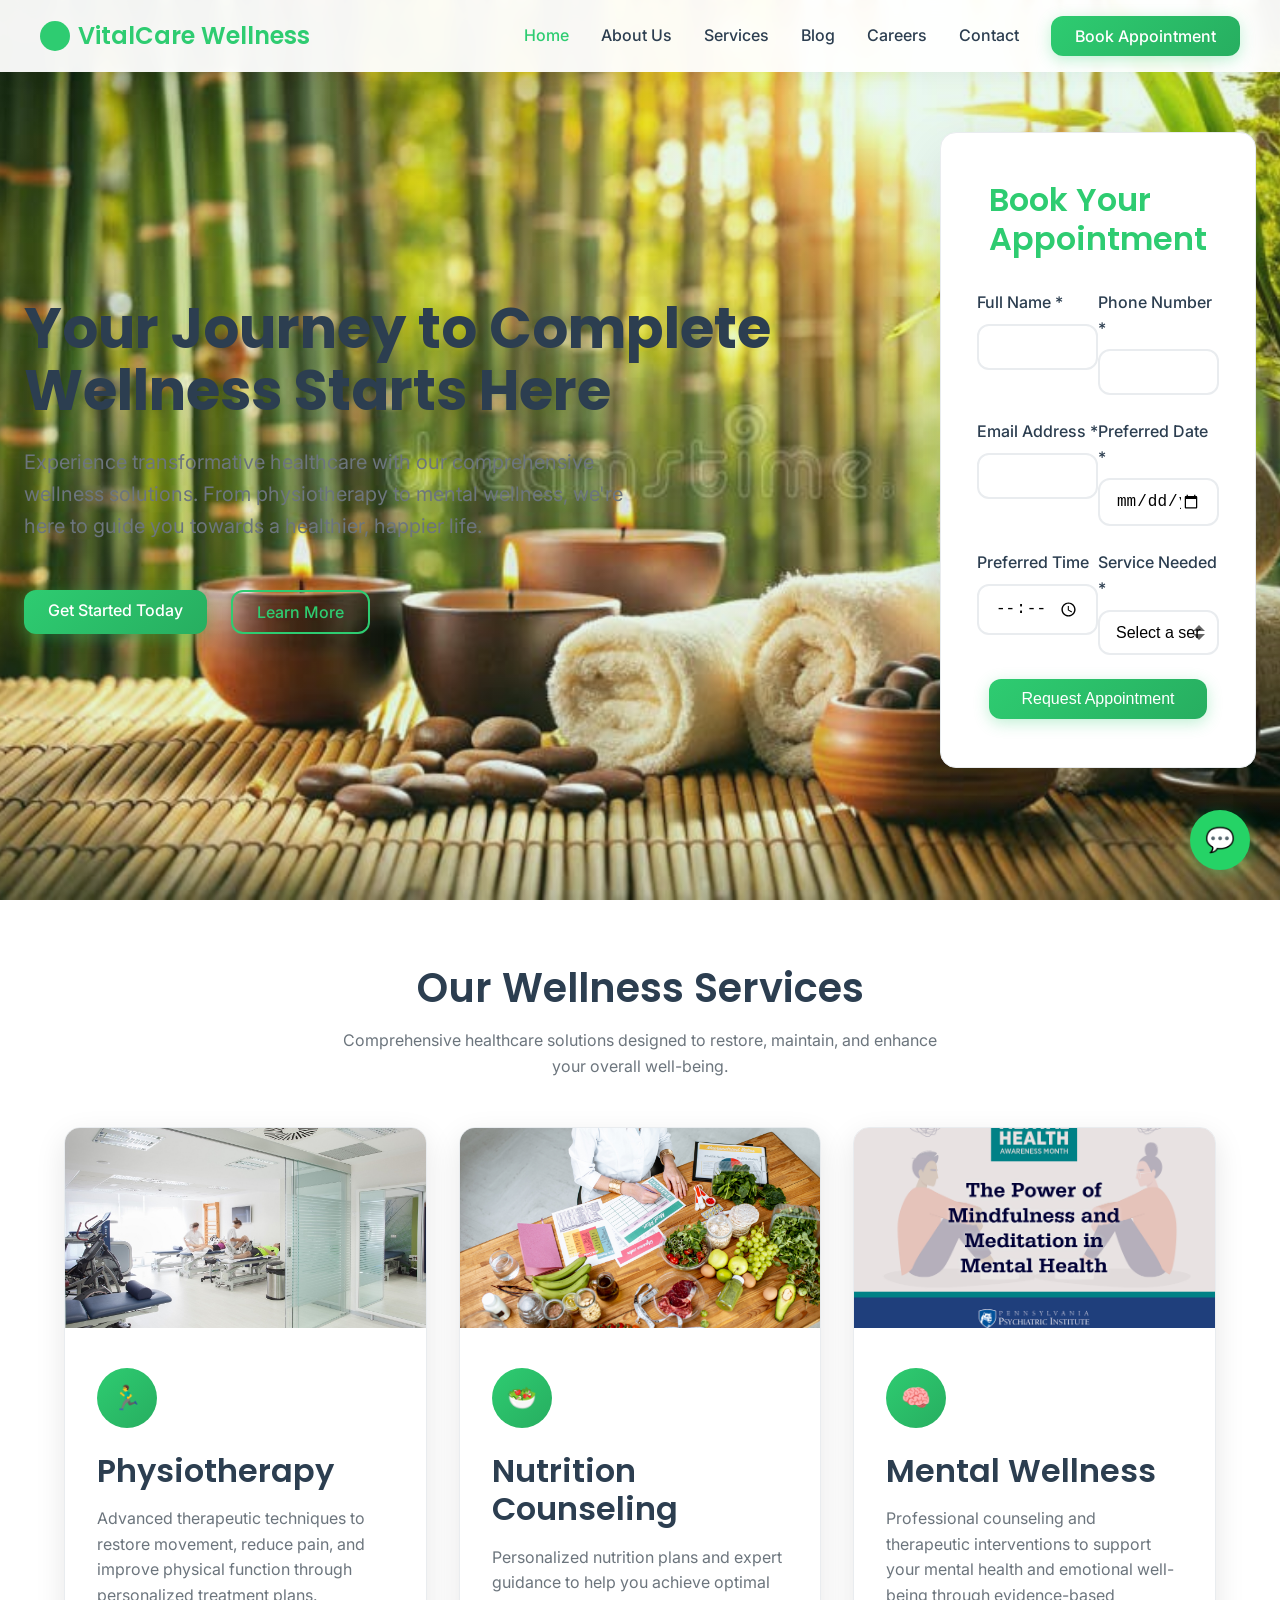
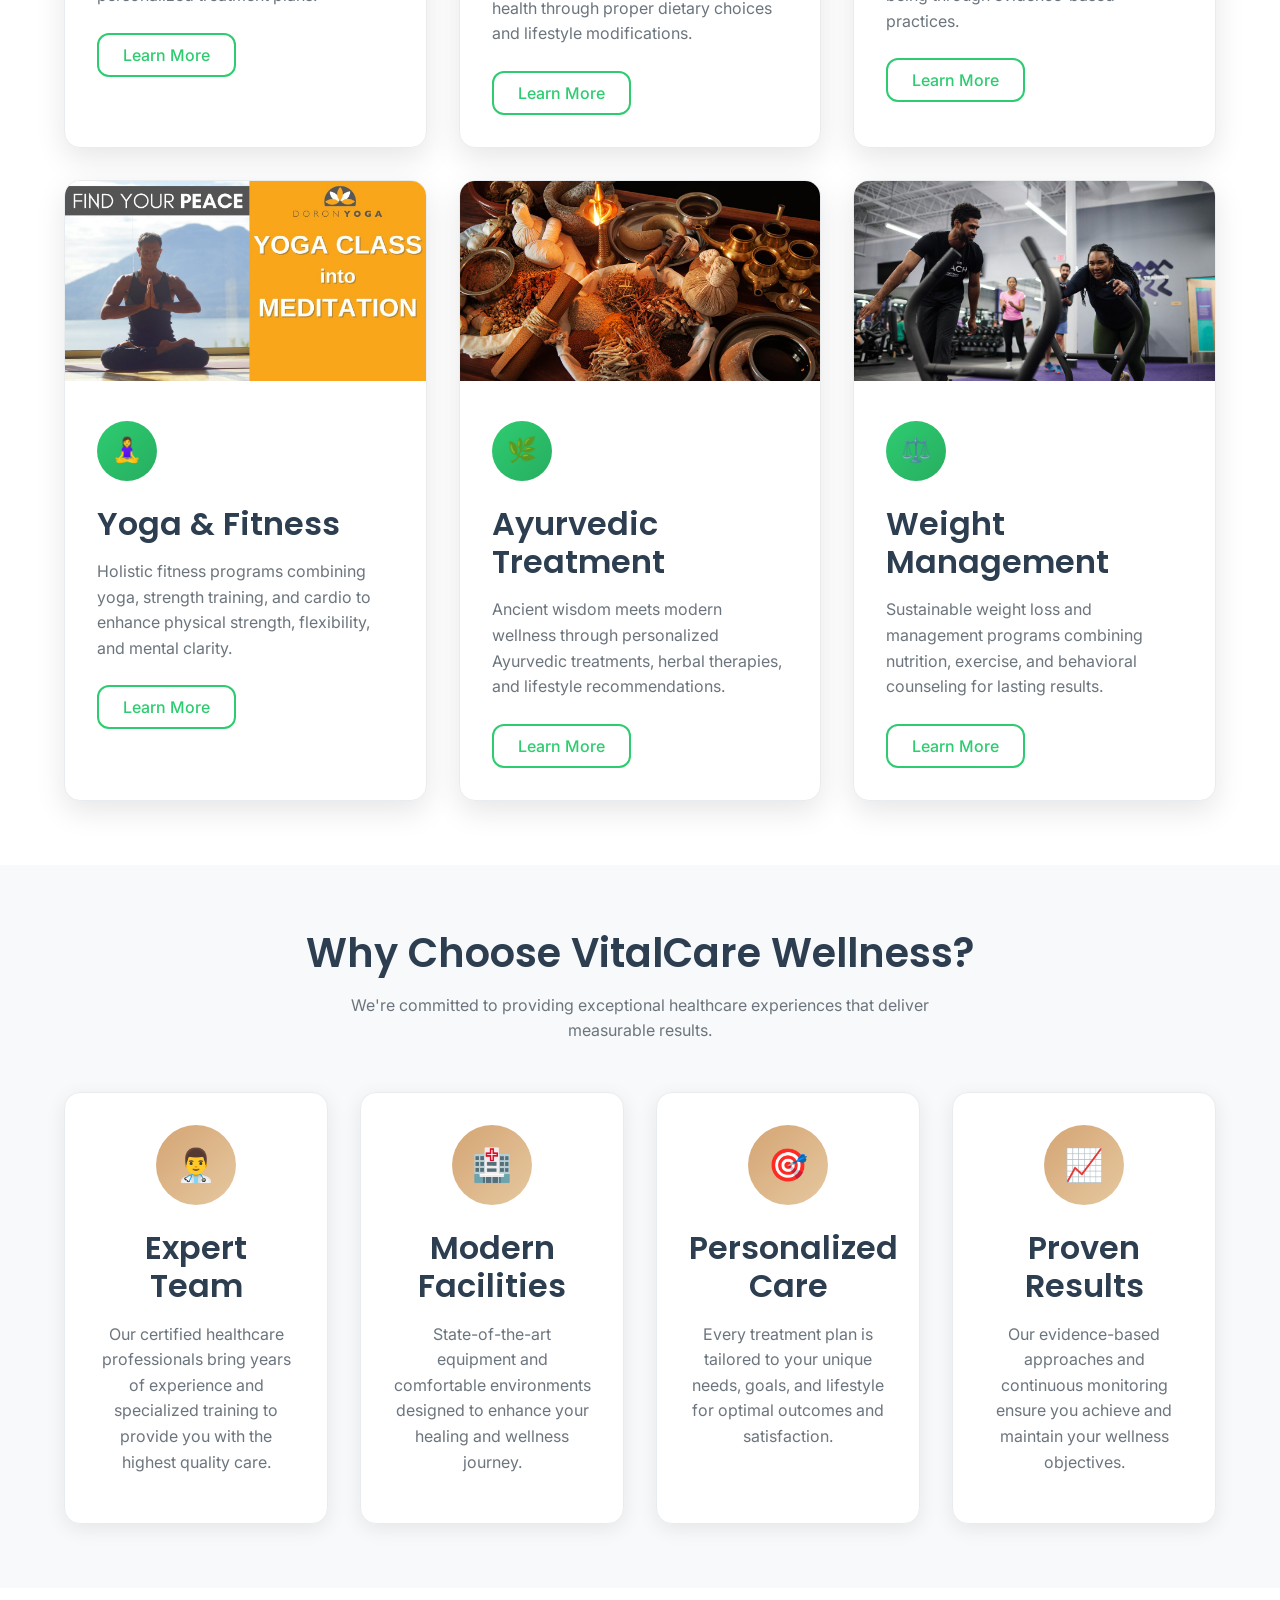
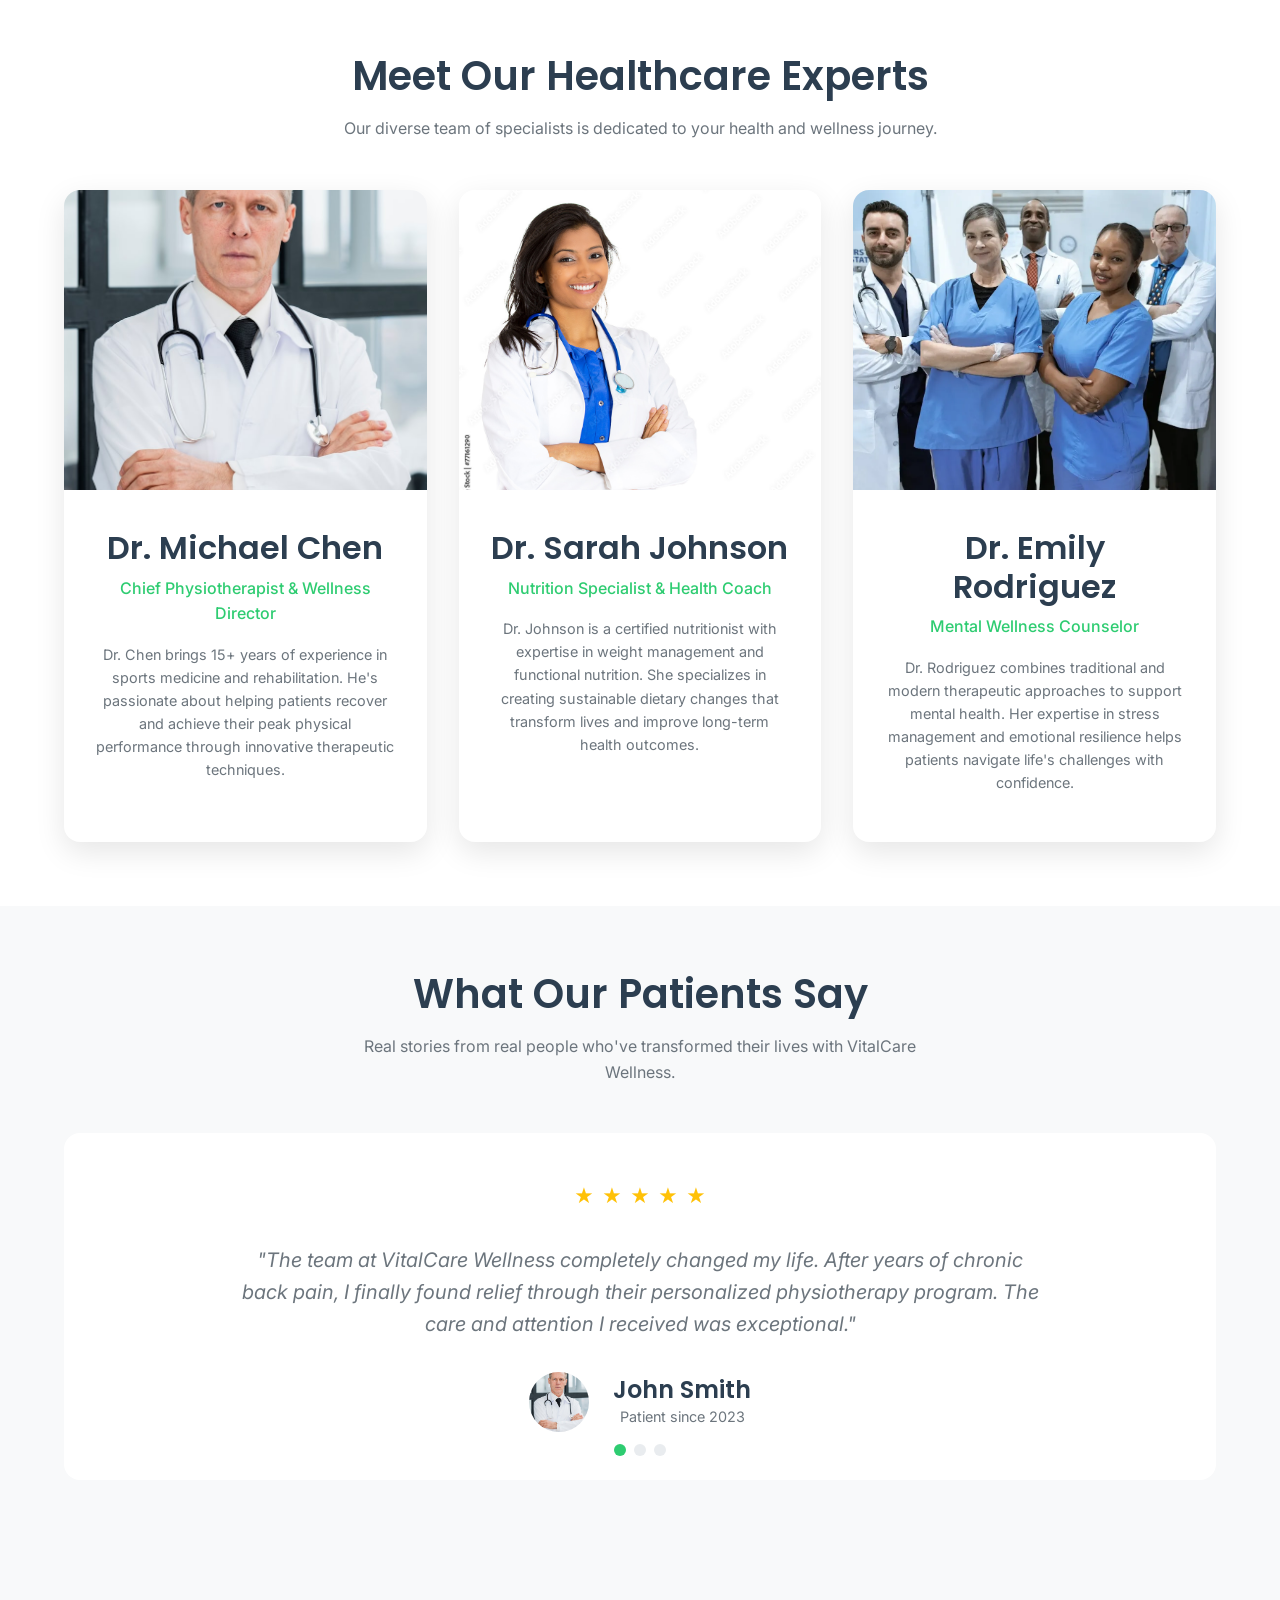
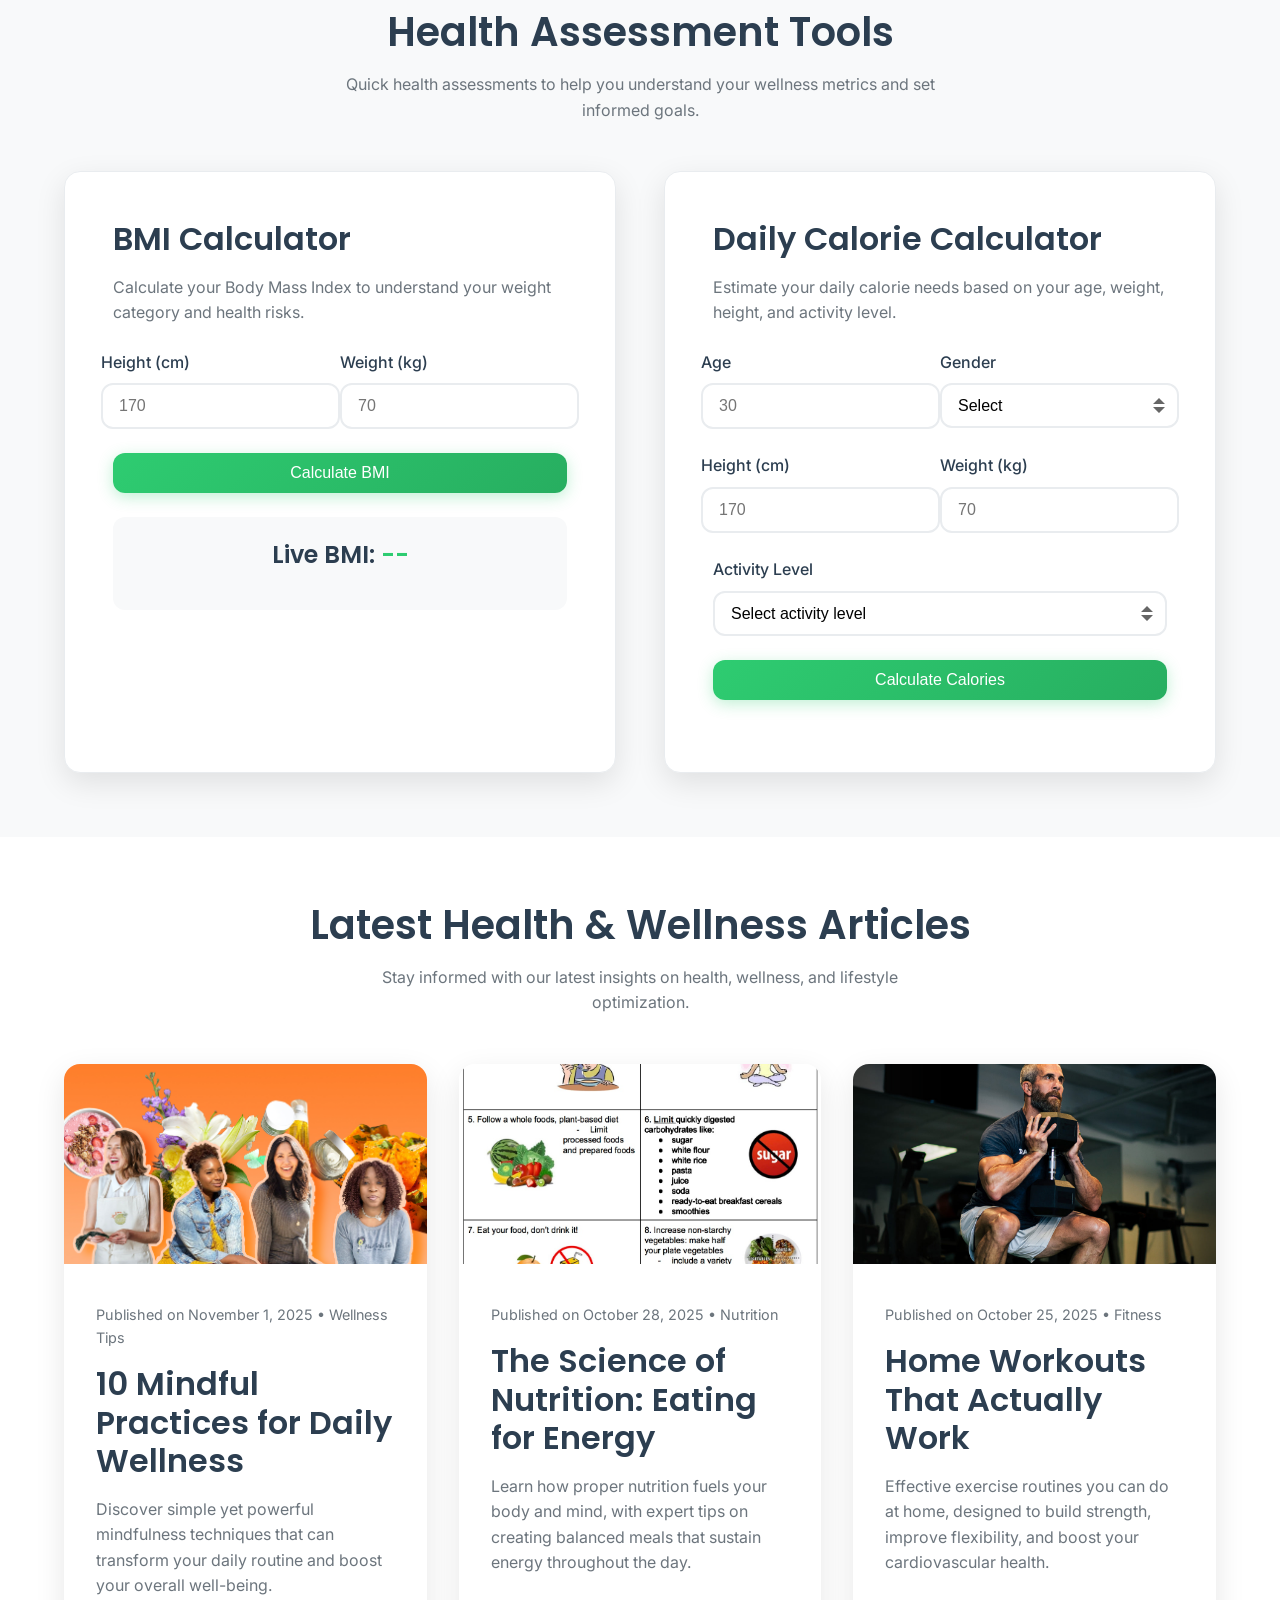
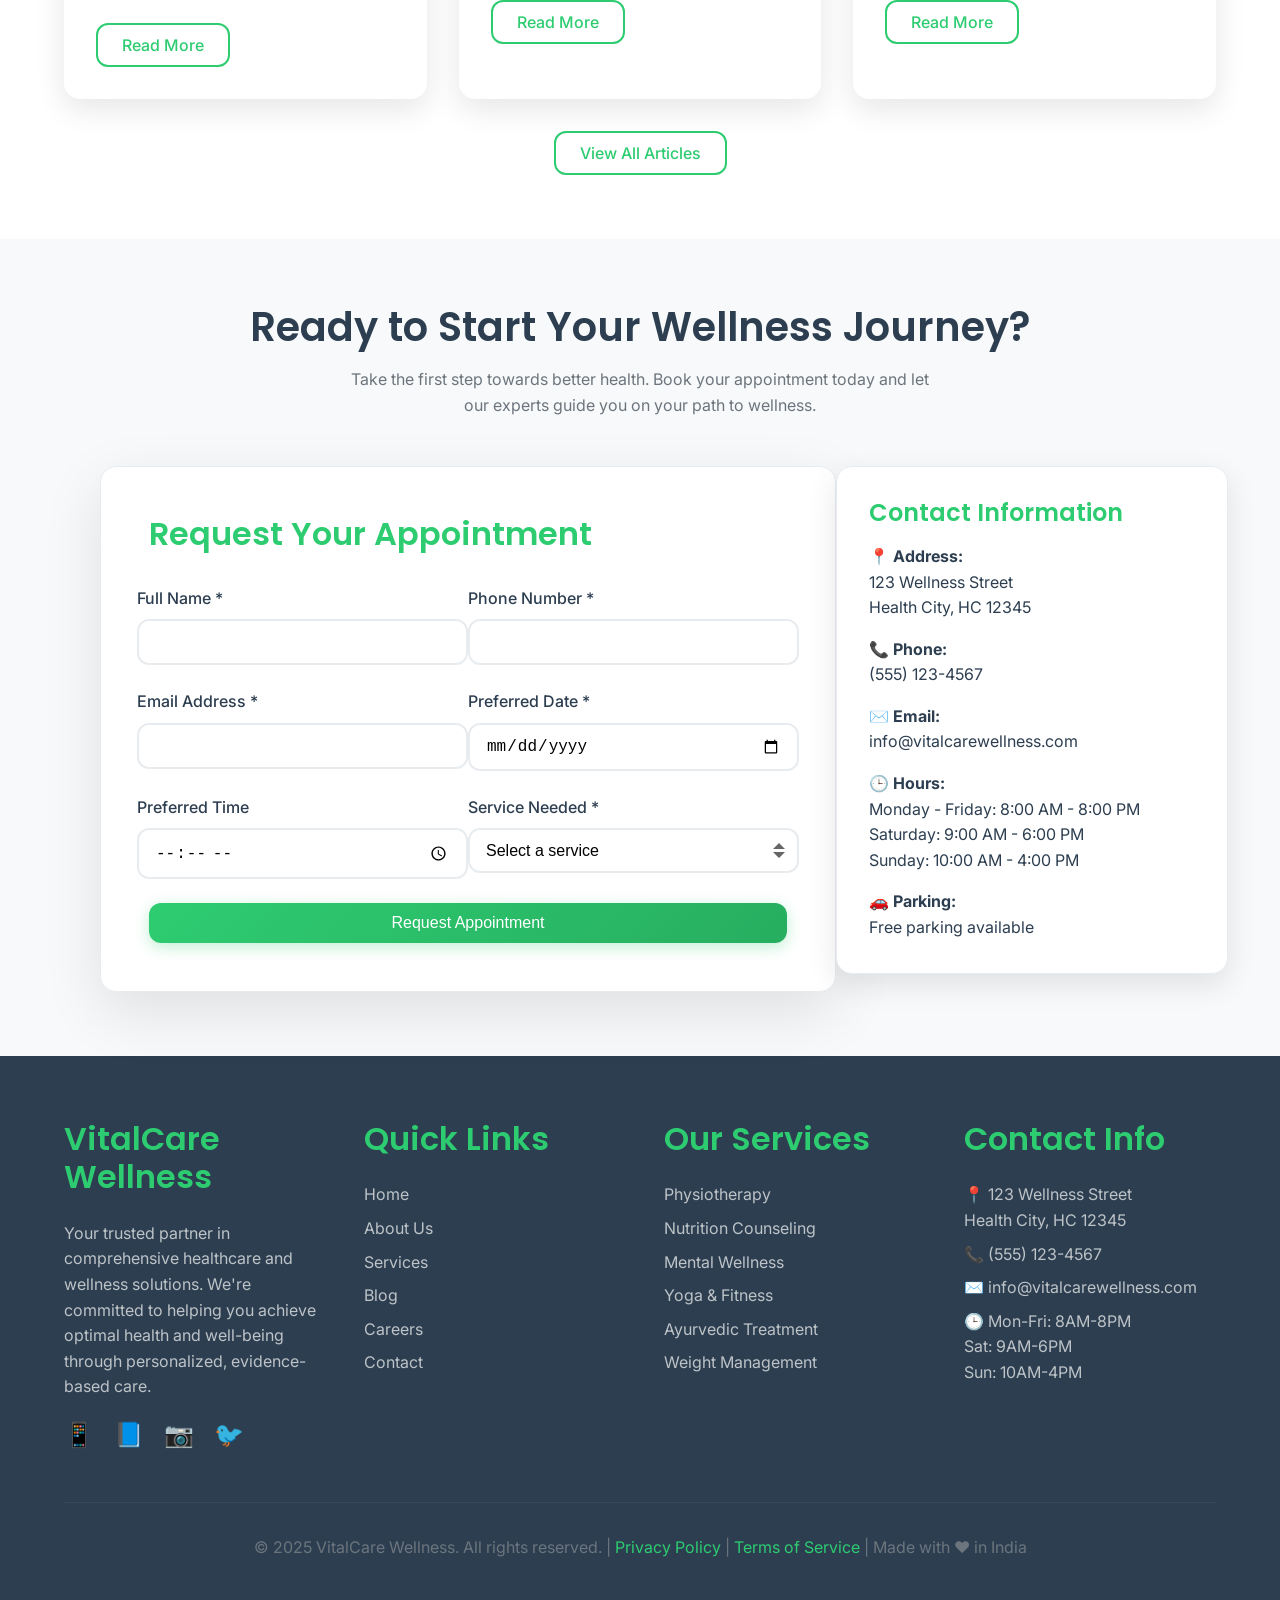
==== index.html @ dd7f4ce3 "Website" ====
<!DOCTYPE html>
<html lang="en">
<head>
    <meta charset="UTF-8">
    <meta name="viewport" content="width=device-width, initial-scale=1.0">
    <meta name="description" content="VitalCare Wellness - Your premier destination for complete healthcare and wellness solutions. Expert physiotherapy, nutrition counseling, mental wellness, and more.">
    <meta name="keywords" content="wellness clinic, physiotherapy, nutrition counseling, mental health, yoga, ayurveda, weight management, healthcare">
    <meta name="author" content="VitalCare Wellness">
    
    <!-- Open Graph Tags -->
    <meta property="og:title" content="VitalCare Wellness - Complete Healthcare Solutions">
    <meta property="og:description" content="Transform your health with our comprehensive wellness services. Expert care, modern facilities, personalized treatment.">
    <meta property="og:type" content="website">
    <meta property="og:url" content="https://vitalcarewellness.com">
    <meta property="og:image" content="./images/hero-wellness.jpg">
    
    <!-- Favicon -->
    <link rel="icon" type="image/x-icon" href="data:image/svg+xml,<svg xmlns='http://www.w3.org/2000/svg' viewBox='0 0 100 100'><text y='.9em' font-size='90'>🏥</text></svg>">
    
    <title>VitalCare Wellness - Your Journey to Complete Wellness Starts Here</title>
    
    <!-- Stylesheets -->
    <link rel="stylesheet" href="./css/styles.css">
    
    <!-- Preload critical resources -->
    <link rel="preload" href="./images/hero-wellness.jpg" as="image">
    <link rel="preconnect" href="https://fonts.googleapis.com">
    <link rel="preconnect" href="https://fonts.gstatic.com" crossorigin>
</head>
<body>
    <!-- Header and Navigation -->
    <header class="header" id="header">
        <nav class="navbar container">
            <div class="logo">
                VitalCare Wellness
            </div>
            
            <ul class="nav-menu">
                <li class="nav-item">
                    <a href="#home" class="nav-link active">Home</a>
                </li>
                <li class="nav-item">
                    <a href="about.html" class="nav-link">About Us</a>
                </li>
                <li class="nav-item dropdown">
                    <a href="#services" class="nav-link">Services</a>
                    <ul class="dropdown-menu">
                        <li><a href="services/physiotherapy.html" class="dropdown-item">Physiotherapy</a></li>
                        <li><a href="services/nutrition.html" class="dropdown-item">Nutrition Counseling</a></li>
                        <li><a href="services/mental-wellness.html" class="dropdown-item">Mental Wellness</a></li>
                        <li><a href="services/yoga-fitness.html" class="dropdown-item">Yoga & Fitness</a></li>
                        <li><a href="services/ayurveda.html" class="dropdown-item">Ayurvedic Treatment</a></li>
                        <li><a href="services/weight-management.html" class="dropdown-item">Weight Management</a></li>
                    </ul>
                </li>
                <li class="nav-item">
                    <a href="blog.html" class="nav-link">Blog</a>
                </li>
                <li class="nav-item">
                    <a href="career.html" class="nav-link">Careers</a>
                </li>
                <li class="nav-item">
                    <a href="contact.html" class="nav-link">Contact</a>
                </li>
                <li class="nav-item">
                    <a href="#appointment" class="btn btn-primary">Book Appointment</a>
                </li>
            </ul>
            
            <button class="mobile-menu-toggle">☰</button>
        </nav>
        
        <!-- Mobile Menu -->
        <div class="mobile-menu">
            <ul class="mobile-nav-menu">
                <li><a href="#home" class="mobile-nav-link">Home</a></li>
                <li><a href="about.html" class="mobile-nav-link">About Us</a></li>
                <li><a href="#services" class="mobile-nav-link">Services</a></li>
                <li><a href="services/physiotherapy.html" class="mobile-nav-link">Physiotherapy</a></li>
                <li><a href="services/nutrition.html" class="mobile-nav-link">Nutrition Counseling</a></li>
                <li><a href="services/mental-wellness.html" class="mobile-nav-link">Mental Wellness</a></li>
                <li><a href="services/yoga-fitness.html" class="mobile-nav-link">Yoga & Fitness</a></li>
                <li><a href="services/ayurveda.html" class="mobile-nav-link">Ayurvedic Treatment</a></li>
                <li><a href="services/weight-management.html" class="mobile-nav-link">Weight Management</a></li>
                <li><a href="blog.html" class="mobile-nav-link">Blog</a></li>
                <li><a href="career.html" class="mobile-nav-link">Careers</a></li>
                <li><a href="contact.html" class="mobile-nav-link">Contact</a></li>
                <li><a href="#appointment" class="btn btn-primary">Book Appointment</a></li>
            </ul>
        </div>
    </header>

    <!-- Hero Section -->
    <section id="home" class="hero">
        <div class="container">
            <div class="hero-content">
                <h1 class="hero-title">Your Journey to Complete Wellness Starts Here</h1>
                <p class="hero-subtitle">Experience transformative healthcare with our comprehensive wellness solutions. From physiotherapy to mental wellness, we're here to guide you towards a healthier, happier life.</p>
                
                <div class="hero-buttons">
                    <a href="#appointment" class="btn btn-primary">Get Started Today</a>
                    <a href="about.html" class="btn btn-outline">Learn More</a>
                </div>
            </div>
        </div>
        
        <!-- Appointment Card -->
        <div class="container">
            <div class="appointment-card">
                <h3>Book Your Appointment</h3>
                <form id="appointmentForm">
                    <div class="row">
                        <div class="col-6">
                            <div class="form-group">
                                <label class="form-label">Full Name *</label>
                                <input type="text" name="name" class="form-control" required>
                            </div>
                        </div>
                        <div class="col-6">
                            <div class="form-group">
                                <label class="form-label">Phone Number *</label>
                                <input type="tel" name="phone" class="form-control" required>
                            </div>
                        </div>
                    </div>
                    
                    <div class="row">
                        <div class="col-6">
                            <div class="form-group">
                                <label class="form-label">Email Address *</label>
                                <input type="email" name="email" class="form-control" required>
                            </div>
                        </div>
                        <div class="col-6">
                            <div class="form-group">
                                <label class="form-label">Preferred Date *</label>
                                <input type="date" name="date" class="form-control" required>
                            </div>
                        </div>
                    </div>
                    
                    <div class="row">
                        <div class="col-6">
                            <div class="form-group">
                                <label class="form-label">Preferred Time</label>
                                <input type="time" name="time" class="form-control">
                            </div>
                        </div>
                        <div class="col-6">
                            <div class="form-group">
                                <label class="form-label">Service Needed *</label>
                                <select name="service" class="form-control form-select" required>
                                    <option value="">Select a service</option>
                                    <option value="Physiotherapy">Physiotherapy</option>
                                    <option value="Nutrition Counseling">Nutrition Counseling</option>
                                    <option value="Mental Wellness">Mental Wellness</option>
                                    <option value="Yoga & Fitness">Yoga & Fitness</option>
                                    <option value="Ayurvedic Treatment">Ayurvedic Treatment</option>
                                    <option value="Weight Management">Weight Management</option>
                                    <option value="General Consultation">General Consultation</option>
                                </select>
                            </div>
                        </div>
                    </div>
                    
                    <button type="submit" class="btn btn-primary w-100">Request Appointment</button>
                </form>
                <div id="formMessage"></div>
            </div>
        </div>
    </section>

    <!-- Services Section -->
    <section id="services" class="section">
        <div class="container">
            <div class="section-title">
                <h2>Our Wellness Services</h2>
                <p class="section-subtitle">Comprehensive healthcare solutions designed to restore, maintain, and enhance your overall well-being.</p>
            </div>
            
            <div class="services-grid">
                <div class="service-card">
                    <img src="./images/service-physiotherapy.jpg" alt="Physiotherapy Treatment" class="service-image">
                    <div class="service-content">
                        <div class="service-icon">🏃‍♂️</div>
                        <h3 class="service-title">Physiotherapy</h3>
                        <p class="service-description">Advanced therapeutic techniques to restore movement, reduce pain, and improve physical function through personalized treatment plans.</p>
                        <a href="services/physiotherapy.html" class="btn btn-outline">Learn More</a>
                    </div>
                </div>
                
                <div class="service-card">
                    <img src="./images/service-nutrition.jpg" alt="Nutrition Counseling" class="service-image">
                    <div class="service-content">
                        <div class="service-icon">🥗</div>
                        <h3 class="service-title">Nutrition Counseling</h3>
                        <p class="service-description">Personalized nutrition plans and expert guidance to help you achieve optimal health through proper dietary choices and lifestyle modifications.</p>
                        <a href="services/nutrition.html" class="btn btn-outline">Learn More</a>
                    </div>
                </div>
                
                <div class="service-card">
                    <img src="./images/service-mental-wellness.jpg" alt="Mental Wellness Therapy" class="service-image">
                    <div class="service-content">
                        <div class="service-icon">🧠</div>
                        <h3 class="service-title">Mental Wellness</h3>
                        <p class="service-description">Professional counseling and therapeutic interventions to support your mental health and emotional well-being through evidence-based practices.</p>
                        <a href="services/mental-wellness.html" class="btn btn-outline">Learn More</a>
                    </div>
                </div>
                
                <div class="service-card">
                    <img src="./images/service-yoga-fitness.jpg" alt="Yoga and Fitness Classes" class="service-image">
                    <div class="service-content">
                        <div class="service-icon">🧘‍♀️</div>
                        <h3 class="service-title">Yoga & Fitness</h3>
                        <p class="service-description">Holistic fitness programs combining yoga, strength training, and cardio to enhance physical strength, flexibility, and mental clarity.</p>
                        <a href="services/yoga-fitness.html" class="btn btn-outline">Learn More</a>
                    </div>
                </div>
                
                <div class="service-card">
                    <img src="./images/service-ayurveda.jpg" alt="Ayurvedic Treatment" class="service-image">
                    <div class="service-content">
                        <div class="service-icon">🌿</div>
                        <h3 class="service-title">Ayurvedic Treatment</h3>
                        <p class="service-description">Ancient wisdom meets modern wellness through personalized Ayurvedic treatments, herbal therapies, and lifestyle recommendations.</p>
                        <a href="services/ayurveda.html" class="btn btn-outline">Learn More</a>
                    </div>
                </div>
                
                <div class="service-card">
                    <img src="./images/service-weight-management.jpg" alt="Weight Management Program" class="service-image">
                    <div class="service-content">
                        <div class="service-icon">⚖️</div>
                        <h3 class="service-title">Weight Management</h3>
                        <p class="service-description">Sustainable weight loss and management programs combining nutrition, exercise, and behavioral counseling for lasting results.</p>
                        <a href="services/weight-management.html" class="btn btn-outline">Learn More</a>
                    </div>
                </div>
            </div>
        </div>
    </section>

    <!-- Why Choose Us Section -->
    <section id="features" class="section bg-light">
        <div class="container">
            <div class="section-title">
                <h2>Why Choose VitalCare Wellness?</h2>
                <p class="section-subtitle">We're committed to providing exceptional healthcare experiences that deliver measurable results.</p>
            </div>
            
            <div class="features-grid">
                <div class="feature-card">
                    <div class="feature-icon">👨‍⚕️</div>
                    <h3>Expert Team</h3>
                    <p>Our certified healthcare professionals bring years of experience and specialized training to provide you with the highest quality care.</p>
                </div>
                
                <div class="feature-card">
                    <div class="feature-icon">🏥</div>
                    <h3>Modern Facilities</h3>
                    <p>State-of-the-art equipment and comfortable environments designed to enhance your healing and wellness journey.</p>
                </div>
                
                <div class="feature-card">
                    <div class="feature-icon">🎯</div>
                    <h3>Personalized Care</h3>
                    <p>Every treatment plan is tailored to your unique needs, goals, and lifestyle for optimal outcomes and satisfaction.</p>
                </div>
                
                <div class="feature-card">
                    <div class="feature-icon">📈</div>
                    <h3>Proven Results</h3>
                    <p>Our evidence-based approaches and continuous monitoring ensure you achieve and maintain your wellness objectives.</p>
                </div>
            </div>
        </div>
    </section>

    <!-- Team Section -->
    <section id="team" class="section">
        <div class="container">
            <div class="section-title">
                <h2>Meet Our Healthcare Experts</h2>
                <p class="section-subtitle">Our diverse team of specialists is dedicated to your health and wellness journey.</p>
            </div>
            
            <div class="team-grid">
                <div class="team-card">
                    <img src="./images/doctor-male.jpg" alt="Dr. Michael Chen" class="team-image">
                    <div class="team-content">
                        <h3 class="team-name">Dr. Michael Chen</h3>
                        <p class="team-specialization">Chief Physiotherapist & Wellness Director</p>
                        <p class="team-bio">Dr. Chen brings 15+ years of experience in sports medicine and rehabilitation. He's passionate about helping patients recover and achieve their peak physical performance through innovative therapeutic techniques.</p>
                    </div>
                </div>
                
                <div class="team-card">
                    <img src="./images/doctor-female.jpg" alt="Dr. Sarah Johnson" class="team-image">
                    <div class="team-content">
                        <h3 class="team-name">Dr. Sarah Johnson</h3>
                        <p class="team-specialization">Nutrition Specialist & Health Coach</p>
                        <p class="team-bio">Dr. Johnson is a certified nutritionist with expertise in weight management and functional nutrition. She specializes in creating sustainable dietary changes that transform lives and improve long-term health outcomes.</p>
                    </div>
                </div>
                
                <div class="team-card">
                    <img src="./images/team-member.jpg" alt="Dr. Emily Rodriguez" class="team-image">
                    <div class="team-content">
                        <h3 class="team-name">Dr. Emily Rodriguez</h3>
                        <p class="team-specialization">Mental Wellness Counselor</p>
                        <p class="team-bio">Dr. Rodriguez combines traditional and modern therapeutic approaches to support mental health. Her expertise in stress management and emotional resilience helps patients navigate life's challenges with confidence.</p>
                    </div>
                </div>
            </div>
        </div>
    </section>

    <!-- Testimonials Section -->
    <section id="testimonials" class="section testimonials">
        <div class="container">
            <div class="section-title">
                <h2>What Our Patients Say</h2>
                <p class="section-subtitle">Real stories from real people who've transformed their lives with VitalCare Wellness.</p>
            </div>
            
            <div class="testimonial-carousel">
                <div class="testimonial-track">
                    <div class="testimonial-slide">
                        <div class="testimonial-content">
                            <div class="rating">
                                <span class="star">★</span>
                                <span class="star">★</span>
                                <span class="star">★</span>
                                <span class="star">★</span>
                                <span class="star">★</span>
                            </div>
                            <p class="testimonial-text">"The team at VitalCare Wellness completely changed my life. After years of chronic back pain, I finally found relief through their personalized physiotherapy program. The care and attention I received was exceptional."</p>
                            <div class="testimonial-author">
                                <img src="./images/doctor-male.jpg" alt="John Smith" class="author-image">
                                <div class="author-info">
                                    <h4>John Smith</h4>
                                    <p>Patient since 2023</p>
                                </div>
                            </div>
                        </div>
                    </div>
                    
                    <div class="testimonial-slide">
                        <div class="testimonial-content">
                            <div class="rating">
                                <span class="star">★</span>
                                <span class="star">★</span>
                                <span class="star">★</span>
                                <span class="star">★</span>
                                <span class="star">★</span>
                            </div>
                            <p class="testimonial-text">"Dr. Johnson's nutrition counseling helped me lose 30 pounds and keep it off for over a year. The meal plans were practical and delicious, making healthy eating sustainable and enjoyable."</p>
                            <div class="testimonial-author">
                                <img src="./images/doctor-female.jpg" alt="Maria Garcia" class="author-image">
                                <div class="author-info">
                                    <h4>Maria Garcia</h4>
                                    <p>Weight Management Client</p>
                                </div>
                            </div>
                        </div>
                    </div>
                    
                    <div class="testimonial-slide">
                        <div class="testimonial-content">
                            <div class="rating">
                                <span class="star">★</span>
                                <span class="star">★</span>
                                <span class="star">★</span>
                                <span class="star">★</span>
                                <span class="star">★</span>
                            </div>
                            <p class="testimonial-text">"The mental wellness program helped me manage my anxiety and stress better than any treatment I'd tried before. Dr. Rodriguez's approach was compassionate and effective."</p>
                            <div class="testimonial-author">
                                <img src="./images/team-member.jpg" alt="David Park" class="author-image">
                                <div class="author-info">
                                    <h4>David Park</h4>
                                    <p>Mental Wellness Patient</p>
                                </div>
                            </div>
                        </div>
                    </div>
                </div>
                
                <div class="carousel-controls">
                    <span class="carousel-dot active"></span>
                    <span class="carousel-dot"></span>
                    <span class="carousel-dot"></span>
                </div>
            </div>
        </div>
    </section>

    <!-- Health Calculators Section -->
    <section id="calculators" class="section bg-light">
        <div class="container">
            <div class="section-title">
                <h2>Health Assessment Tools</h2>
                <p class="section-subtitle">Quick health assessments to help you understand your wellness metrics and set informed goals.</p>
            </div>
            
            <div class="calculators-grid">
                <!-- BMI Calculator -->
                <div class="calculator-card">
                    <h3>BMI Calculator</h3>
                    <p style="color: #6c757d; margin-bottom: 1.5rem;">Calculate your Body Mass Index to understand your weight category and health risks.</p>
                    
                    <form id="bmiForm">
                        <div class="row">
                            <div class="col-6">
                                <div class="form-group">
                                    <label class="form-label">Height (cm)</label>
                                    <input type="number" id="bmiHeight" class="form-control" placeholder="170" min="50" max="300" required>
                                </div>
                            </div>
                            <div class="col-6">
                                <div class="form-group">
                                    <label class="form-label">Weight (kg)</label>
                                    <input type="number" id="bmiWeight" class="form-control" placeholder="70" min="20" max="500" required>
                                </div>
                            </div>
                        </div>
                        
                        <button type="submit" class="btn btn-primary w-100">Calculate BMI</button>
                        
                        <div class="calculator-result">
                            <h4>Live BMI: <span id="bmiValue" style="color: #2ecc71;">--</span></h4>
                        </div>
                    </form>
                    
                    <div id="bmiResult" class="mt-3"></div>
                </div>
                
                <!-- Calorie Calculator -->
                <div class="calculator-card">
                    <h3>Daily Calorie Calculator</h3>
                    <p style="color: #6c757d; margin-bottom: 1.5rem;">Estimate your daily calorie needs based on your age, weight, height, and activity level.</p>
                    
                    <form id="calorieForm">
                        <div class="row">
                            <div class="col-6">
                                <div class="form-group">
                                    <label class="form-label">Age</label>
                                    <input type="number" id="calorieAge" class="form-control" placeholder="30" min="10" max="120" required>
                                </div>
                            </div>
                            <div class="col-6">
                                <div class="form-group">
                                    <label class="form-label">Gender</label>
                                    <select id="calorieGender" class="form-control form-select" required>
                                        <option value="">Select</option>
                                        <option value="male">Male</option>
                                        <option value="female">Female</option>
                                    </select>
                                </div>
                            </div>
                        </div>
                        
                        <div class="row">
                            <div class="col-6">
                                <div class="form-group">
                                    <label class="form-label">Height (cm)</label>
                                    <input type="number" id="calorieHeight" class="form-control" placeholder="170" min="100" max="250" required>
                                </div>
                            </div>
                            <div class="col-6">
                                <div class="form-group">
                                    <label class="form-label">Weight (kg)</label>
                                    <input type="number" id="calorieWeight" class="form-control" placeholder="70" min="30" max="200" required>
                                </div>
                            </div>
                        </div>
                        
                        <div class="form-group">
                            <label class="form-label">Activity Level</label>
                            <select id="calorieActivity" class="form-control form-select" required>
                                <option value="">Select activity level</option>
                                <option value="sedentary">Sedentary (little/no exercise)</option>
                                <option value="light">Light (light exercise 1-3 days/week)</option>
                                <option value="moderate">Moderate (moderate exercise 3-5 days/week)</option>
                                <option value="active">Active (hard exercise 6-7 days/week)</option>
                                <option value="very_active">Very Active (very hard exercise, physical job)</option>
                            </select>
                        </div>
                        
                        <button type="submit" class="btn btn-primary w-100">Calculate Calories</button>
                    </form>
                    
                    <div id="calorieResult" class="mt-3"></div>
                </div>
            </div>
        </div>
    </section>

    <!-- Blog Section -->
    <section id="blog" class="section">
        <div class="container">
            <div class="section-title">
                <h2>Latest Health & Wellness Articles</h2>
                <p class="section-subtitle">Stay informed with our latest insights on health, wellness, and lifestyle optimization.</p>
            </div>
            
            <div class="blog-grid">
                <div class="blog-card">
                    <img src="./images/blog-wellness.jpg" alt="Mindful Wellness Practices" class="blog-image">
                    <div class="blog-content">
                        <div class="blog-meta">Published on November 1, 2025 • Wellness Tips</div>
                        <h3 class="blog-title">10 Mindful Practices for Daily Wellness</h3>
                        <p class="blog-excerpt">Discover simple yet powerful mindfulness techniques that can transform your daily routine and boost your overall well-being.</p>
                        <a href="blog.html" class="btn btn-outline">Read More</a>
                    </div>
                </div>
                
                <div class="blog-card">
                    <img src="./images/blog-nutrition.png" alt="Nutrition for Optimal Health" class="blog-image">
                    <div class="blog-content">
                        <div class="blog-meta">Published on October 28, 2025 • Nutrition</div>
                        <h3 class="blog-title">The Science of Nutrition: Eating for Energy</h3>
                        <p class="blog-excerpt">Learn how proper nutrition fuels your body and mind, with expert tips on creating balanced meals that sustain energy throughout the day.</p>
                        <a href="blog.html" class="btn btn-outline">Read More</a>
                    </div>
                </div>
                
                <div class="blog-card">
                    <img src="./images/blog-fitness.jpg" alt="Fitness and Exercise Tips" class="blog-image">
                    <div class="blog-content">
                        <div class="blog-meta">Published on October 25, 2025 • Fitness</div>
                        <h3 class="blog-title">Home Workouts That Actually Work</h3>
                        <p class="blog-excerpt">Effective exercise routines you can do at home, designed to build strength, improve flexibility, and boost your cardiovascular health.</p>
                        <a href="blog.html" class="btn btn-outline">Read More</a>
                    </div>
                </div>
            </div>
            
            <div class="text-center mt-4">
                <a href="blog.html" class="btn btn-outline">View All Articles</a>
            </div>
        </div>
    </section>

    <!-- Appointment Section (Duplicate for mobile users) -->
    <section id="appointment" class="section bg-light">
        <div class="container">
            <div class="section-title">
                <h2>Ready to Start Your Wellness Journey?</h2>
                <p class="section-subtitle">Take the first step towards better health. Book your appointment today and let our experts guide you on your path to wellness.</p>
            </div>
            
            <div class="row">
                <div class="col-8">
                    <div class="appointment-card">
                        <h3>Request Your Appointment</h3>
                        <form id="appointmentForm2">
                            <div class="row">
                                <div class="col-6">
                                    <div class="form-group">
                                        <label class="form-label">Full Name *</label>
                                        <input type="text" name="name" class="form-control" required>
                                    </div>
                                </div>
                                <div class="col-6">
                                    <div class="form-group">
                                        <label class="form-label">Phone Number *</label>
                                        <input type="tel" name="phone" class="form-control" required>
                                    </div>
                                </div>
                            </div>
                            
                            <div class="row">
                                <div class="col-6">
                                    <div class="form-group">
                                        <label class="form-label">Email Address *</label>
                                        <input type="email" name="email" class="form-control" required>
                                    </div>
                                </div>
                                <div class="col-6">
                                    <div class="form-group">
                                        <label class="form-label">Preferred Date *</label>
                                        <input type="date" name="date" class="form-control" required>
                                    </div>
                                </div>
                            </div>
                            
                            <div class="row">
                                <div class="col-6">
                                    <div class="form-group">
                                        <label class="form-label">Preferred Time</label>
                                        <input type="time" name="time" class="form-control">
                                    </div>
                                </div>
                                <div class="col-6">
                                    <div class="form-group">
                                        <label class="form-label">Service Needed *</label>
                                        <select name="service" class="form-control form-select" required>
                                            <option value="">Select a service</option>
                                            <option value="Physiotherapy">Physiotherapy</option>
                                            <option value="Nutrition Counseling">Nutrition Counseling</option>
                                            <option value="Mental Wellness">Mental Wellness</option>
                                            <option value="Yoga & Fitness">Yoga & Fitness</option>
                                            <option value="Ayurvedic Treatment">Ayurvedic Treatment</option>
                                            <option value="Weight Management">Weight Management</option>
                                            <option value="General Consultation">General Consultation</option>
                                        </select>
                                    </div>
                                </div>
                            </div>
                            
                            <button type="submit" class="btn btn-primary w-100">Request Appointment</button>
                        </form>
                        <div id="formMessage2"></div>
                    </div>
                </div>
                
                <div class="col-4">
                    <div style="background: var(--white); padding: 2rem; border-radius: var(--border-radius-lg); box-shadow: 0 10px 30px rgba(0, 0, 0, 0.1); border: 1px solid var(--border-light);">
                        <h4 style="color: var(--primary-green); margin-bottom: 1rem;">Contact Information</h4>
                        
                        <div style="margin-bottom: 1rem;">
                            <strong>📍 Address:</strong><br>
                            123 Wellness Street<br>
                            Health City, HC 12345
                        </div>
                        
                        <div style="margin-bottom: 1rem;">
                            <strong>📞 Phone:</strong><br>
                            (555) 123-4567
                        </div>
                        
                        <div style="margin-bottom: 1rem;">
                            <strong>✉️ Email:</strong><br>
                            info@vitalcarewellness.com
                        </div>
                        
                        <div style="margin-bottom: 1rem;">
                            <strong>🕒 Hours:</strong><br>
                            Monday - Friday: 8:00 AM - 8:00 PM<br>
                            Saturday: 9:00 AM - 6:00 PM<br>
                            Sunday: 10:00 AM - 4:00 PM
                        </div>
                        
                        <div>
                            <strong>🚗 Parking:</strong><br>
                            Free parking available
                        </div>
                    </div>
                </div>
            </div>
        </div>
    </section>

    <!-- Footer -->
    <footer class="footer">
        <div class="container">
            <div class="footer-content">
                <div class="footer-section">
                    <h3>VitalCare Wellness</h3>
                    <p>Your trusted partner in comprehensive healthcare and wellness solutions. We're committed to helping you achieve optimal health and well-being through personalized, evidence-based care.</p>
                    <div style="margin-top: 1rem;">
                        <a href="#" style="margin-right: 1rem; color: #25d366; font-size: 1.5rem;">📱</a>
                        <a href="#" style="margin-right: 1rem; color: #1877f2; font-size: 1.5rem;">📘</a>
                        <a href="#" style="margin-right: 1rem; color: #e4405f; font-size: 1.5rem;">📷</a>
                        <a href="#" style="color: #1da1f2; font-size: 1.5rem;">🐦</a>
                    </div>
                </div>
                
                <div class="footer-section">
                    <h3>Quick Links</h3>
                    <ul class="footer-links">
                        <li><a href="#home">Home</a></li>
                        <li><a href="about.html">About Us</a></li>
                        <li><a href="#services">Services</a></li>
                        <li><a href="blog.html">Blog</a></li>
                        <li><a href="career.html">Careers</a></li>
                        <li><a href="contact.html">Contact</a></li>
                    </ul>
                </div>
                
                <div class="footer-section">
                    <h3>Our Services</h3>
                    <ul class="footer-links">
                        <li><a href="services/physiotherapy.html">Physiotherapy</a></li>
                        <li><a href="services/nutrition.html">Nutrition Counseling</a></li>
                        <li><a href="services/mental-wellness.html">Mental Wellness</a></li>
                        <li><a href="services/yoga-fitness.html">Yoga & Fitness</a></li>
                        <li><a href="services/ayurveda.html">Ayurvedic Treatment</a></li>
                        <li><a href="services/weight-management.html">Weight Management</a></li>
                    </ul>
                </div>
                
                <div class="footer-section">
                    <h3>Contact Info</h3>
                    <p>📍 123 Wellness Street<br>Health City, HC 12345</p>
                    <p>📞 (555) 123-4567</p>
                    <p>✉️ info@vitalcarewellness.com</p>
                    <p>🕒 Mon-Fri: 8AM-8PM<br>Sat: 9AM-6PM<br>Sun: 10AM-4PM</p>
                </div>
            </div>
            
            <div class="footer-bottom">
                <p>&copy; 2025 VitalCare Wellness. All rights reserved. | <a href="privacy.html">Privacy Policy</a> | <a href="terms.html">Terms of Service</a> | Made with ❤️ in India</p>
            </div>
        </div>
    </footer>

    <!-- WhatsApp Button -->
    <a href="#" class="whatsapp-btn" title="Chat with us on WhatsApp">💬</a>

    <!-- JavaScript -->
    <script src="./js/main.js"></script>
</body>
</html>
---- css/styles.css ----
/* Import Fonts */
@import url('https://fonts.googleapis.com/css2?family=Poppins:wght@600&family=Inter:wght@400;500;600&display=swap');

/* CSS Variables - Design System */
:root {
  /* Colors */
  --primary-green: #2ecc71;
  --secondary-green: #27ae60;
  --accent-orange: #d4a574;
  --background-light: #f8f9fa;
  --white: #ffffff;
  --text-dark: #2c3e50;
  --text-light: #6c757d;
  --border-light: #e9ecef;
  --shadow-green: rgba(46, 204, 113, 0.1);
  
  /* Typography */
  --font-heading: 'Poppins', sans-serif;
  --font-body: 'Inter', sans-serif;
  
  /* Spacing */
  --spacing-xs: 0.5rem;
  --spacing-sm: 1rem;
  --spacing-md: 1.5rem;
  --spacing-lg: 2rem;
  --spacing-xl: 3rem;
  --spacing-xxl: 4rem;
  
  /* Border Radius */
  --border-radius: 0.75rem;
  --border-radius-lg: 1rem;
  
  /* Transitions */
  --transition: all 0.3s cubic-bezier(0.4, 0, 0.2, 1);
  --transition-fast: all 0.2s ease;
}

/* Reset and Base Styles */
* {
  margin: 0;
  padding: 0;
  box-sizing: border-box;
}

html {
  scroll-behavior: smooth;
  font-size: 16px;
}

body {
  font-family: var(--font-body);
  color: var(--text-dark);
  line-height: 1.6;
  background-color: var(--white);
}

/* Typography */
h1, h2, h3, h4, h5, h6 {
  font-family: var(--font-heading);
  font-weight: 600;
  line-height: 1.2;
  margin-bottom: var(--spacing-sm);
}

h1 { font-size: 3rem; }
h2 { font-size: 2.5rem; }
h3 { font-size: 2rem; }
h4 { font-size: 1.5rem; }
h5 { font-size: 1.25rem; }
h6 { font-size: 1rem; }

p {
  margin-bottom: var(--spacing-sm);
  color: var(--text-light);
}

a {
  color: var(--primary-green);
  text-decoration: none;
  transition: var(--transition-fast);
}

a:hover {
  color: var(--secondary-green);
}

/* Container and Layout */
.container {
  max-width: 1200px;
  margin: 0 auto;
  padding: 0 var(--spacing-md);
}

.container-fluid {
  width: 100%;
  padding: 0 var(--spacing-md);
}

/* Grid System */
.row {
  display: flex;
  flex-wrap: wrap;
  margin: 0 calc(var(--spacing-md) * -0.5);
}

.col {
  flex: 1;
  padding: 0 calc(var(--spacing-md) * 0.5);
}

.col-1 { flex: 0 0 8.333333%; max-width: 8.333333%; }
.col-2 { flex: 0 0 16.666667%; max-width: 16.666667%; }
.col-3 { flex: 0 0 25%; max-width: 25%; }
.col-4 { flex: 0 0 33.333333%; max-width: 33.333333%; }
.col-6 { flex: 0 0 50%; max-width: 50%; }
.col-8 { flex: 0 0 66.666667%; max-width: 66.666667%; }
.col-9 { flex: 0 0 75%; max-width: 75%; }
.col-12 { flex: 0 0 100%; max-width: 100%; }

/* Header and Navigation */
.header {
  position: fixed;
  top: 0;
  left: 0;
  right: 0;
  z-index: 1000;
  background: rgba(255, 255, 255, 0.95);
  backdrop-filter: blur(10px);
  transition: var(--transition);
  box-shadow: 0 2px 20px rgba(0, 0, 0, 0.05);
}

.header.scrolled {
  background: rgba(255, 255, 255, 0.98);
  box-shadow: 0 2px 30px rgba(0, 0, 0, 0.1);
}

.navbar {
  display: flex;
  align-items: center;
  justify-content: space-between;
  padding: var(--spacing-sm) 0;
}

.logo {
  display: flex;
  align-items: center;
  font-family: var(--font-heading);
  font-size: 1.5rem;
  font-weight: 600;
  color: var(--primary-green);
}

.logo::before {
  content: '';
  display: inline-block;
  width: 30px;
  height: 30px;
  background: var(--primary-green);
  border-radius: 50%;
  margin-right: var(--spacing-xs);
  position: relative;
}

.nav-menu {
  display: flex;
  list-style: none;
  align-items: center;
  gap: var(--spacing-lg);
}

.nav-item {
  position: relative;
}

.nav-link {
  color: var(--text-dark);
  font-weight: 500;
  padding: var(--spacing-xs) 0;
  transition: var(--transition-fast);
}

.nav-link:hover,
.nav-link.active {
  color: var(--primary-green);
}

.dropdown {
  position: relative;
}

.dropdown-menu {
  position: absolute;
  top: 100%;
  left: 0;
  background: var(--white);
  box-shadow: 0 10px 40px rgba(0, 0, 0, 0.1);
  border-radius: var(--border-radius);
  padding: var(--spacing-sm);
  min-width: 200px;
  opacity: 0;
  visibility: hidden;
  transform: translateY(-10px);
  transition: var(--transition);
}

.dropdown:hover .dropdown-menu {
  opacity: 1;
  visibility: visible;
  transform: translateY(0);
}

.dropdown-item {
  display: block;
  padding: var(--spacing-xs) var(--spacing-sm);
  color: var(--text-dark);
  border-radius: calc(var(--border-radius) * 0.5);
  transition: var(--transition-fast);
}

.dropdown-item:hover {
  background: var(--background-light);
  color: var(--primary-green);
}

/* Mobile Menu */
.mobile-menu-toggle {
  display: none;
  background: none;
  border: none;
  font-size: 1.5rem;
  color: var(--text-dark);
  cursor: pointer;
}

.mobile-menu {
  position: fixed;
  top: 0;
  right: -100%;
  width: 300px;
  height: 100vh;
  background: var(--white);
  box-shadow: -5px 0 20px rgba(0, 0, 0, 0.1);
  transition: var(--transition);
  z-index: 1001;
  padding: var(--spacing-lg);
}

.mobile-menu.active {
  right: 0;
}

.mobile-nav-menu {
  list-style: none;
  margin-top: var(--spacing-xxl);
}

.mobile-nav-menu li {
  margin-bottom: var(--spacing-md);
}

.mobile-nav-link {
  display: block;
  color: var(--text-dark);
  font-weight: 500;
  padding: var(--spacing-sm) 0;
  border-bottom: 1px solid var(--border-light);
  transition: var(--transition-fast);
}

.mobile-nav-link:hover {
  color: var(--primary-green);
}

/* Buttons */
.btn {
  display: inline-block;
  padding: 12px 24px;
  border: none;
  border-radius: var(--border-radius);
  font-weight: 500;
  text-align: center;
  cursor: pointer;
  transition: var(--transition);
  text-decoration: none;
  font-size: 1rem;
  line-height: 1;
}

.btn-primary {
  background: linear-gradient(135deg, var(--primary-green), var(--secondary-green));
  color: var(--white);
  box-shadow: 0 4px 15px rgba(46, 204, 113, 0.3);
}

.btn-primary:hover {
  transform: translateY(-2px);
  box-shadow: 0 8px 25px rgba(46, 204, 113, 0.4);
  color: var(--white);
}

.btn-secondary {
  background: var(--accent-orange);
  color: var(--white);
}

.btn-secondary:hover {
  background: #c49565;
  transform: translateY(-2px);
  color: var(--white);
}

.btn-outline {
  background: transparent;
  color: var(--primary-green);
  border: 2px solid var(--primary-green);
}

.btn-outline:hover {
  background: var(--primary-green);
  color: var(--white);
}

/* Hero Section */
.hero {
  min-height: 100vh;
  background: linear-gradient(135deg, rgba(46, 204, 113, 0.1), rgba(39, 174, 96, 0.1)), url('../images/hero-wellness.jpg') center/cover;
  display: flex;
  align-items: center;
  position: relative;
  color: var(--text-dark);
}

.hero-content {
  padding-top: 80px;
}

.hero-title {
  font-size: 3.5rem;
  font-weight: 700;
  margin-bottom: var(--spacing-md);
  color: var(--text-dark);
  line-height: 1.1;
}

.hero-subtitle {
  font-size: 1.25rem;
  margin-bottom: var(--spacing-xl);
  color: var(--text-light);
  max-width: 600px;
}

.hero-buttons {
  display: flex;
  gap: var(--spacing-md);
  margin-bottom: var(--spacing-xl);
}

.appointment-card {
  background: var(--white);
  border-radius: var(--border-radius-lg);
  padding: var(--spacing-xl);
  box-shadow: 0 20px 60px rgba(0, 0, 0, 0.1);
  border: 1px solid var(--border-light);
  margin-left: var(--spacing-xl);
}

.appointment-card h3 {
  color: var(--primary-green);
  margin-bottom: var(--spacing-lg);
}

/* Forms */
.form-group {
  margin-bottom: var(--spacing-md);
}

.form-label {
  display: block;
  margin-bottom: var(--spacing-xs);
  font-weight: 500;
  color: var(--text-dark);
}

.form-control {
  width: 100%;
  padding: 12px 16px;
  border: 2px solid var(--border-light);
  border-radius: var(--border-radius);
  font-size: 1rem;
  transition: var(--transition-fast);
  background: var(--white);
}

.form-control:focus {
  outline: none;
  border-color: var(--primary-green);
  box-shadow: 0 0 0 3px var(--shadow-green);
}

.form-select {
  appearance: none;
  background-image: url("data:image/svg+xml;charset=US-ASCII,<svg xmlns='http://www.w3.org/2000/svg' viewBox='0 0 4 5'><path fill='%23666' d='M2 0L0 2h4zm0 5L0 3h4z'/></svg>");
  background-repeat: no-repeat;
  background-position: right 12px center;
  background-size: 12px;
}

/* Sections */
.section {
  padding: var(--spacing-xxl) 0;
}

.section-title {
  text-align: center;
  margin-bottom: var(--spacing-xl);
}

.section-subtitle {
  text-align: center;
  max-width: 600px;
  margin: 0 auto var(--spacing-xl);
  color: var(--text-light);
}

.bg-light {
  background: var(--background-light);
}

/* Service Cards */
.services-grid {
  display: grid;
  grid-template-columns: repeat(auto-fit, minmax(350px, 1fr));
  gap: var(--spacing-lg);
  margin-top: var(--spacing-xl);
}

.service-card {
  background: var(--white);
  border-radius: var(--border-radius-lg);
  overflow: hidden;
  box-shadow: 0 10px 30px rgba(0, 0, 0, 0.1);
  transition: var(--transition);
  border: 1px solid var(--border-light);
}

.service-card:hover {
  transform: translateY(-8px);
  box-shadow: 0 20px 50px rgba(0, 0, 0, 0.15);
}

.service-image {
  width: 100%;
  height: 200px;
  object-fit: cover;
}

.service-content {
  padding: var(--spacing-lg);
}

.service-icon {
  width: 60px;
  height: 60px;
  background: linear-gradient(135deg, var(--primary-green), var(--secondary-green));
  border-radius: 50%;
  display: flex;
  align-items: center;
  justify-content: center;
  margin-bottom: var(--spacing-md);
  color: var(--white);
  font-size: 1.5rem;
}

.service-title {
  color: var(--text-dark);
  margin-bottom: var(--spacing-sm);
}

.service-description {
  color: var(--text-light);
  margin-bottom: var(--spacing-md);
}

/* Feature Cards */
.features-grid {
  display: grid;
  grid-template-columns: repeat(auto-fit, minmax(250px, 1fr));
  gap: var(--spacing-lg);
}

.feature-card {
  text-align: center;
  padding: var(--spacing-lg);
  background: var(--white);
  border-radius: var(--border-radius-lg);
  box-shadow: 0 5px 20px rgba(0, 0, 0, 0.08);
  transition: var(--transition);
  border: 1px solid var(--border-light);
}

.feature-card:hover {
  transform: translateY(-5px);
  box-shadow: 0 10px 30px rgba(0, 0, 0, 0.12);
}

.feature-icon {
  width: 80px;
  height: 80px;
  background: linear-gradient(135deg, var(--accent-orange), #e6c8a0);
  border-radius: 50%;
  display: flex;
  align-items: center;
  justify-content: center;
  margin: 0 auto var(--spacing-md);
  color: var(--white);
  font-size: 2rem;
}

/* Team Cards */
.team-grid {
  display: grid;
  grid-template-columns: repeat(auto-fit, minmax(300px, 1fr));
  gap: var(--spacing-lg);
}

.team-card {
  background: var(--white);
  border-radius: var(--border-radius-lg);
  overflow: hidden;
  box-shadow: 0 10px 30px rgba(0, 0, 0, 0.1);
  transition: var(--transition);
  text-align: center;
}

.team-card:hover {
  transform: translateY(-5px);
  box-shadow: 0 15px 40px rgba(0, 0, 0, 0.15);
}

.team-image {
  width: 100%;
  height: 300px;
  object-fit: cover;
}

.team-content {
  padding: var(--spacing-lg);
}

.team-name {
  color: var(--text-dark);
  margin-bottom: var(--spacing-xs);
}

.team-specialization {
  color: var(--primary-green);
  font-weight: 500;
  margin-bottom: var(--spacing-sm);
}

.team-bio {
  color: var(--text-light);
  font-size: 0.9rem;
}

/* Testimonials Carousel */
.testimonials {
  background: var(--background-light);
}

.testimonial-carousel {
  position: relative;
  overflow: hidden;
  border-radius: var(--border-radius-lg);
}

.testimonial-track {
  display: flex;
  transition: transform 0.5s ease;
}

.testimonial-slide {
  min-width: 100%;
  padding: var(--spacing-xl);
  background: var(--white);
}

.testimonial-content {
  max-width: 800px;
  margin: 0 auto;
  text-align: center;
}

.testimonial-text {
  font-size: 1.25rem;
  color: var(--text-light);
  margin-bottom: var(--spacing-lg);
  font-style: italic;
}

.testimonial-author {
  display: flex;
  align-items: center;
  justify-content: center;
  gap: var(--spacing-md);
}

.author-image {
  width: 60px;
  height: 60px;
  border-radius: 50%;
  object-fit: cover;
}

.author-info h4 {
  margin-bottom: 0;
  color: var(--text-dark);
}

.author-info p {
  margin: 0;
  color: var(--text-light);
  font-size: 0.9rem;
}

.rating {
  display: flex;
  justify-content: center;
  gap: var(--spacing-xs);
  margin-bottom: var(--spacing-lg);
}

.star {
  color: #ffc107;
  font-size: 1.2rem;
}

.carousel-controls {
  position: absolute;
  bottom: var(--spacing-md);
  left: 50%;
  transform: translateX(-50%);
  display: flex;
  gap: var(--spacing-xs);
}

.carousel-dot {
  width: 12px;
  height: 12px;
  border-radius: 50%;
  background: var(--border-light);
  cursor: pointer;
  transition: var(--transition-fast);
}

.carousel-dot.active {
  background: var(--primary-green);
}

/* Health Calculators */
.calculators-grid {
  display: grid;
  grid-template-columns: repeat(auto-fit, minmax(400px, 1fr));
  gap: var(--spacing-xl);
}

.calculator-card {
  background: var(--white);
  border-radius: var(--border-radius-lg);
  padding: var(--spacing-xl);
  box-shadow: 0 10px 30px rgba(0, 0, 0, 0.1);
  border: 1px solid var(--border-light);
}

.calculator-result {
  background: var(--background-light);
  padding: var(--spacing-md);
  border-radius: var(--border-radius);
  margin-top: var(--spacing-md);
  text-align: center;
}

.result-value {
  font-size: 2rem;
  font-weight: 600;
  color: var(--primary-green);
}

/* Blog Cards */
.blog-grid {
  display: grid;
  grid-template-columns: repeat(auto-fit, minmax(350px, 1fr));
  gap: var(--spacing-lg);
}

.blog-card {
  background: var(--white);
  border-radius: var(--border-radius-lg);
  overflow: hidden;
  box-shadow: 0 10px 30px rgba(0, 0, 0, 0.1);
  transition: var(--transition);
}

.blog-card:hover {
  transform: translateY(-5px);
  box-shadow: 0 15px 40px rgba(0, 0, 0, 0.15);
}

.blog-image {
  width: 100%;
  height: 200px;
  object-fit: cover;
}

.blog-content {
  padding: var(--spacing-lg);
}

.blog-meta {
  color: var(--text-light);
  font-size: 0.9rem;
  margin-bottom: var(--spacing-sm);
}

.blog-title {
  color: var(--text-dark);
  margin-bottom: var(--spacing-sm);
}

.blog-excerpt {
  color: var(--text-light);
  margin-bottom: var(--spacing-md);
}

/* FAQ Accordion */
.faq-accordion {
  max-width: 800px;
  margin: 0 auto;
}

.faq-item {
  background: var(--white);
  border-radius: var(--border-radius);
  margin-bottom: var(--spacing-md);
  box-shadow: 0 2px 10px rgba(0, 0, 0, 0.05);
  border: 1px solid var(--border-light);
}

.faq-question {
  width: 100%;
  padding: var(--spacing-md) var(--spacing-lg);
  background: none;
  border: none;
  text-align: left;
  font-weight: 500;
  color: var(--text-dark);
  cursor: pointer;
  display: flex;
  justify-content: space-between;
  align-items: center;
  transition: var(--transition-fast);
}

.faq-question:hover {
  background: var(--background-light);
}

.faq-icon {
  transition: transform 0.3s ease;
}

.faq-item.active .faq-icon {
  transform: rotate(180deg);
}

.faq-answer {
  padding: 0 var(--spacing-lg) var(--spacing-md);
  color: var(--text-light);
  display: none;
}

.faq-item.active .faq-answer {
  display: block;
}

/* Footer */
.footer {
  background: var(--text-dark);
  color: var(--white);
  padding: var(--spacing-xxl) 0 var(--spacing-lg);
}

.footer-content {
  display: grid;
  grid-template-columns: repeat(auto-fit, minmax(250px, 1fr));
  gap: var(--spacing-xl);
  margin-bottom: var(--spacing-xl);
}

.footer-section h3 {
  color: var(--primary-green);
  margin-bottom: var(--spacing-md);
}

.footer-section p,
.footer-section a {
  color: #bdc3c7;
  margin-bottom: var(--spacing-xs);
}

.footer-section a:hover {
  color: var(--primary-green);
}

.footer-links {
  list-style: none;
}

.footer-links li {
  margin-bottom: var(--spacing-xs);
}

.footer-bottom {
  border-top: 1px solid #34495e;
  padding-top: var(--spacing-lg);
  text-align: center;
  color: #bdc3c7;
}

/* WhatsApp Button */
.whatsapp-btn {
  position: fixed;
  bottom: 30px;
  right: 30px;
  width: 60px;
  height: 60px;
  background: #25d366;
  border-radius: 50%;
  display: flex;
  align-items: center;
  justify-content: center;
  color: white;
  font-size: 1.5rem;
  text-decoration: none;
  box-shadow: 0 4px 20px rgba(37, 211, 102, 0.4);
  z-index: 1000;
  transition: var(--transition);
}

.whatsapp-btn:hover {
  transform: scale(1.1);
  box-shadow: 0 6px 25px rgba(37, 211, 102, 0.6);
  color: white;
}

/* Animations */
@keyframes fadeInUp {
  from {
    opacity: 0;
    transform: translateY(30px);
  }
  to {
    opacity: 1;
    transform: translateY(0);
  }
}

.fade-in-up {
  animation: fadeInUp 0.6s ease forwards;
}

/* Responsive Design */
@media (max-width: 1024px) {
  .hero-title {
    font-size: 3rem;
  }
  
  .col-lg-6 {
    flex: 0 0 50%;
    max-width: 50%;
  }
}

@media (max-width: 768px) {
  :root {
    --spacing-xxl: 3rem;
    --spacing-xl: 2rem;
  }
  
  .mobile-menu-toggle {
    display: block;
  }
  
  .nav-menu {
    display: none;
  }
  
  .hero {
    min-height: 80vh;
    text-align: center;
  }
  
  .hero-title {
    font-size: 2.5rem;
  }
  
  .hero-buttons {
    flex-direction: column;
    align-items: center;
  }
  
  .appointment-card {
    margin-left: 0;
    margin-top: var(--spacing-xl);
  }
  
  .hero-content {
    padding-top: 100px;
  }
  
  .col-sm-12 {
    flex: 0 0 100%;
    max-width: 100%;
  }
  
  .services-grid,
  .features-grid,
  .team-grid,
  .blog-grid {
    grid-template-columns: 1fr;
  }
  
  .calculators-grid {
    grid-template-columns: 1fr;
  }
  
  .footer-content {
    grid-template-columns: 1fr;
    text-align: center;
  }
}

@media (max-width: 480px) {
  .container {
    padding: 0 var(--spacing-sm);
  }
  
  .hero-title {
    font-size: 2rem;
  }
  
  .section {
    padding: var(--spacing-xl) 0;
  }
  
  .appointment-card {
    padding: var(--spacing-lg);
  }
}

/* Utility Classes */
.text-center { text-align: center; }
.text-left { text-align: left; }
.text-right { text-align: right; }

.mb-0 { margin-bottom: 0; }
.mb-1 { margin-bottom: var(--spacing-xs); }
.mb-2 { margin-bottom: var(--spacing-sm); }
.mb-3 { margin-bottom: var(--spacing-md); }
.mb-4 { margin-bottom: var(--spacing-lg); }

.mt-0 { margin-top: 0; }
.mt-1 { margin-top: var(--spacing-xs); }
.mt-2 { margin-top: var(--spacing-sm); }
.mt-3 { margin-top: var(--spacing-md); }
.mt-4 { margin-top: var(--spacing-lg); }

.d-none { display: none; }
.d-block { display: block; }
.d-flex { display: flex; }
.d-grid { display: grid; }

.w-100 { width: 100%; }
.h-100 { height: 100%; }
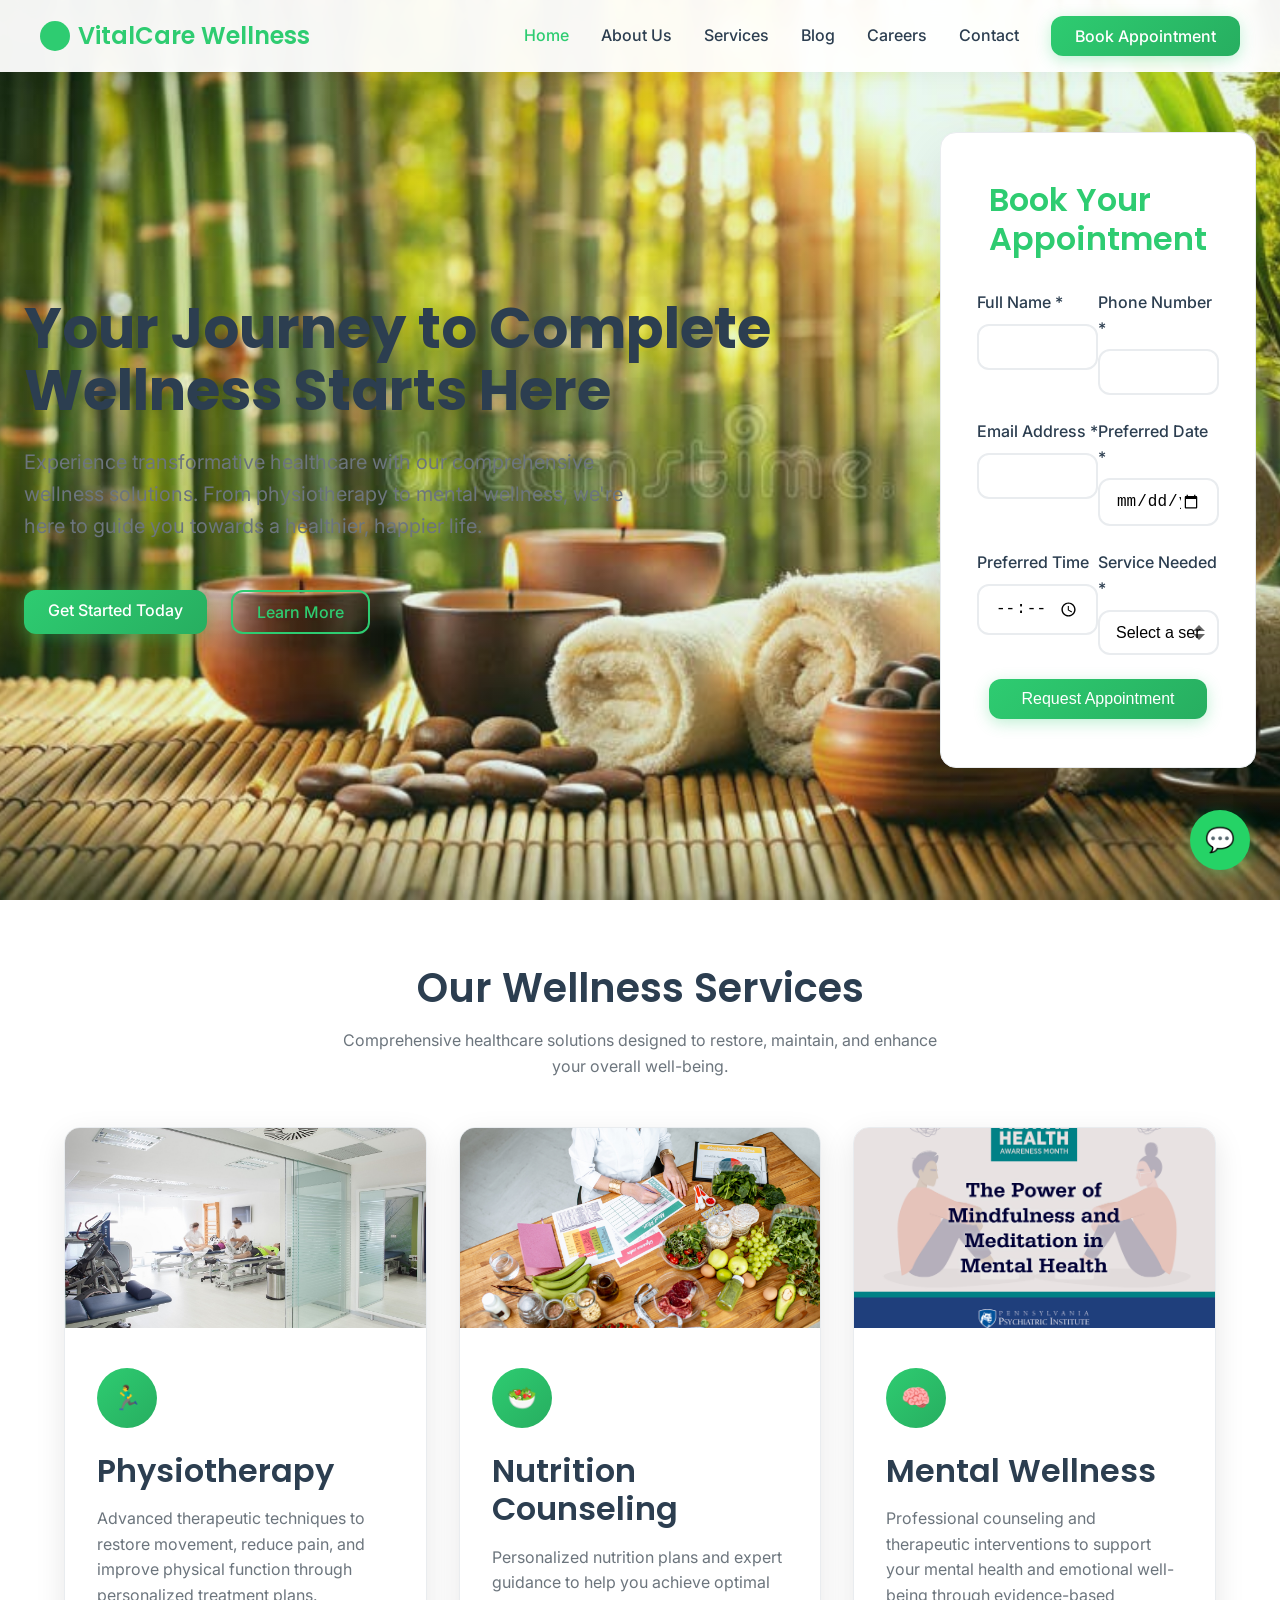
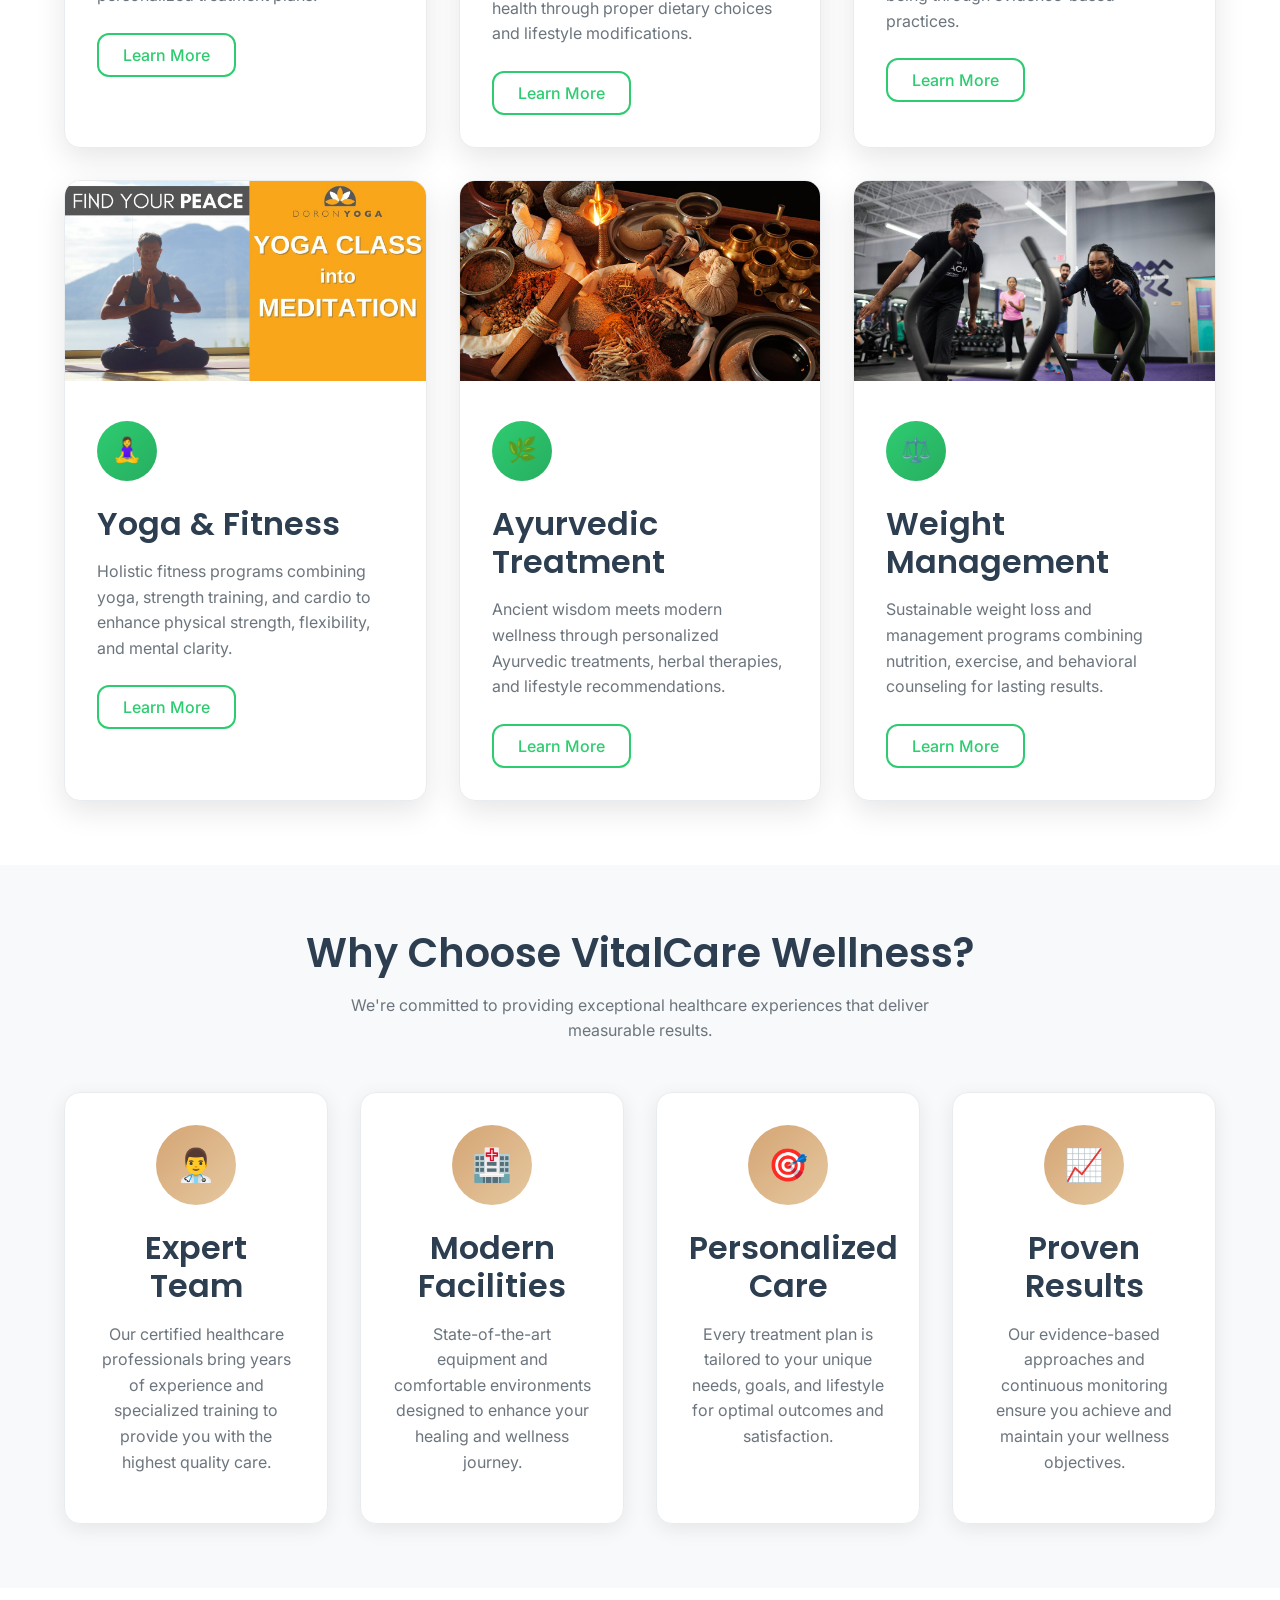
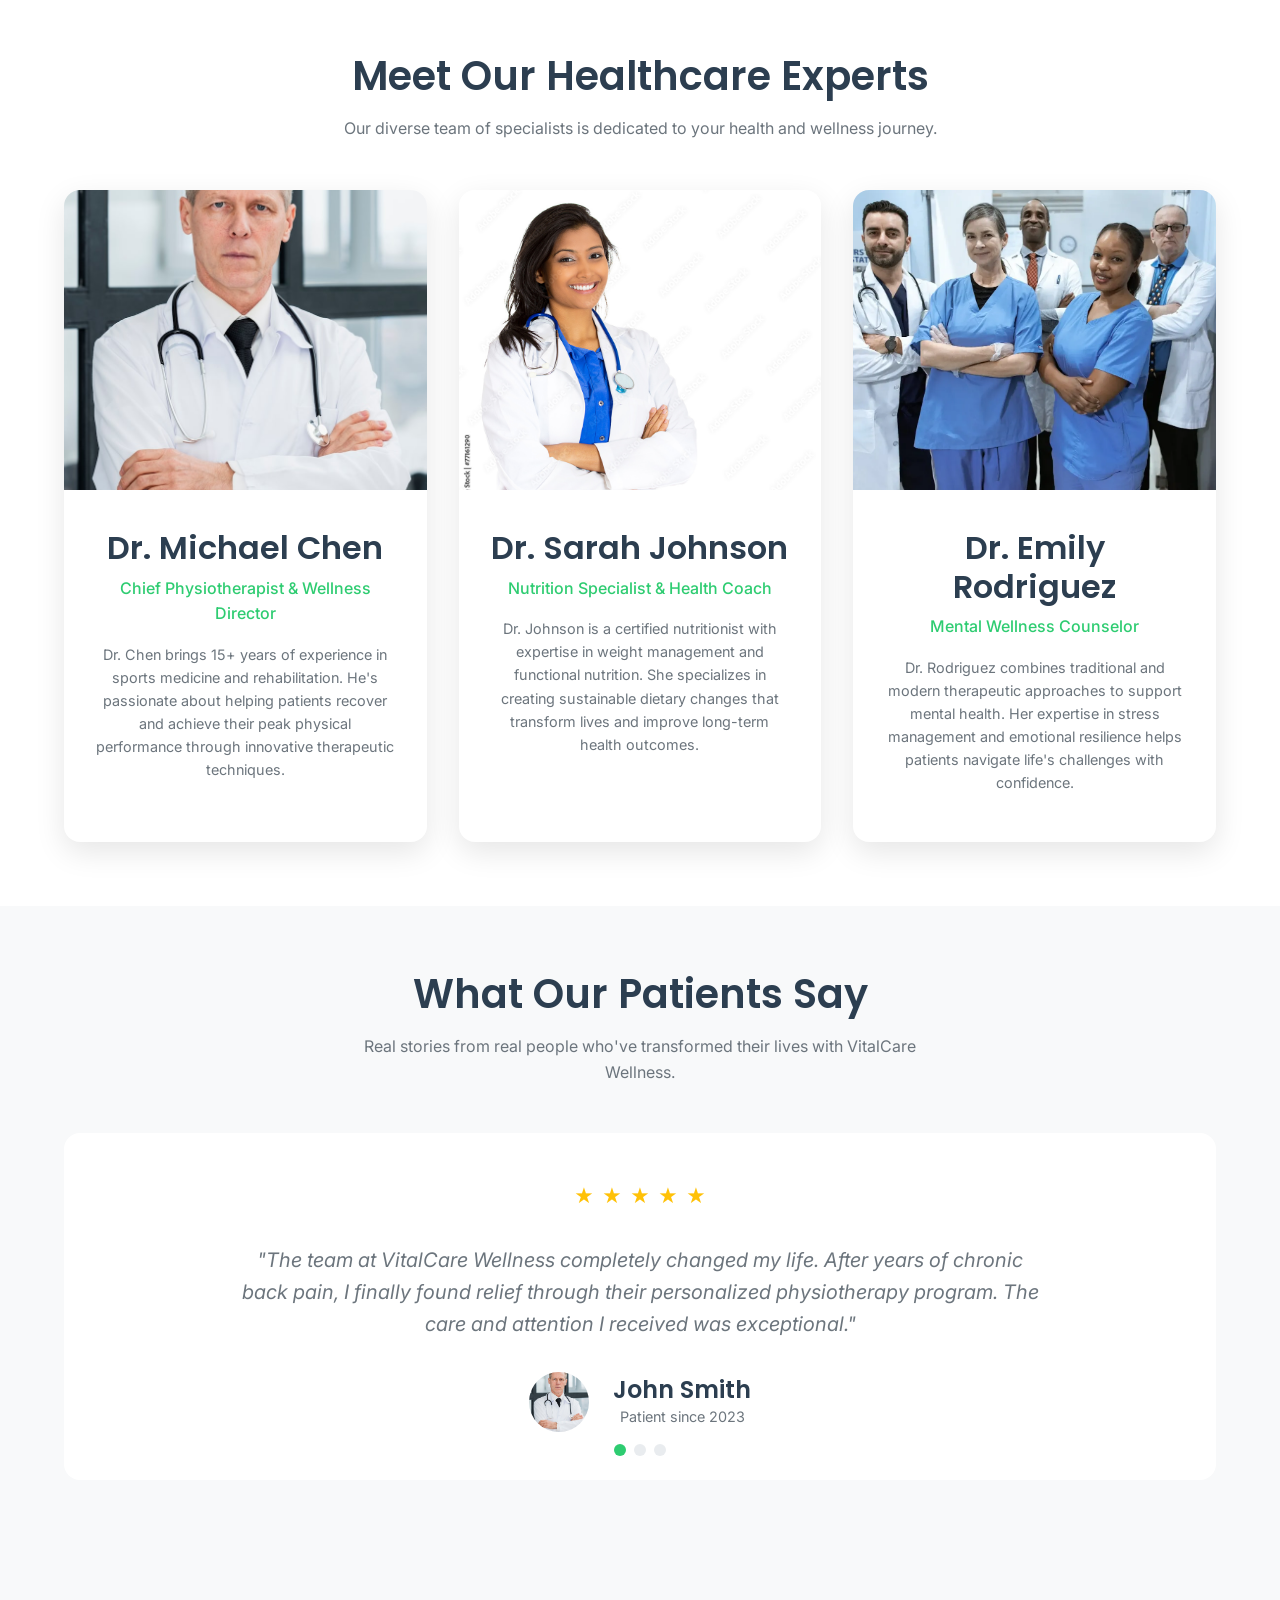
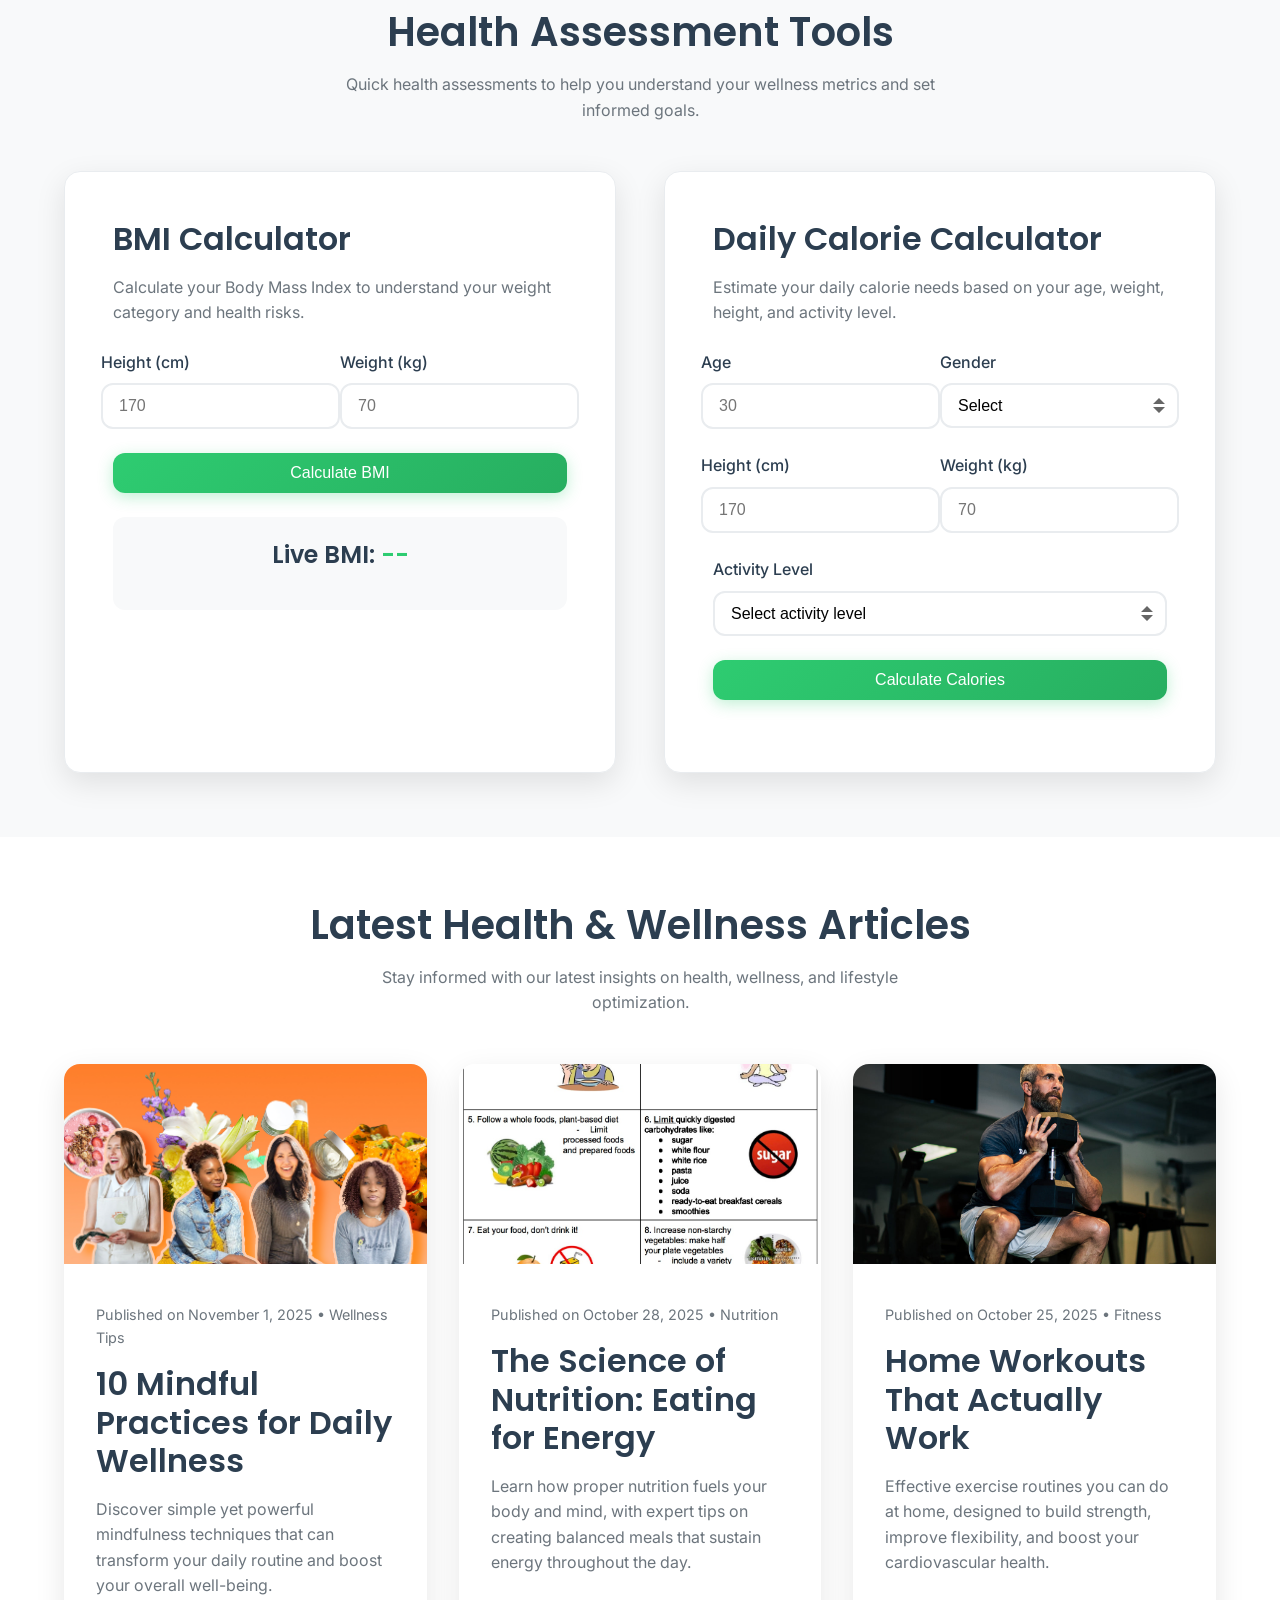
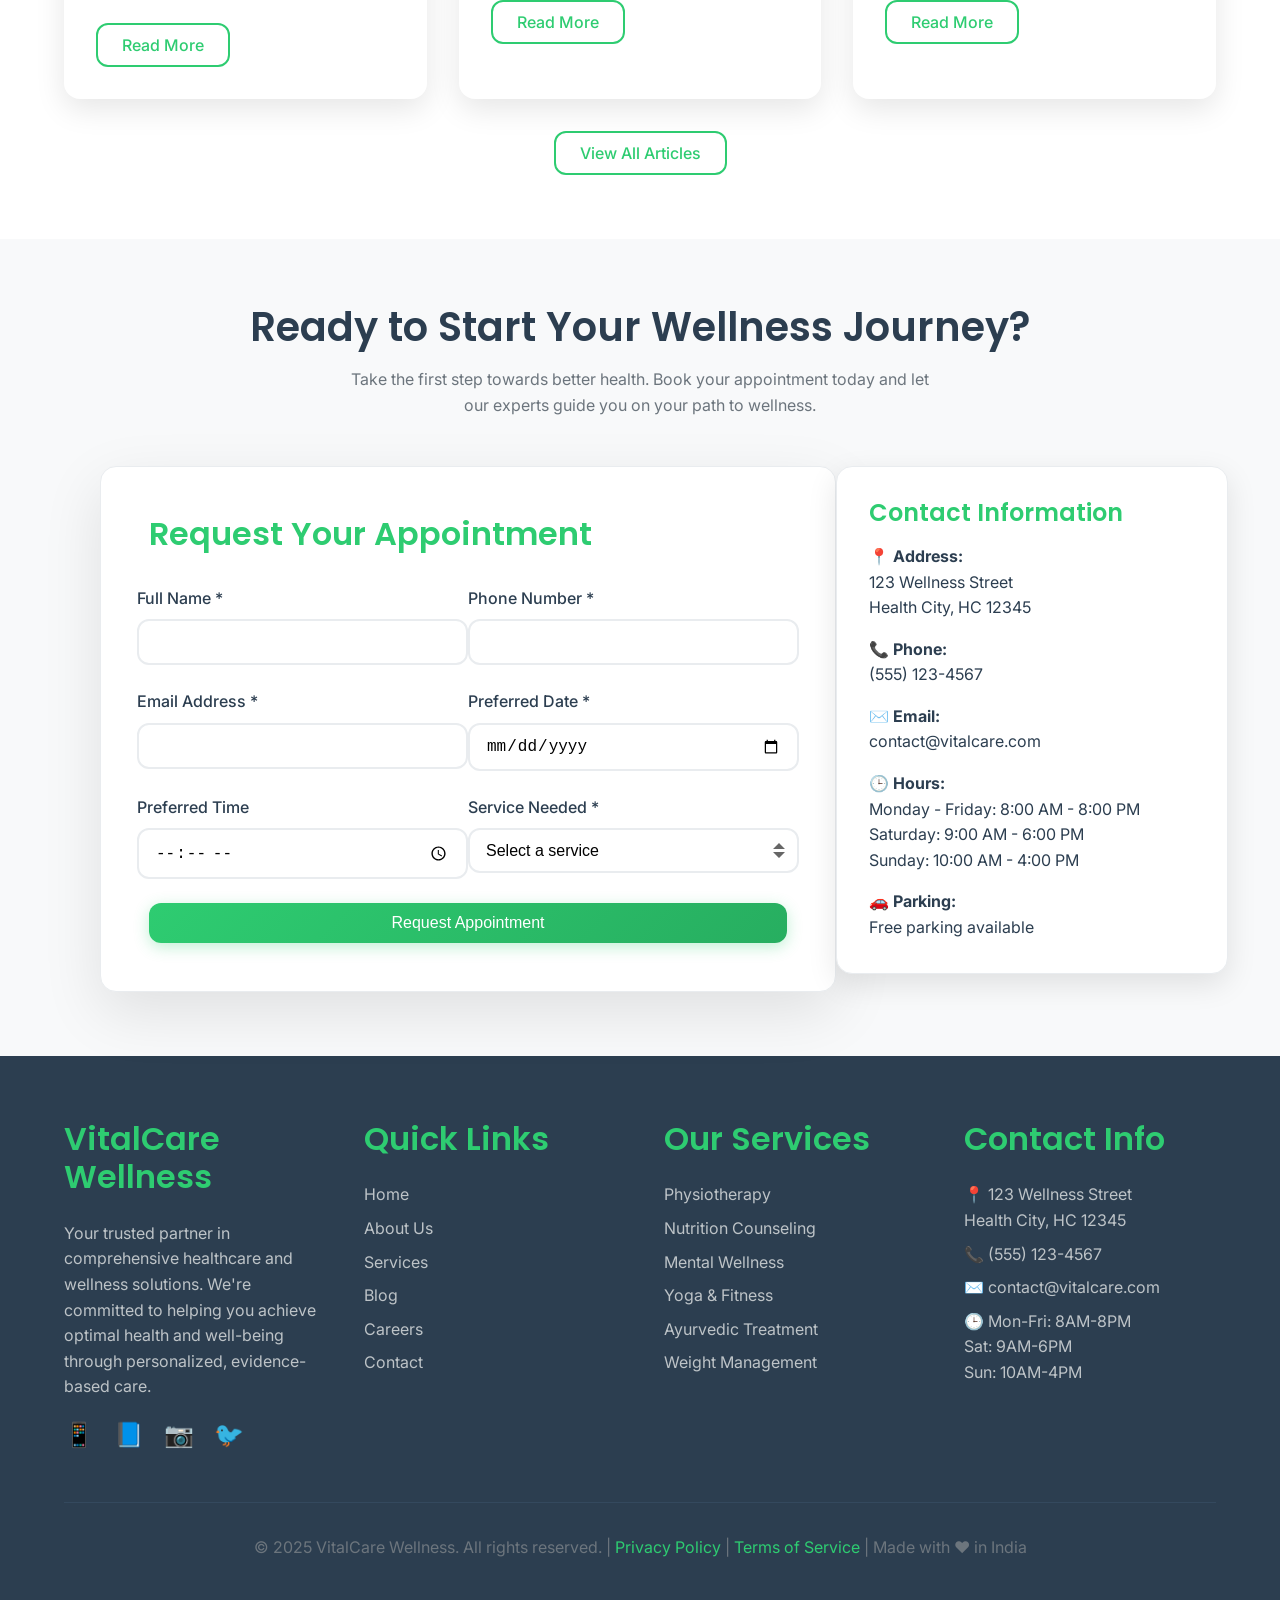
==== commit bfbceba5: "Fix website functionality and display issues ## Changes Made:  ### 1. Fixed Appointment Form Functio" ====
--- a/index.html
+++ b/index.html
@@ -634,7 +634,7 @@
                         
                         <div style="margin-bottom: 1rem;">
                             <strong>✉️ Email:</strong><br>
-                            info@vitalcarewellness.com
+                            contact@vitalcare.com
                         </div>
                         
                         <div style="margin-bottom: 1rem;">
@@ -697,7 +697,7 @@
                     <h3>Contact Info</h3>
                     <p>📍 123 Wellness Street<br>Health City, HC 12345</p>
                     <p>📞 (555) 123-4567</p>
-                    <p>✉️ info@vitalcarewellness.com</p>
+                    <p>✉️ contact@vitalcare.com</p>
                     <p>🕒 Mon-Fri: 8AM-8PM<br>Sat: 9AM-6PM<br>Sun: 10AM-4PM</p>
                 </div>
             </div>
--- a/css/styles.css
+++ b/css/styles.css
@@ -887,57 +887,68 @@
     --spacing-xxl: 3rem;
     --spacing-xl: 2rem;
   }
-  
+
   .mobile-menu-toggle {
     display: block;
   }
-  
+
   .nav-menu {
     display: none;
   }
-  
+
   .hero {
     min-height: 80vh;
     text-align: center;
   }
-  
+
   .hero-title {
     font-size: 2.5rem;
   }
-  
+
   .hero-buttons {
     flex-direction: column;
     align-items: center;
   }
-  
+
   .appointment-card {
     margin-left: 0;
     margin-top: var(--spacing-xl);
   }
-  
+
   .hero-content {
     padding-top: 100px;
   }
-  
-  .col-sm-12 {
+
+  .col-sm-12,
+  .col-3,
+  .col-4,
+  .col-6,
+  .col-8 {
     flex: 0 0 100%;
     max-width: 100%;
-  }
-  
+    margin-bottom: var(--spacing-md);
+  }
+
   .services-grid,
   .features-grid,
   .team-grid,
   .blog-grid {
     grid-template-columns: 1fr;
   }
-  
+
   .calculators-grid {
     grid-template-columns: 1fr;
   }
-  
+
   .footer-content {
     grid-template-columns: 1fr;
     text-align: center;
+  }
+
+  /* Better email and text wrapping on mobile */
+  p, a, span {
+    word-wrap: break-word;
+    overflow-wrap: break-word;
   }
 }
 
@@ -982,4 +993,47 @@
 .d-grid { display: grid; }
 
 .w-100 { width: 100%; }
-.h-100 { height: 100%; }+.h-100 { height: 100%; }
+/* Additional responsive improvements */
+@media (max-width: 480px) {
+  .btn {
+    padding: 10px 20px;
+    font-size: 0.9rem;
+  }
+
+  .form-control {
+    font-size: 16px;
+  }
+
+  .hero-buttons {
+    width: 100%;
+  }
+
+  .hero-buttons .btn {
+    width: 100%;
+    margin-bottom: var(--spacing-sm);
+  }
+}
+
+/* Better email display */
+.email-text, p[style*="Email"], a[href^="mailto"] {
+  word-break: break-all;
+  overflow-wrap: break-word;
+  hyphens: auto;
+}
+
+/* Ensure contact cards are responsive */
+@media (max-width: 992px) {
+  .col-3 {
+    flex: 0 0 50%;
+    max-width: 50%;
+    margin-bottom: var(--spacing-md);
+  }
+}
+
+@media (max-width: 576px) {
+  .col-3 {
+    flex: 0 0 100%;
+    max-width: 100%;
+  }
+}
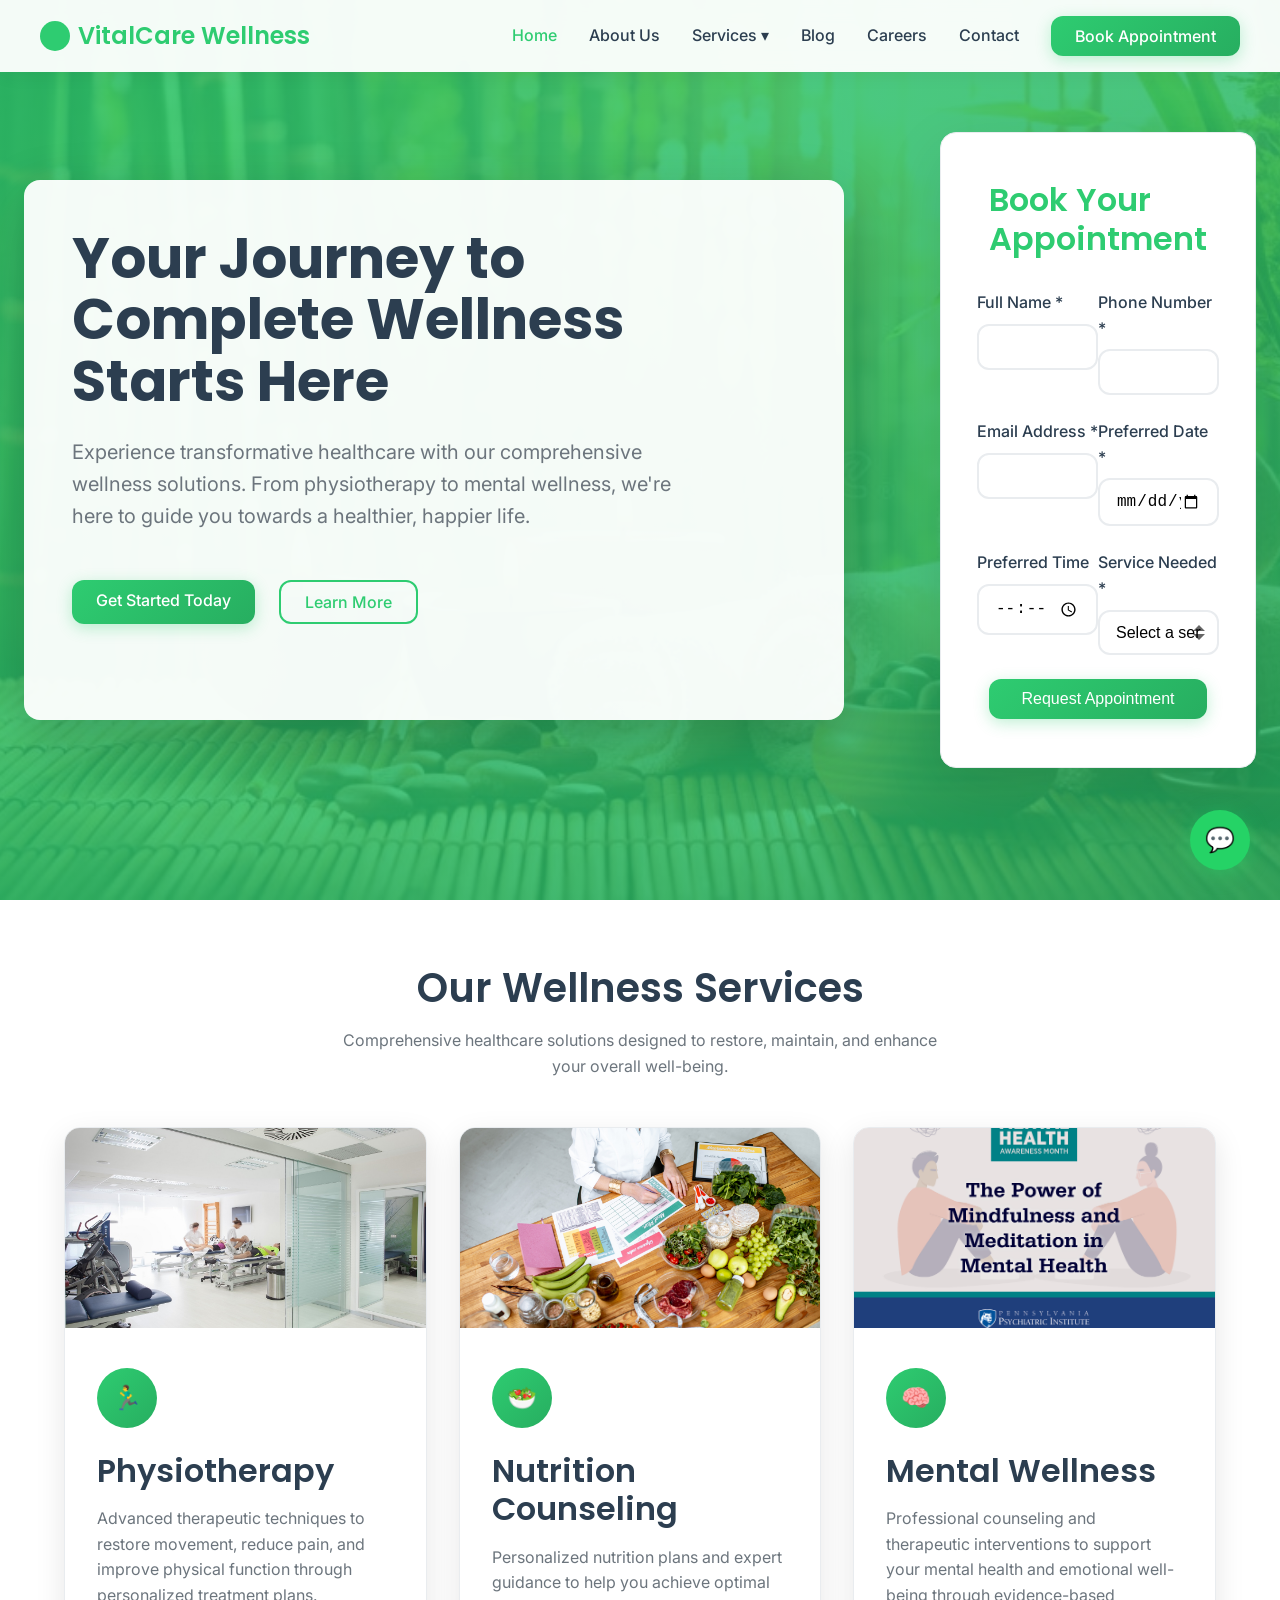
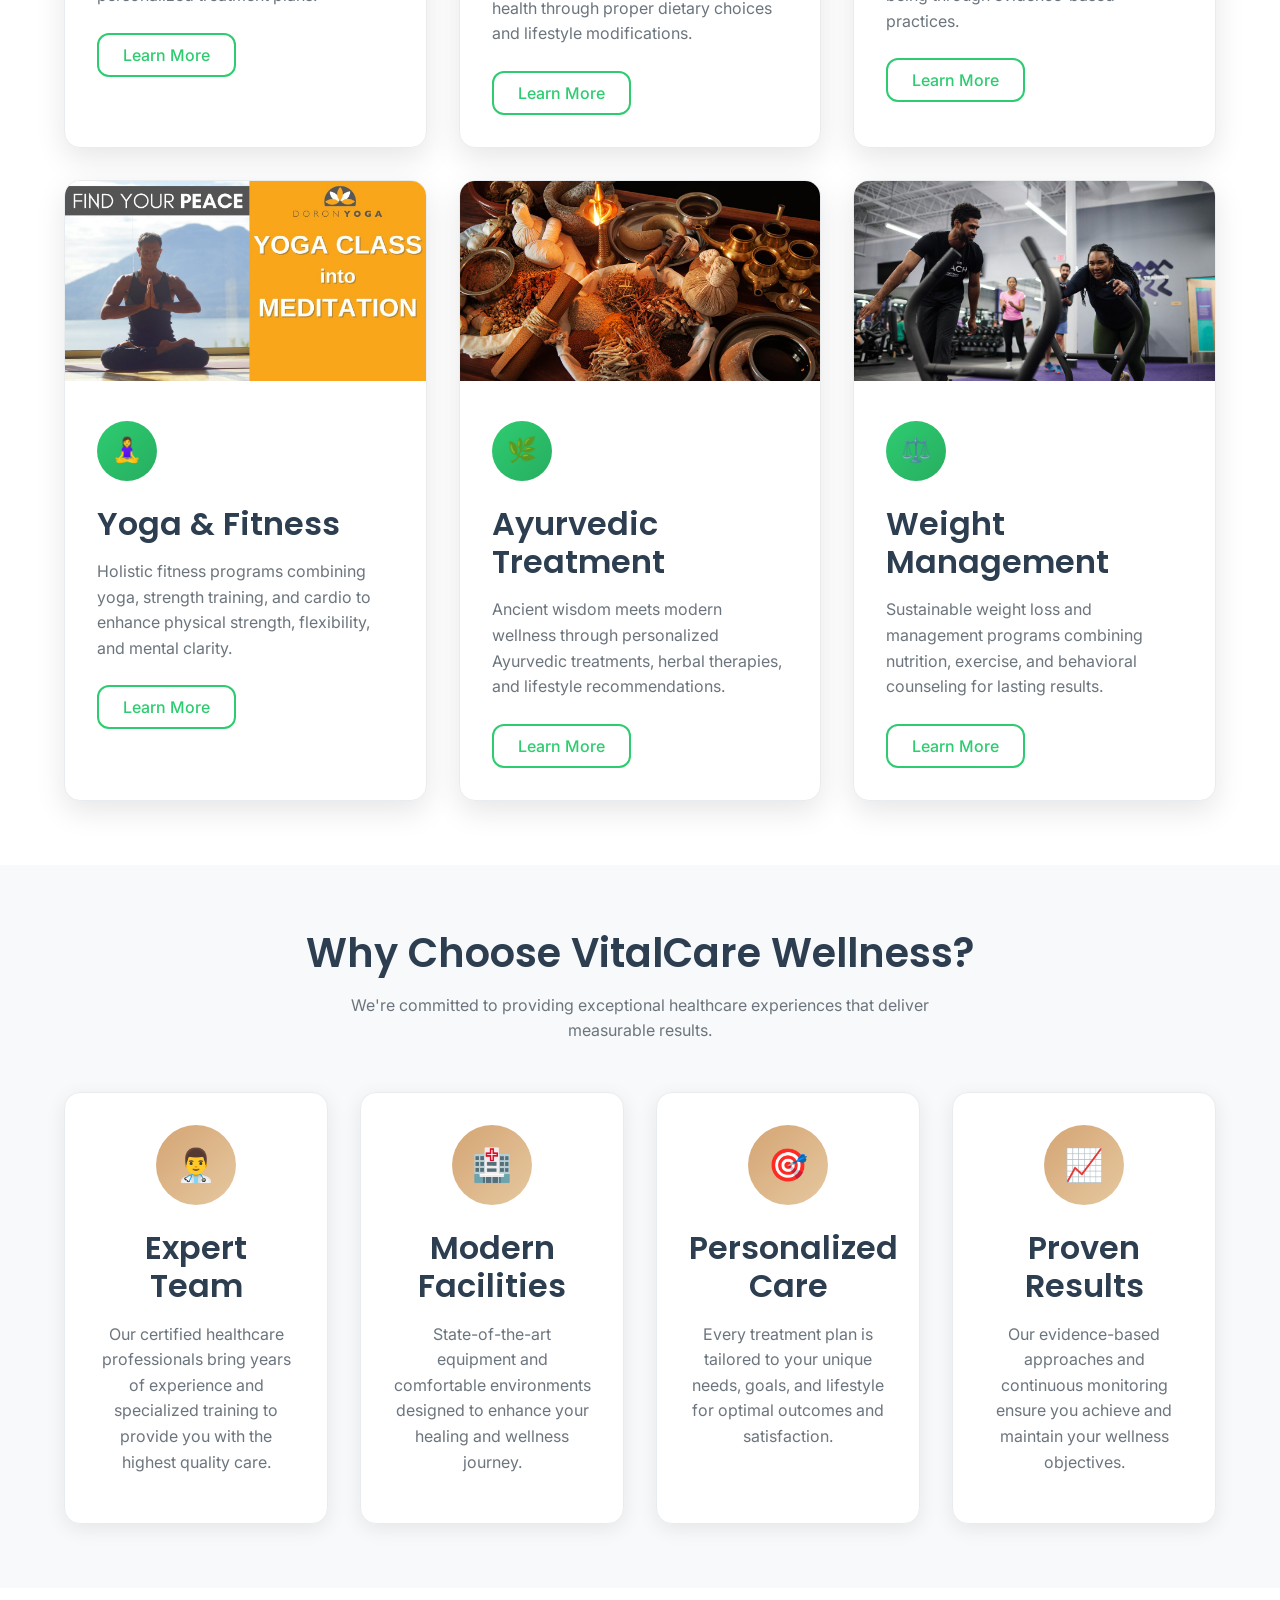
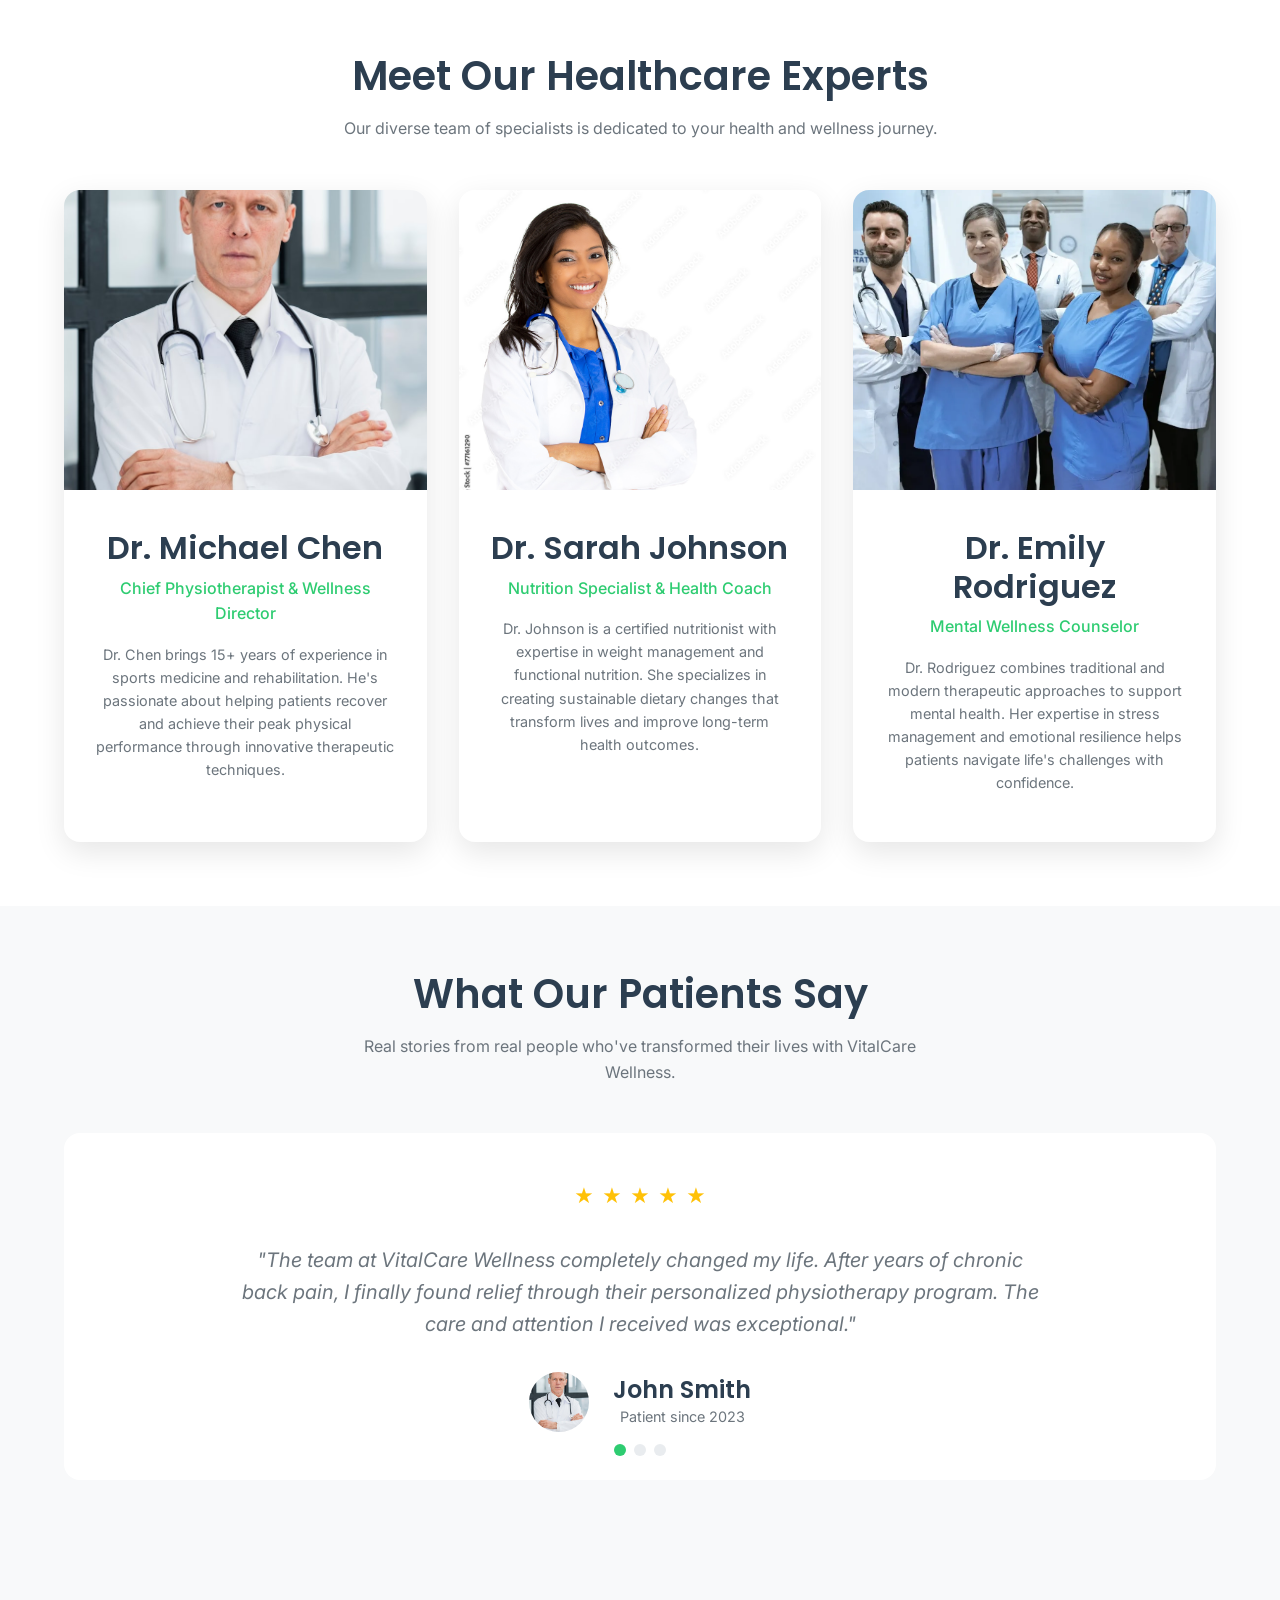
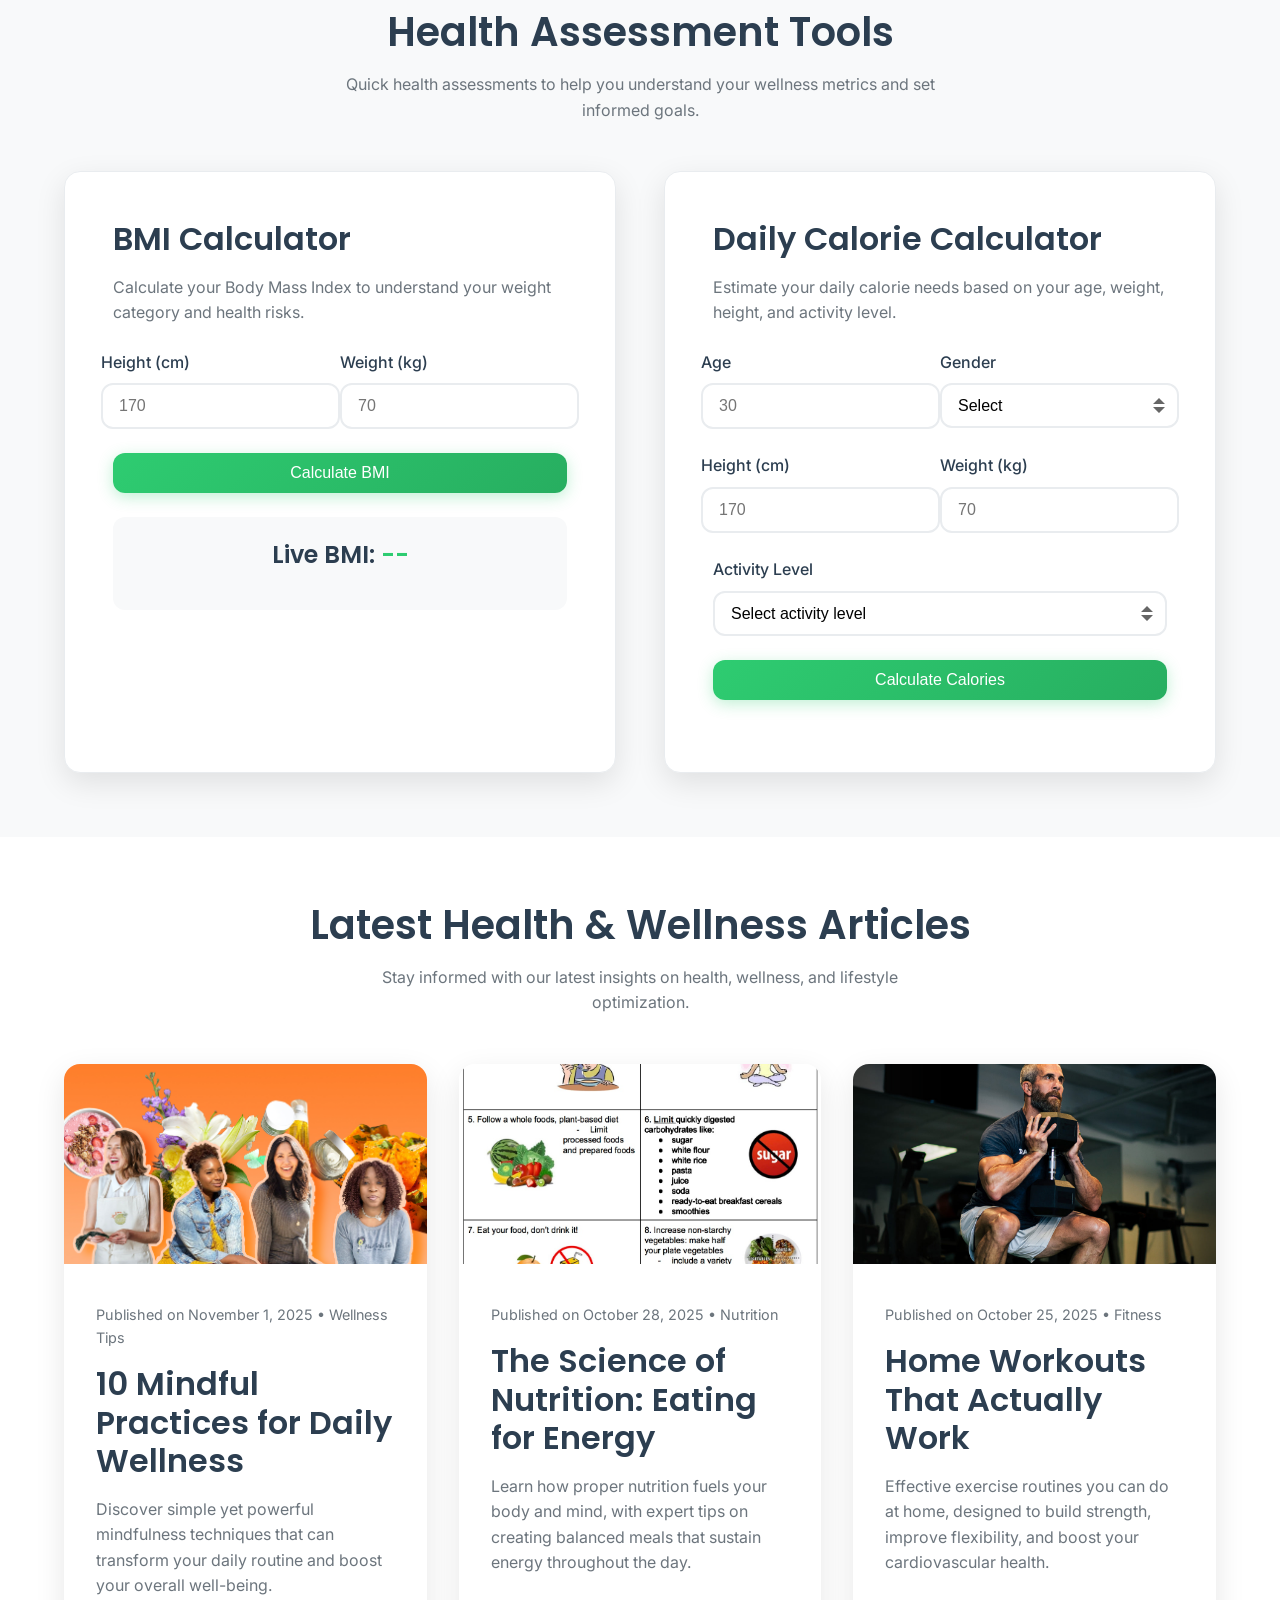
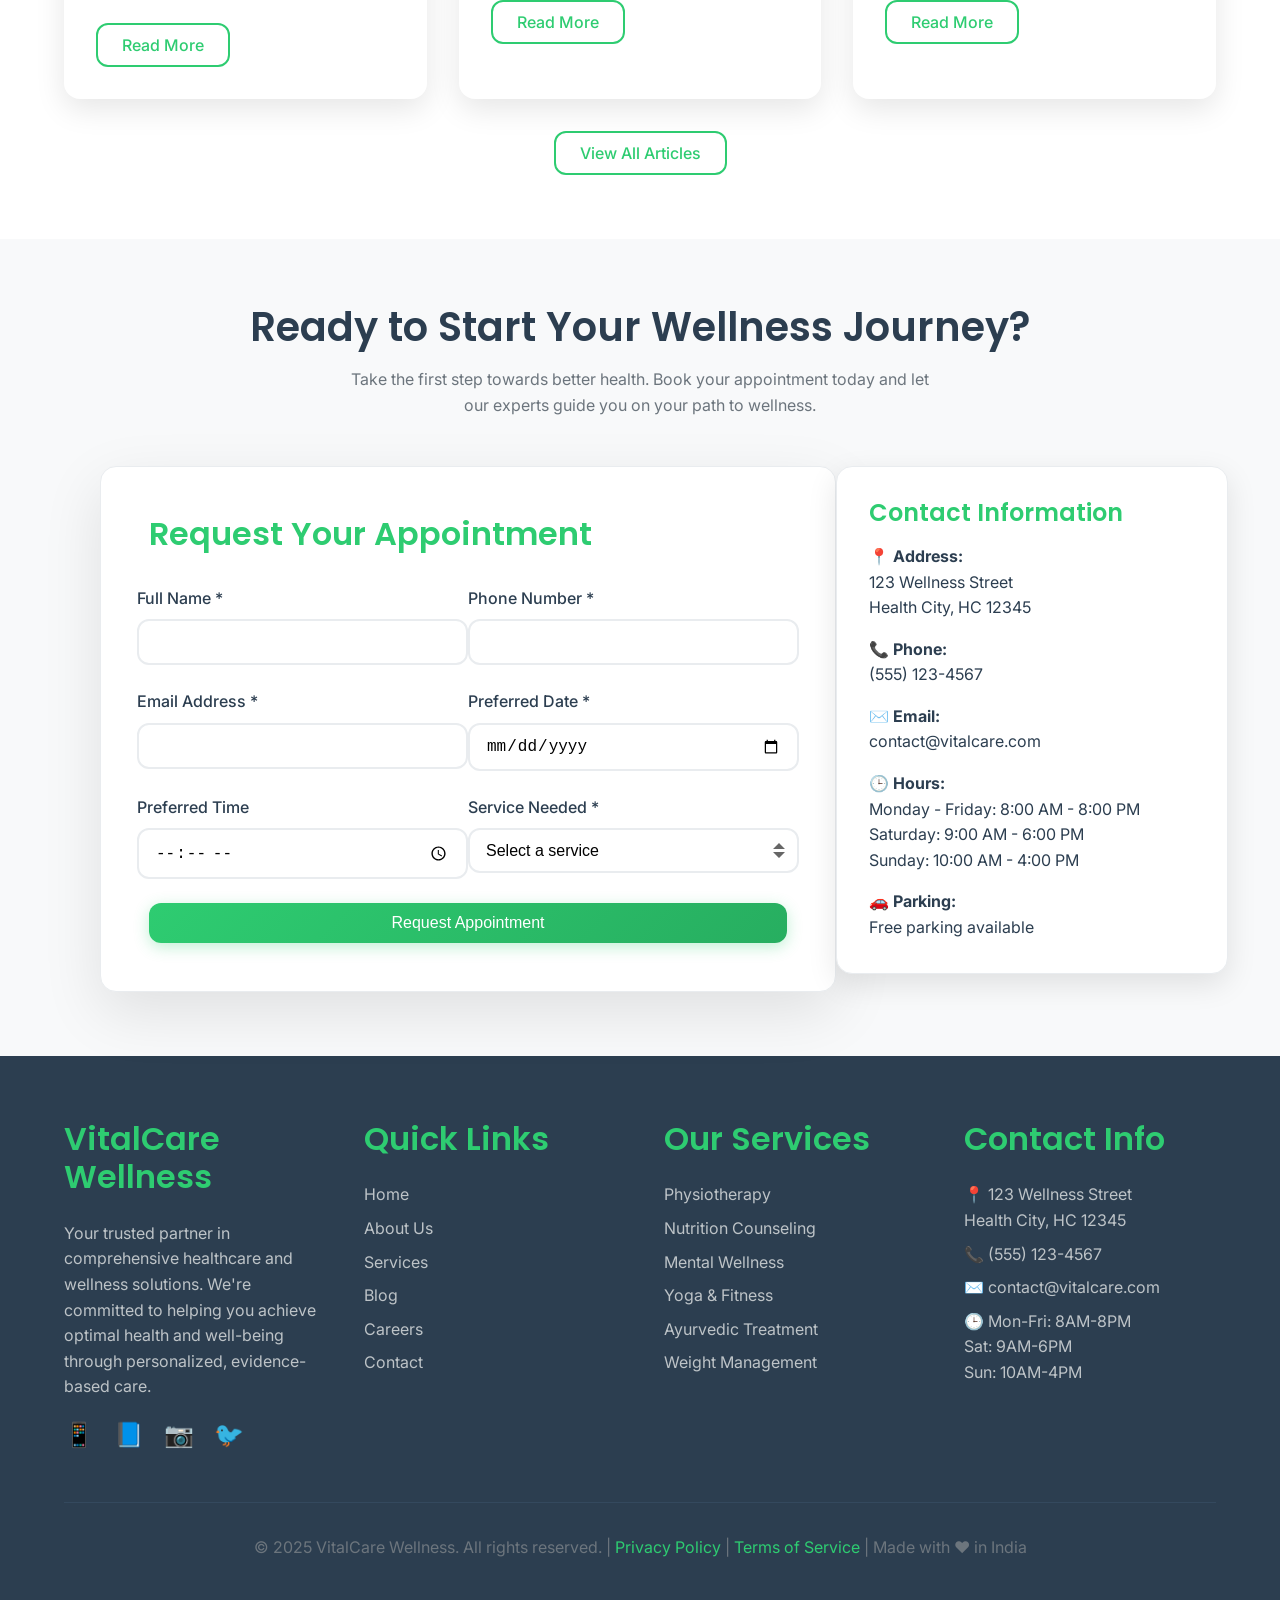
==== commit cf55c7b7: "Redesign services dropdown menu with animations and icons ## Major Improvements:  ### 1. Fixed Bulle" ====
--- a/index.html
+++ b/index.html
@@ -43,14 +43,14 @@
                     <a href="about.html" class="nav-link">About Us</a>
                 </li>
                 <li class="nav-item dropdown">
-                    <a href="#services" class="nav-link">Services</a>
+                    <a href="#services" class="nav-link">Services ▾</a>
                     <ul class="dropdown-menu">
-                        <li><a href="services/physiotherapy.html" class="dropdown-item">Physiotherapy</a></li>
-                        <li><a href="services/nutrition.html" class="dropdown-item">Nutrition Counseling</a></li>
-                        <li><a href="services/mental-wellness.html" class="dropdown-item">Mental Wellness</a></li>
-                        <li><a href="services/yoga-fitness.html" class="dropdown-item">Yoga & Fitness</a></li>
-                        <li><a href="services/ayurveda.html" class="dropdown-item">Ayurvedic Treatment</a></li>
-                        <li><a href="services/weight-management.html" class="dropdown-item">Weight Management</a></li>
+                        <li><a href="services/physiotherapy.html" class="dropdown-item"><span class="service-icon">🏃‍♂️</span> Physiotherapy</a></li>
+                        <li><a href="services/nutrition.html" class="dropdown-item"><span class="service-icon">🥗</span> Nutrition Counseling</a></li>
+                        <li><a href="services/mental-wellness.html" class="dropdown-item"><span class="service-icon">🧠</span> Mental Wellness</a></li>
+                        <li><a href="services/yoga-fitness.html" class="dropdown-item"><span class="service-icon">🧘‍♀️</span> Yoga & Fitness</a></li>
+                        <li><a href="services/ayurveda.html" class="dropdown-item"><span class="service-icon">🌿</span> Ayurvedic Treatment</a></li>
+                        <li><a href="services/weight-management.html" class="dropdown-item"><span class="service-icon">⚖️</span> Weight Management</a></li>
                     </ul>
                 </li>
                 <li class="nav-item">
--- a/css/styles.css
+++ b/css/styles.css
@@ -194,33 +194,125 @@
   top: 100%;
   left: 0;
   background: var(--white);
-  box-shadow: 0 10px 40px rgba(0, 0, 0, 0.1);
+  box-shadow: 0 15px 50px rgba(0, 0, 0, 0.15);
   border-radius: var(--border-radius);
-  padding: var(--spacing-sm);
-  min-width: 200px;
+  padding: var(--spacing-md);
+  min-width: 260px;
   opacity: 0;
   visibility: hidden;
-  transform: translateY(-10px);
-  transition: var(--transition);
+  transform: translateY(-20px) scale(0.95);
+  transition: all 0.4s cubic-bezier(0.68, -0.55, 0.265, 1.55);
+  list-style: none;
+  border: 1px solid rgba(46, 204, 113, 0.1);
+  z-index: 1000;
 }
 
 .dropdown:hover .dropdown-menu {
   opacity: 1;
   visibility: visible;
-  transform: translateY(0);
+  transform: translateY(0) scale(1);
+}
+
+.dropdown-menu li {
+  list-style: none;
+  margin: 0;
+  padding: 0;
+  opacity: 0;
+  transform: translateX(-10px);
+  animation: slideIn 0.3s ease forwards;
+}
+
+.dropdown:hover .dropdown-menu li:nth-child(1) { animation-delay: 0.1s; }
+.dropdown:hover .dropdown-menu li:nth-child(2) { animation-delay: 0.15s; }
+.dropdown:hover .dropdown-menu li:nth-child(3) { animation-delay: 0.2s; }
+.dropdown:hover .dropdown-menu li:nth-child(4) { animation-delay: 0.25s; }
+.dropdown:hover .dropdown-menu li:nth-child(5) { animation-delay: 0.3s; }
+.dropdown:hover .dropdown-menu li:nth-child(6) { animation-delay: 0.35s; }
+
+@keyframes slideIn {
+  to {
+    opacity: 1;
+    transform: translateX(0);
+  }
 }
 
 .dropdown-item {
-  display: block;
-  padding: var(--spacing-xs) var(--spacing-sm);
+  display: flex;
+  align-items: center;
+  padding: 12px 16px;
   color: var(--text-dark);
   border-radius: calc(var(--border-radius) * 0.5);
-  transition: var(--transition-fast);
+  transition: all 0.3s ease;
+  font-weight: 500;
+  position: relative;
+  overflow: hidden;
+  margin-bottom: 4px;
+}
+
+.dropdown-item::before {
+  content: '▸';
+  margin-right: 10px;
+  color: var(--primary-green);
+  font-size: 1.2rem;
+  transition: all 0.3s ease;
+  transform: translateX(-5px);
+  opacity: 0;
+}
+
+.dropdown-item:hover::before {
+  transform: translateX(0);
+  opacity: 1;
+}
+
+.dropdown-item::after {
+  content: '';
+  position: absolute;
+  left: 0;
+  top: 0;
+  height: 100%;
+  width: 0;
+  background: linear-gradient(90deg, var(--primary-green), var(--secondary-green));
+  transition: width 0.4s ease;
+  z-index: -1;
+  opacity: 0.1;
 }
 
 .dropdown-item:hover {
-  background: var(--background-light);
+  background: linear-gradient(135deg, rgba(46, 204, 113, 0.1), rgba(39, 174, 96, 0.15));
   color: var(--primary-green);
+  transform: translateX(5px);
+  box-shadow: 0 4px 15px rgba(46, 204, 113, 0.2);
+  padding-left: 20px;
+}
+
+.dropdown-item:hover::after {
+  width: 100%;
+}
+
+.dropdown-item:active {
+  transform: translateX(3px) scale(0.98);
+}
+
+.service-icon {
+  display: inline-block;
+  margin-right: 8px;
+  font-size: 1.2rem;
+  transition: transform 0.3s ease;
+}
+
+.dropdown-item:hover .service-icon {
+  transform: scale(1.2) rotate(5deg);
+}
+
+/* Dropdown arrow indicator */
+.dropdown > .nav-link::after {
+  display: inline-block;
+  margin-left: 5px;
+  transition: transform 0.3s ease;
+}
+
+.dropdown:hover > .nav-link::after {
+  transform: rotate(180deg);
 }
 
 /* Mobile Menu */
@@ -324,15 +416,19 @@
 /* Hero Section */
 .hero {
   min-height: 100vh;
-  background: linear-gradient(135deg, rgba(46, 204, 113, 0.1), rgba(39, 174, 96, 0.1)), url('../images/hero-wellness.jpg') center/cover;
+  background: linear-gradient(135deg, rgba(46, 204, 113, 0.85), rgba(39, 174, 96, 0.85)), url('../images/hero-wellness.jpg') center/cover;
   display: flex;
   align-items: center;
   position: relative;
-  color: var(--text-dark);
+  color: var(--white);
 }
 
 .hero-content {
   padding-top: 80px;
+  background: rgba(255, 255, 255, 0.95);
+  padding: var(--spacing-xl);
+  border-radius: var(--border-radius-lg);
+  box-shadow: 0 20px 60px rgba(0, 0, 0, 0.2);
 }
 
 .hero-title {
@@ -341,6 +437,7 @@
   margin-bottom: var(--spacing-md);
   color: var(--text-dark);
   line-height: 1.1;
+  text-shadow: none;
 }
 
 .hero-subtitle {
@@ -348,6 +445,27 @@
   margin-bottom: var(--spacing-xl);
   color: var(--text-light);
   max-width: 600px;
+  text-shadow: none;
+}
+
+/* Hero section with dark overlay for better text readability */
+.hero.dark-overlay {
+  background: linear-gradient(135deg, rgba(0, 0, 0, 0.6), rgba(0, 0, 0, 0.5)), url('../images/hero-wellness.jpg') center/cover;
+}
+
+.hero.dark-overlay .hero-content {
+  background: transparent;
+  box-shadow: none;
+}
+
+.hero.dark-overlay .hero-title {
+  color: var(--white);
+  text-shadow: 2px 2px 8px rgba(0, 0, 0, 0.7);
+}
+
+.hero.dark-overlay .hero-subtitle {
+  color: rgba(255, 255, 255, 0.95);
+  text-shadow: 2px 2px 6px rgba(0, 0, 0, 0.6);
 }
 
 .hero-buttons {
@@ -1037,3 +1155,37 @@
     max-width: 100%;
   }
 }
+
+/* Hero section responsive improvements */
+@media (max-width: 768px) {
+  .hero-content {
+    padding: var(--spacing-lg) !important;
+    margin: var(--spacing-md);
+  }
+
+  .hero-title {
+    font-size: 2rem !important;
+  }
+
+  .hero-subtitle {
+    font-size: 1rem !important;
+  }
+}
+
+@media (max-width: 480px) {
+  .hero {
+    min-height: 70vh !important;
+  }
+
+  .hero-content {
+    padding: var(--spacing-md) !important;
+  }
+
+  .hero-title {
+    font-size: 1.75rem !important;
+  }
+
+  .hero-subtitle {
+    font-size: 0.95rem !important;
+  }
+}
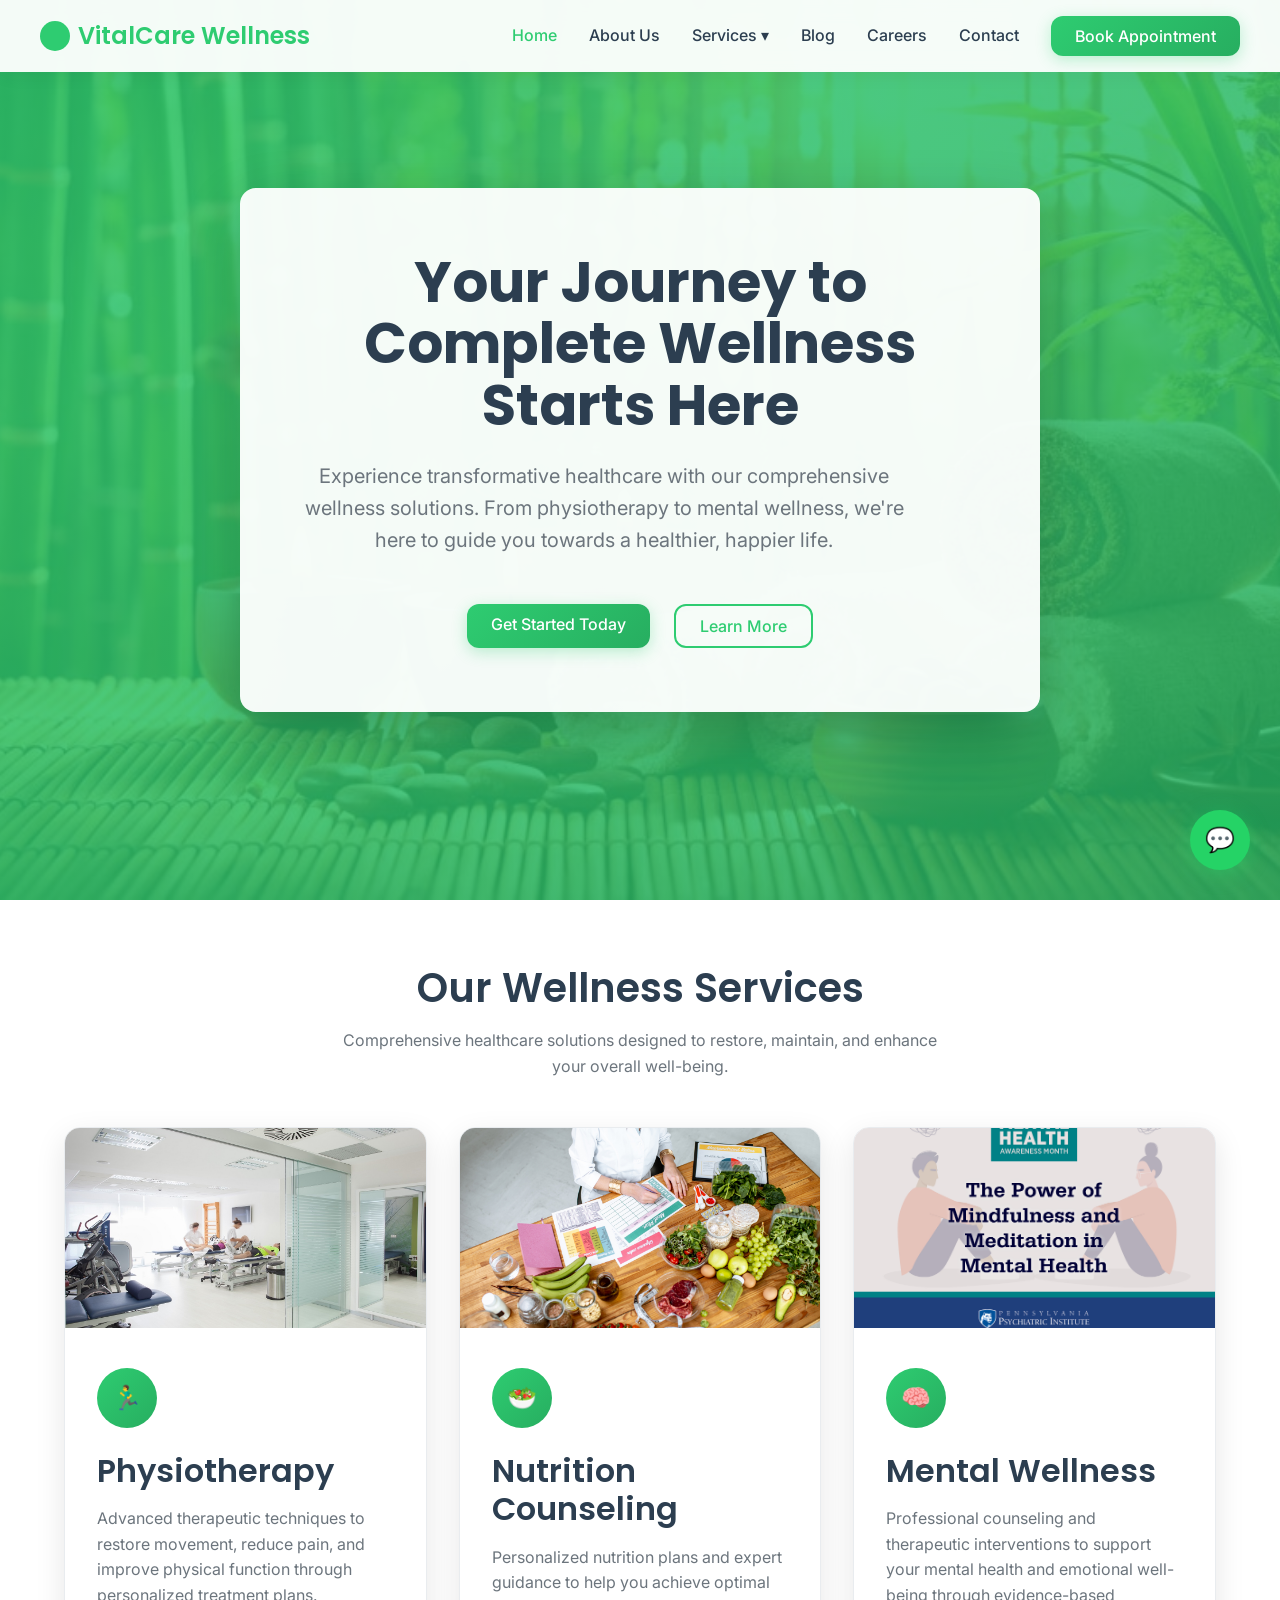
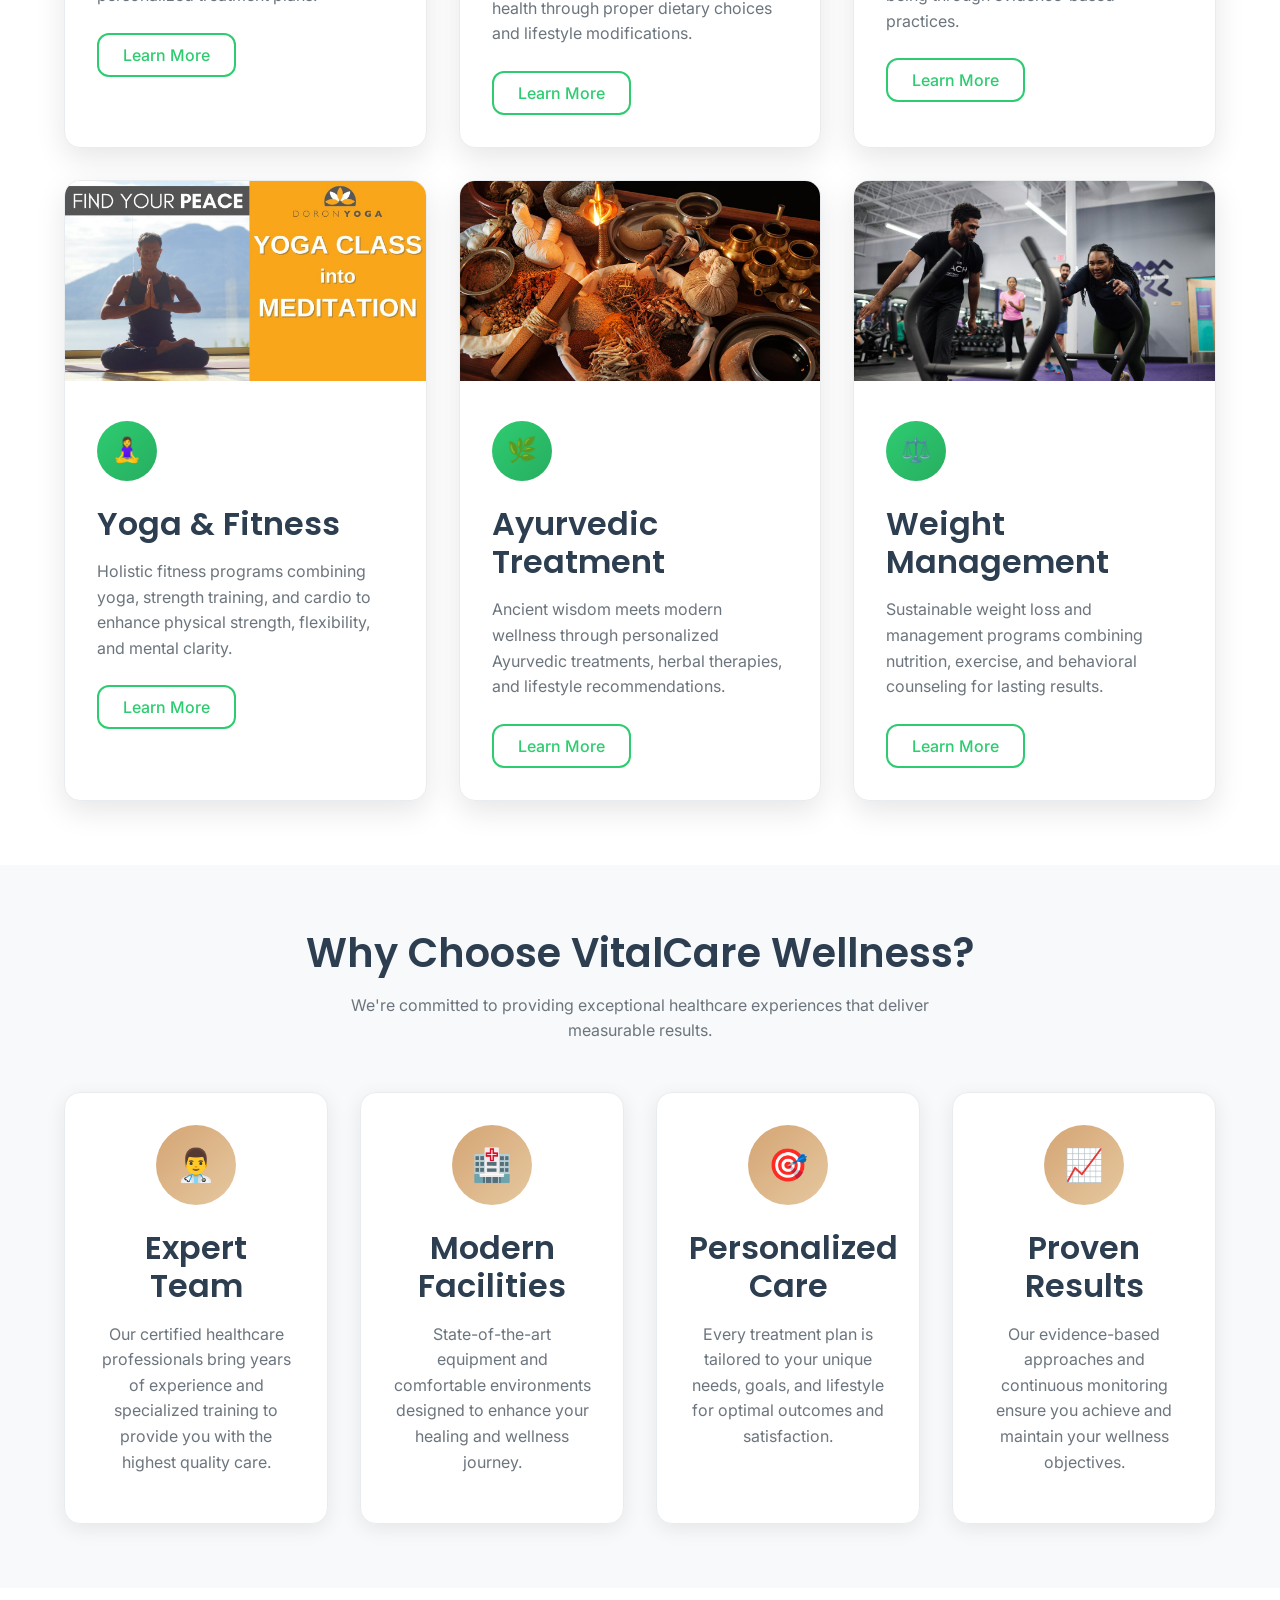
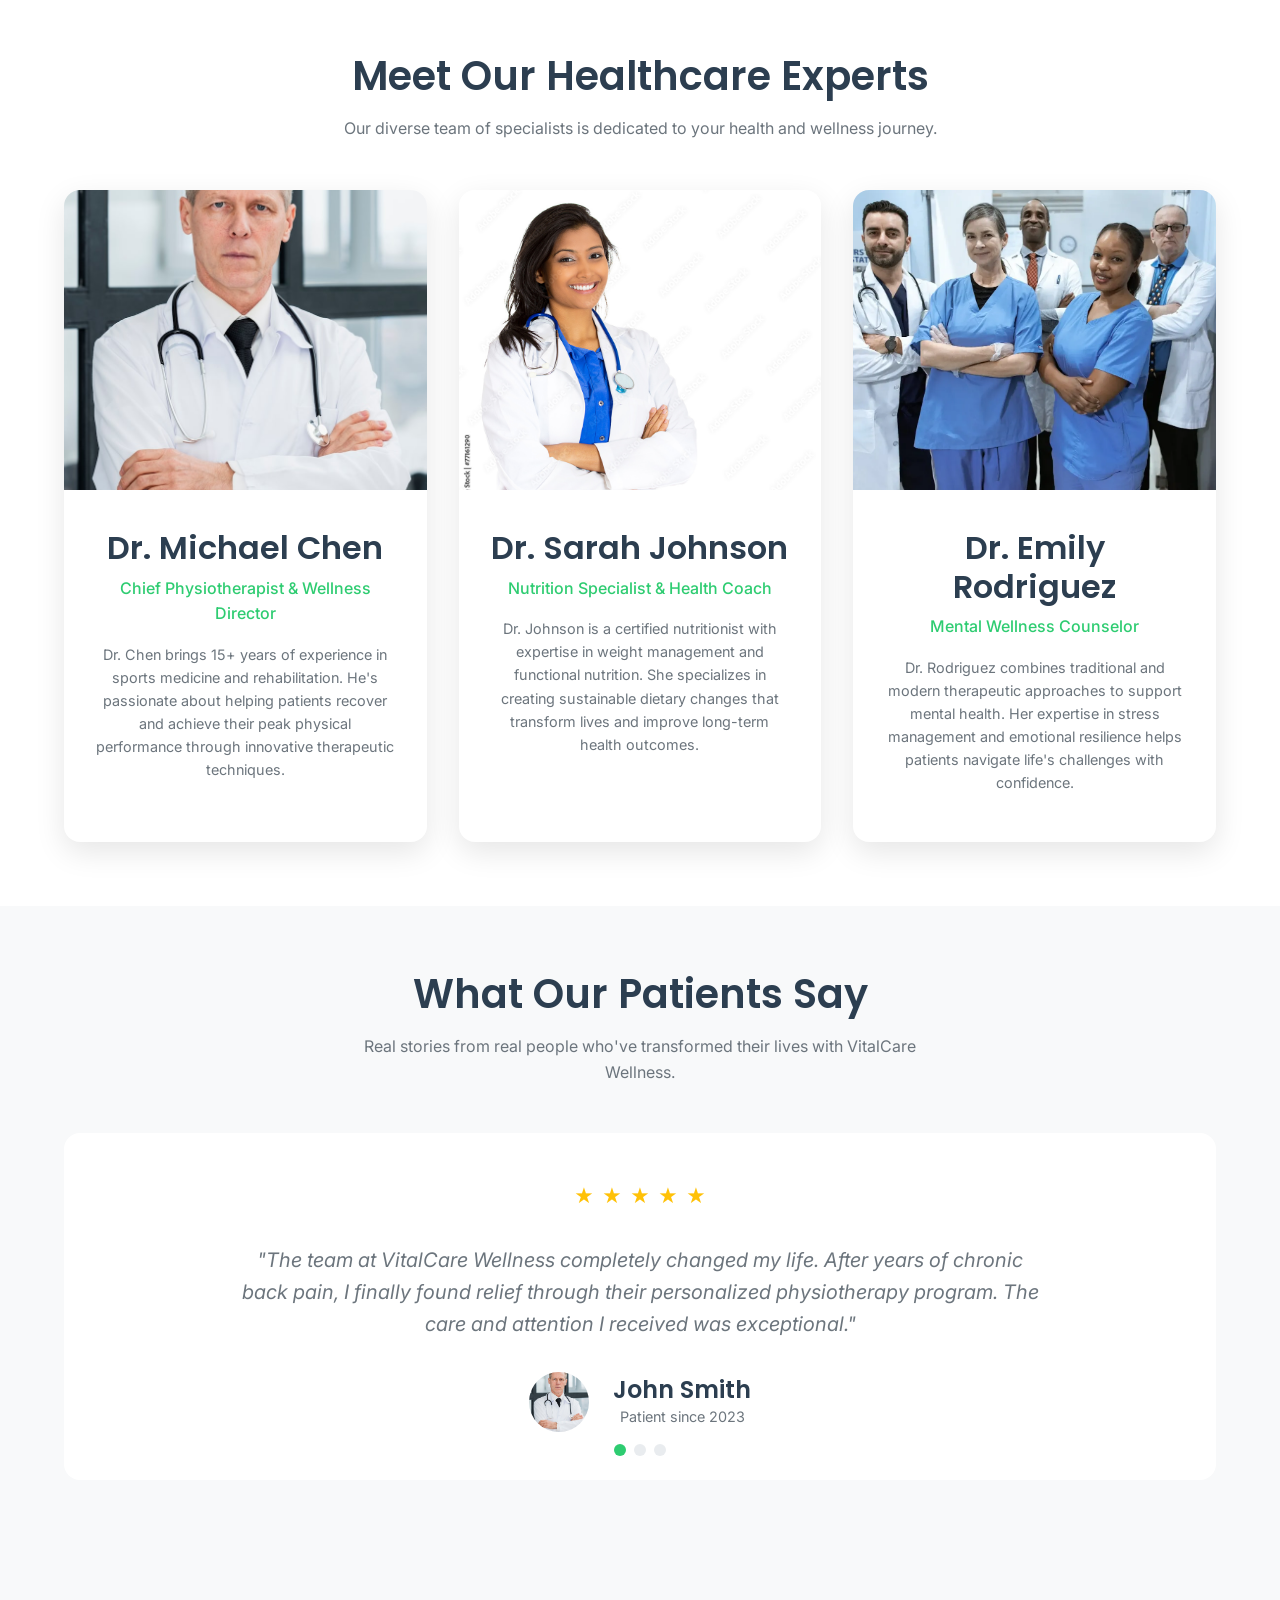
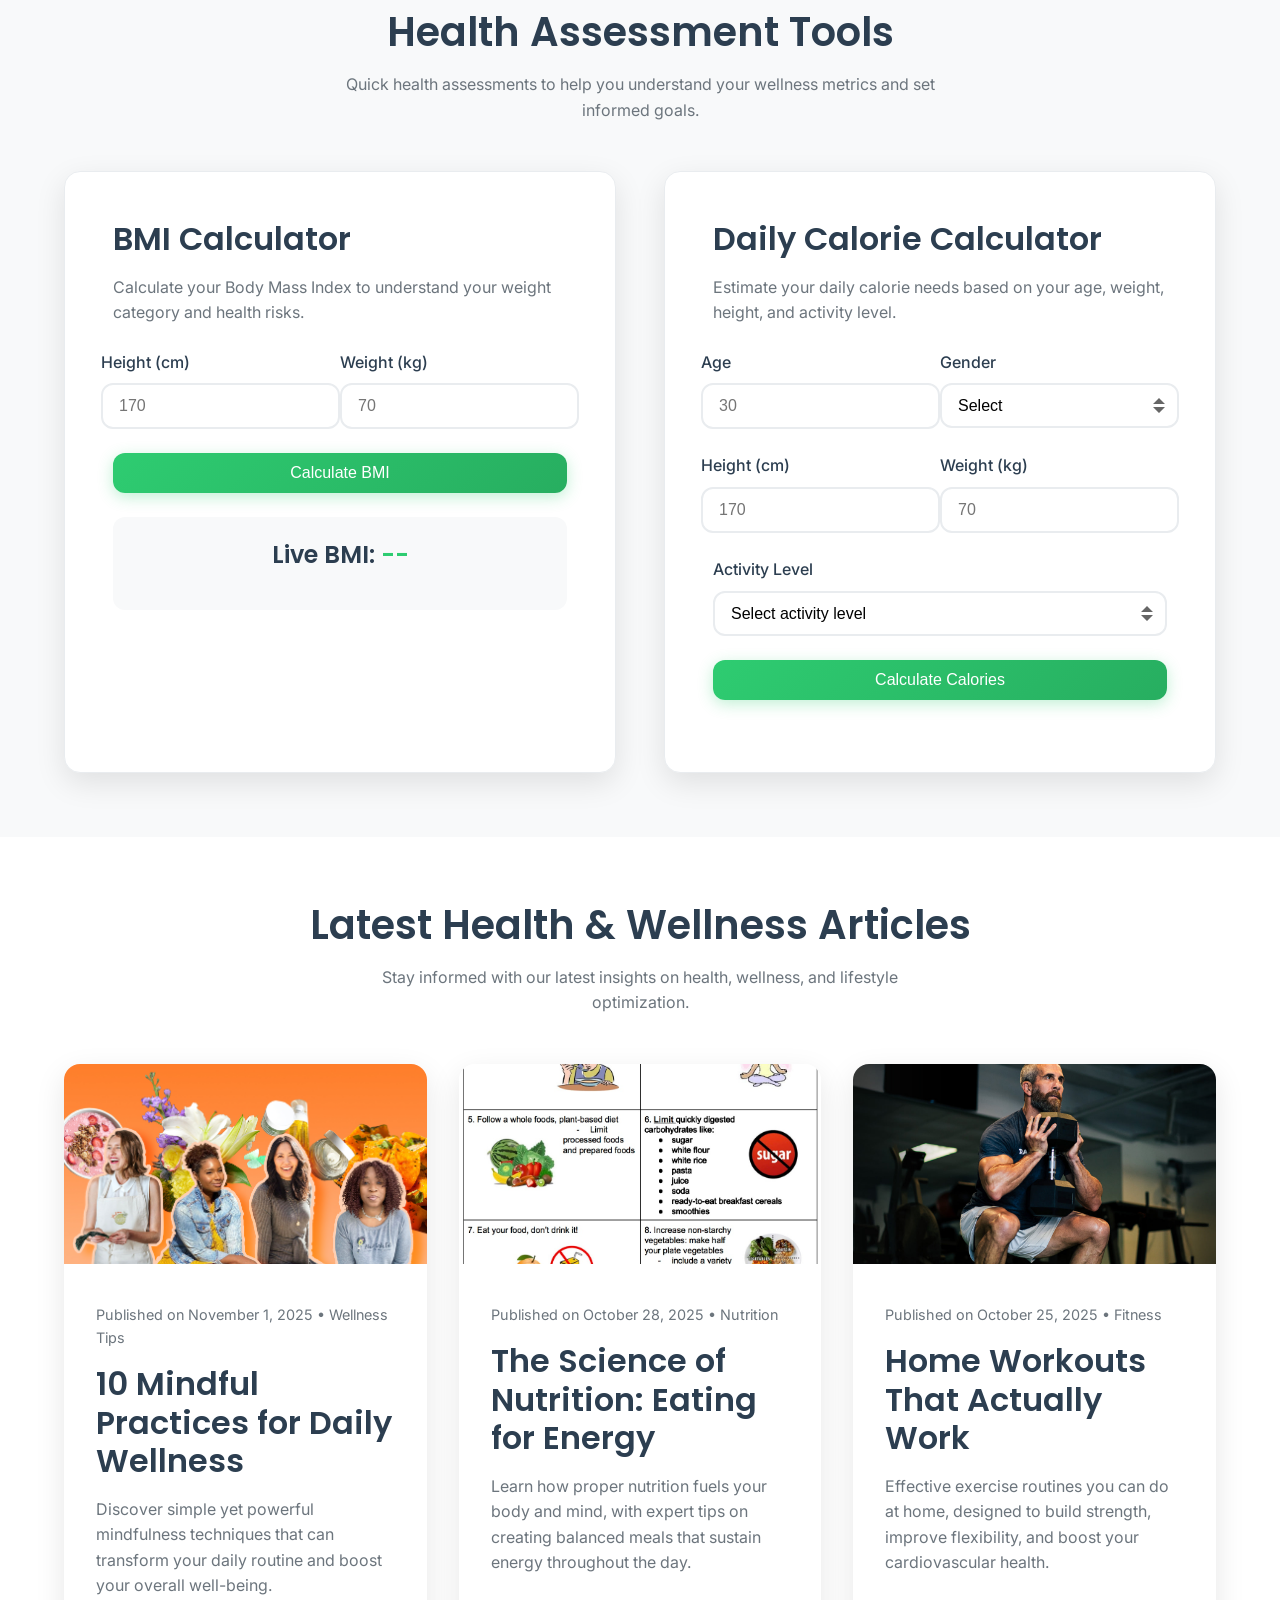
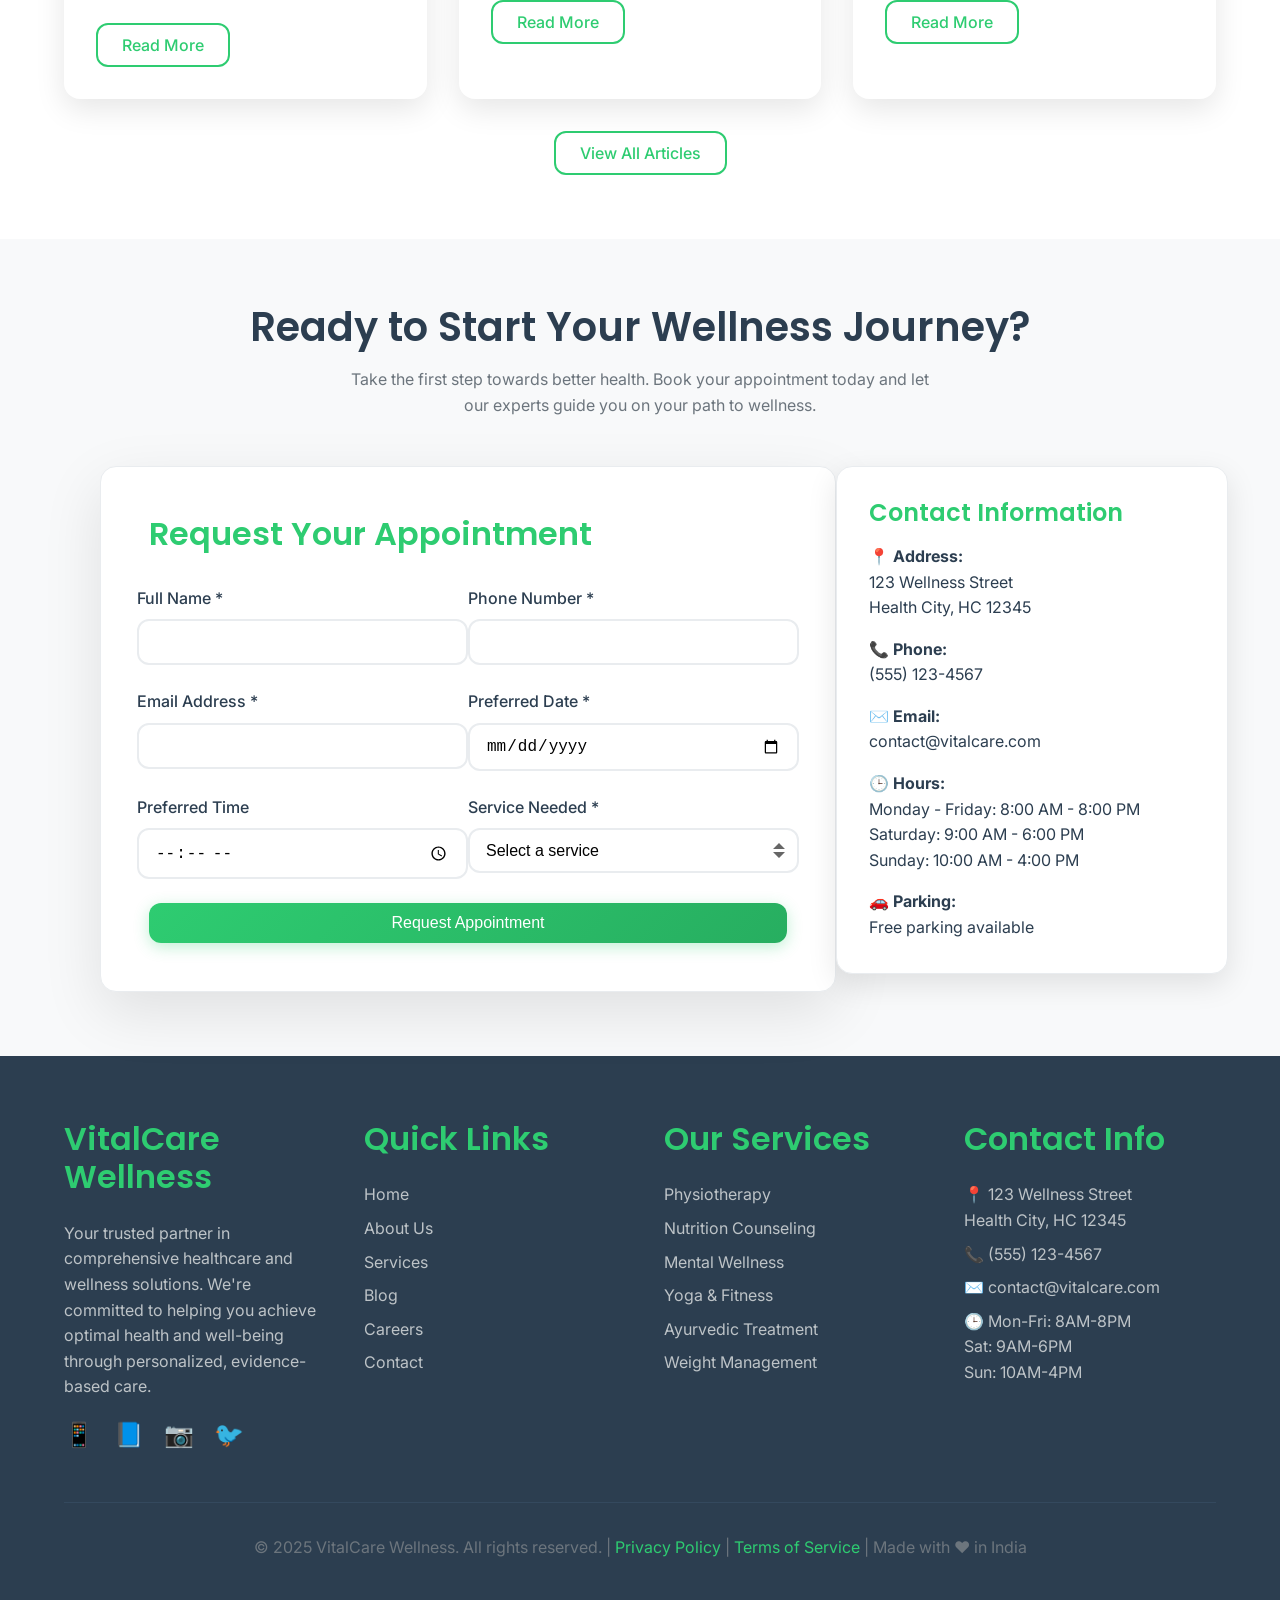
==== commit 6b4a6774: "Remove appointment form from homepage banner for mobile responsiveness ## Issue Fixed: - Appointment" ====
--- a/index.html
+++ b/index.html
@@ -96,76 +96,11 @@
             <div class="hero-content">
                 <h1 class="hero-title">Your Journey to Complete Wellness Starts Here</h1>
                 <p class="hero-subtitle">Experience transformative healthcare with our comprehensive wellness solutions. From physiotherapy to mental wellness, we're here to guide you towards a healthier, happier life.</p>
-                
+
                 <div class="hero-buttons">
                     <a href="#appointment" class="btn btn-primary">Get Started Today</a>
                     <a href="about.html" class="btn btn-outline">Learn More</a>
                 </div>
-            </div>
-        </div>
-        
-        <!-- Appointment Card -->
-        <div class="container">
-            <div class="appointment-card">
-                <h3>Book Your Appointment</h3>
-                <form id="appointmentForm">
-                    <div class="row">
-                        <div class="col-6">
-                            <div class="form-group">
-                                <label class="form-label">Full Name *</label>
-                                <input type="text" name="name" class="form-control" required>
-                            </div>
-                        </div>
-                        <div class="col-6">
-                            <div class="form-group">
-                                <label class="form-label">Phone Number *</label>
-                                <input type="tel" name="phone" class="form-control" required>
-                            </div>
-                        </div>
-                    </div>
-                    
-                    <div class="row">
-                        <div class="col-6">
-                            <div class="form-group">
-                                <label class="form-label">Email Address *</label>
-                                <input type="email" name="email" class="form-control" required>
-                            </div>
-                        </div>
-                        <div class="col-6">
-                            <div class="form-group">
-                                <label class="form-label">Preferred Date *</label>
-                                <input type="date" name="date" class="form-control" required>
-                            </div>
-                        </div>
-                    </div>
-                    
-                    <div class="row">
-                        <div class="col-6">
-                            <div class="form-group">
-                                <label class="form-label">Preferred Time</label>
-                                <input type="time" name="time" class="form-control">
-                            </div>
-                        </div>
-                        <div class="col-6">
-                            <div class="form-group">
-                                <label class="form-label">Service Needed *</label>
-                                <select name="service" class="form-control form-select" required>
-                                    <option value="">Select a service</option>
-                                    <option value="Physiotherapy">Physiotherapy</option>
-                                    <option value="Nutrition Counseling">Nutrition Counseling</option>
-                                    <option value="Mental Wellness">Mental Wellness</option>
-                                    <option value="Yoga & Fitness">Yoga & Fitness</option>
-                                    <option value="Ayurvedic Treatment">Ayurvedic Treatment</option>
-                                    <option value="Weight Management">Weight Management</option>
-                                    <option value="General Consultation">General Consultation</option>
-                                </select>
-                            </div>
-                        </div>
-                    </div>
-                    
-                    <button type="submit" class="btn btn-primary w-100">Request Appointment</button>
-                </form>
-                <div id="formMessage"></div>
             </div>
         </div>
     </section>
--- a/css/styles.css
+++ b/css/styles.css
@@ -419,16 +419,19 @@
   background: linear-gradient(135deg, rgba(46, 204, 113, 0.85), rgba(39, 174, 96, 0.85)), url('../images/hero-wellness.jpg') center/cover;
   display: flex;
   align-items: center;
+  justify-content: center;
   position: relative;
   color: var(--white);
 }
 
 .hero-content {
-  padding-top: 80px;
   background: rgba(255, 255, 255, 0.95);
-  padding: var(--spacing-xl);
+  padding: var(--spacing-xxl);
   border-radius: var(--border-radius-lg);
   box-shadow: 0 20px 60px rgba(0, 0, 0, 0.2);
+  max-width: 800px;
+  margin: 0 auto;
+  text-align: center;
 }
 
 .hero-title {
@@ -471,7 +474,8 @@
 .hero-buttons {
   display: flex;
   gap: var(--spacing-md);
-  margin-bottom: var(--spacing-xl);
+  justify-content: center;
+  flex-wrap: wrap;
 }
 
 .appointment-card {
@@ -1189,3 +1193,35 @@
     font-size: 0.95rem !important;
   }
 }
+
+/* Hero section mobile improvements */
+@media (max-width: 768px) {
+  .hero {
+    min-height: 100vh;
+    padding: var(--spacing-lg) 0;
+  }
+
+  .hero-content {
+    padding: var(--spacing-xl) var(--spacing-lg);
+  }
+
+  .hero-buttons {
+    flex-direction: column;
+    width: 100%;
+  }
+
+  .hero-buttons .btn {
+    width: 100%;
+  }
+}
+
+@media (max-width: 480px) {
+  .hero {
+    min-height: 90vh;
+  }
+
+  .hero-content {
+    padding: var(--spacing-lg) var(--spacing-md);
+    margin: var(--spacing-md);
+  }
+}
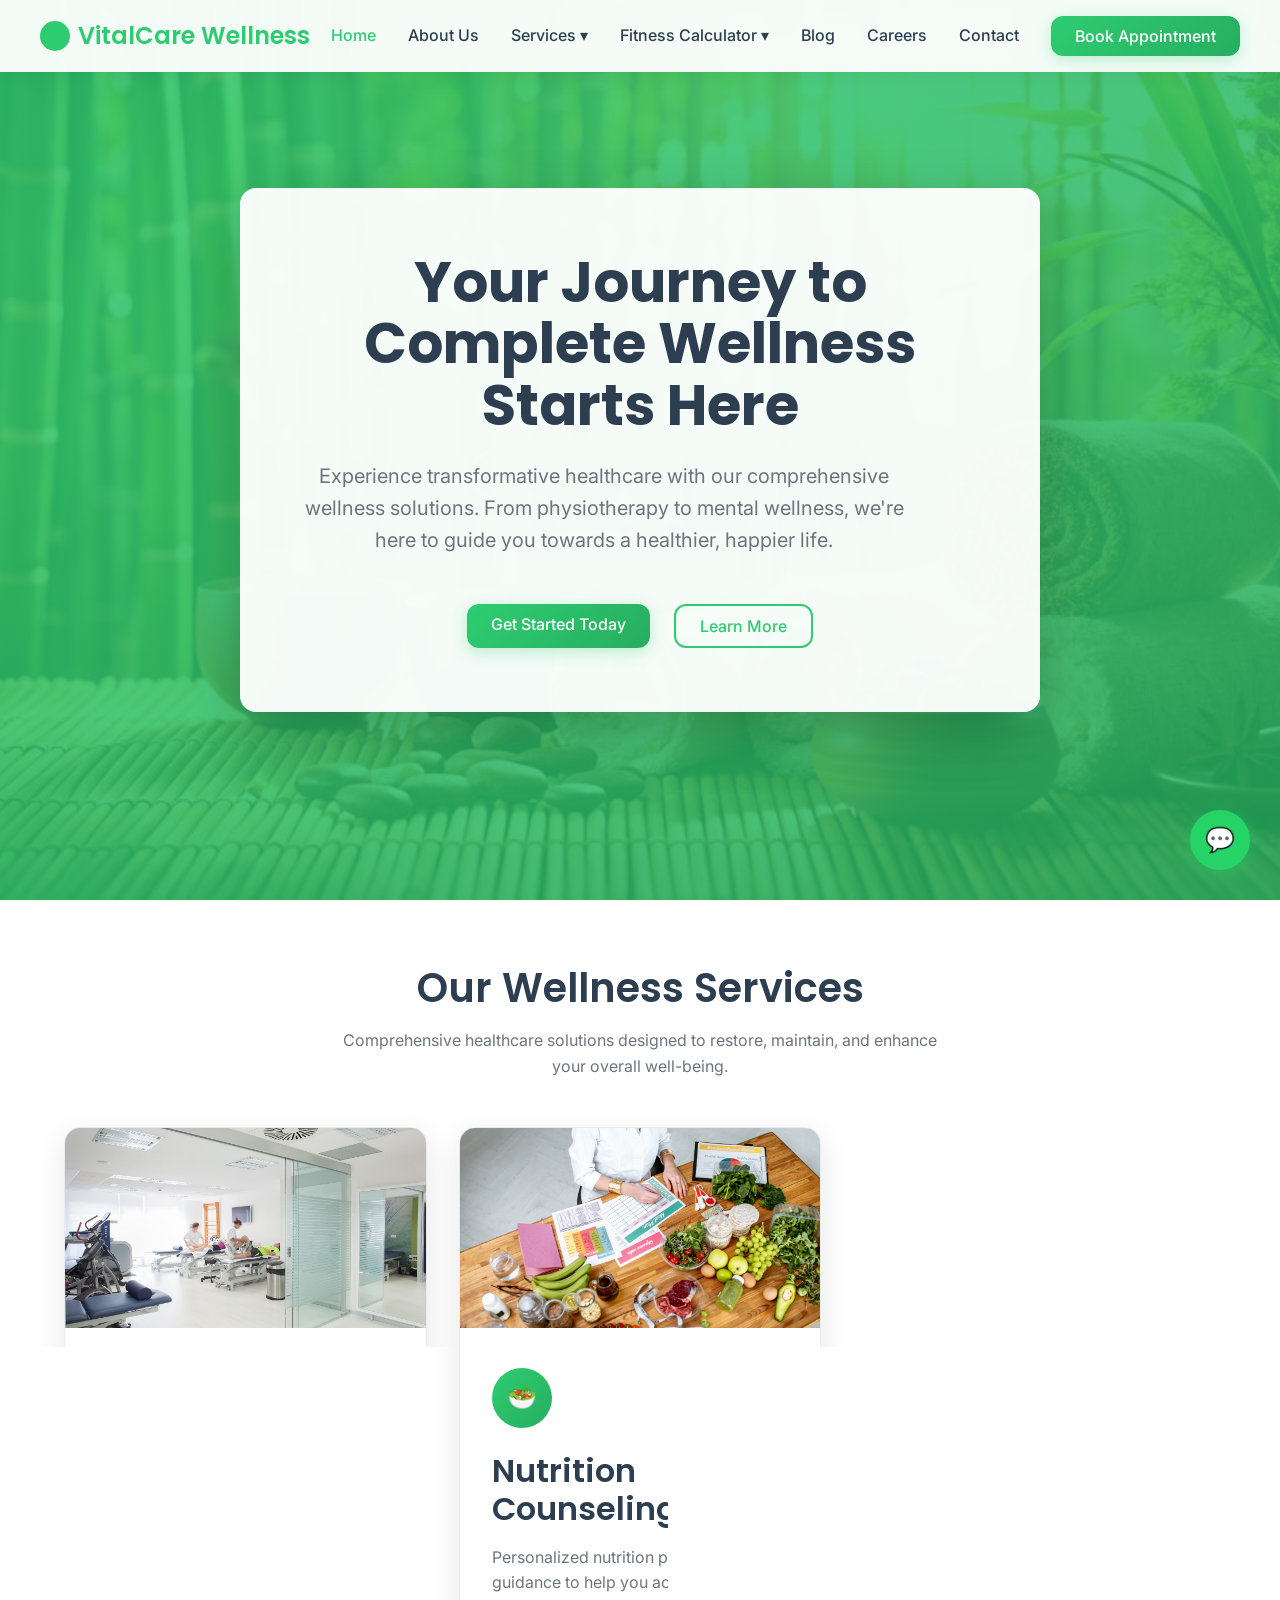
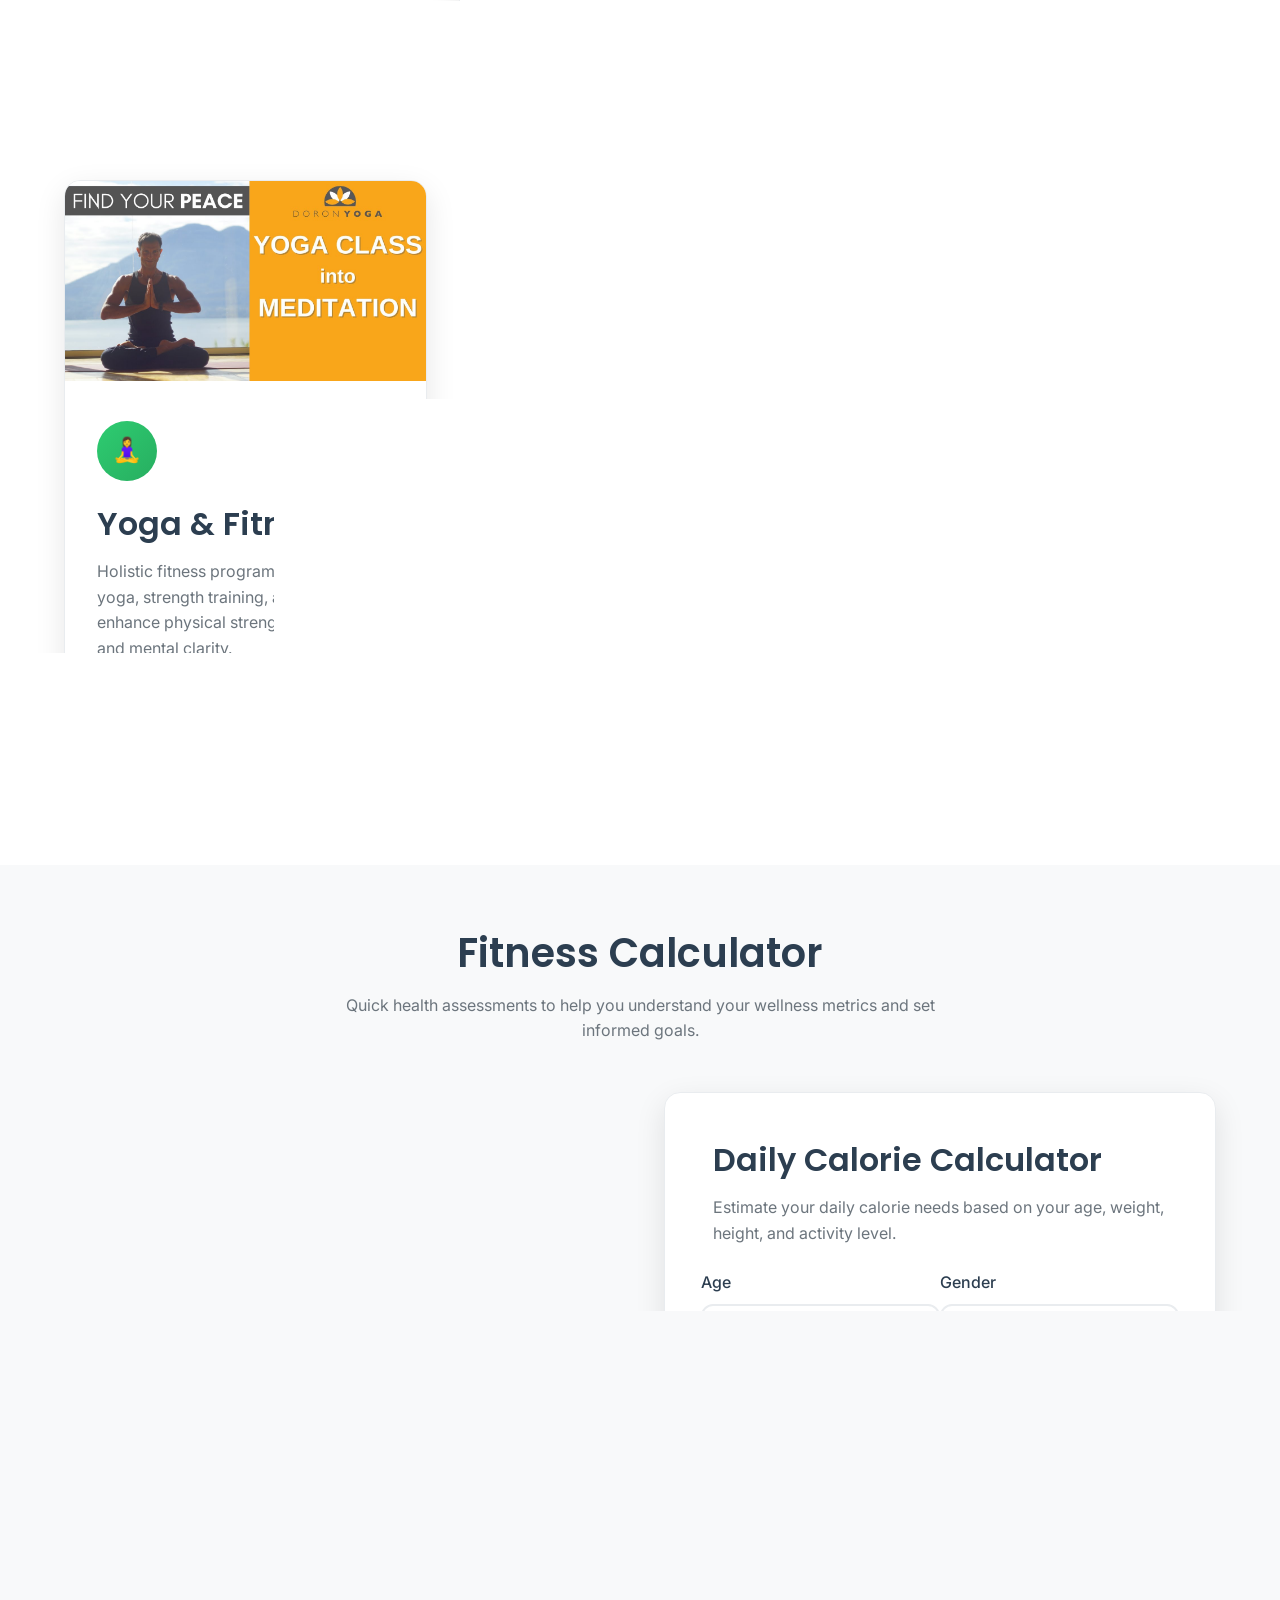
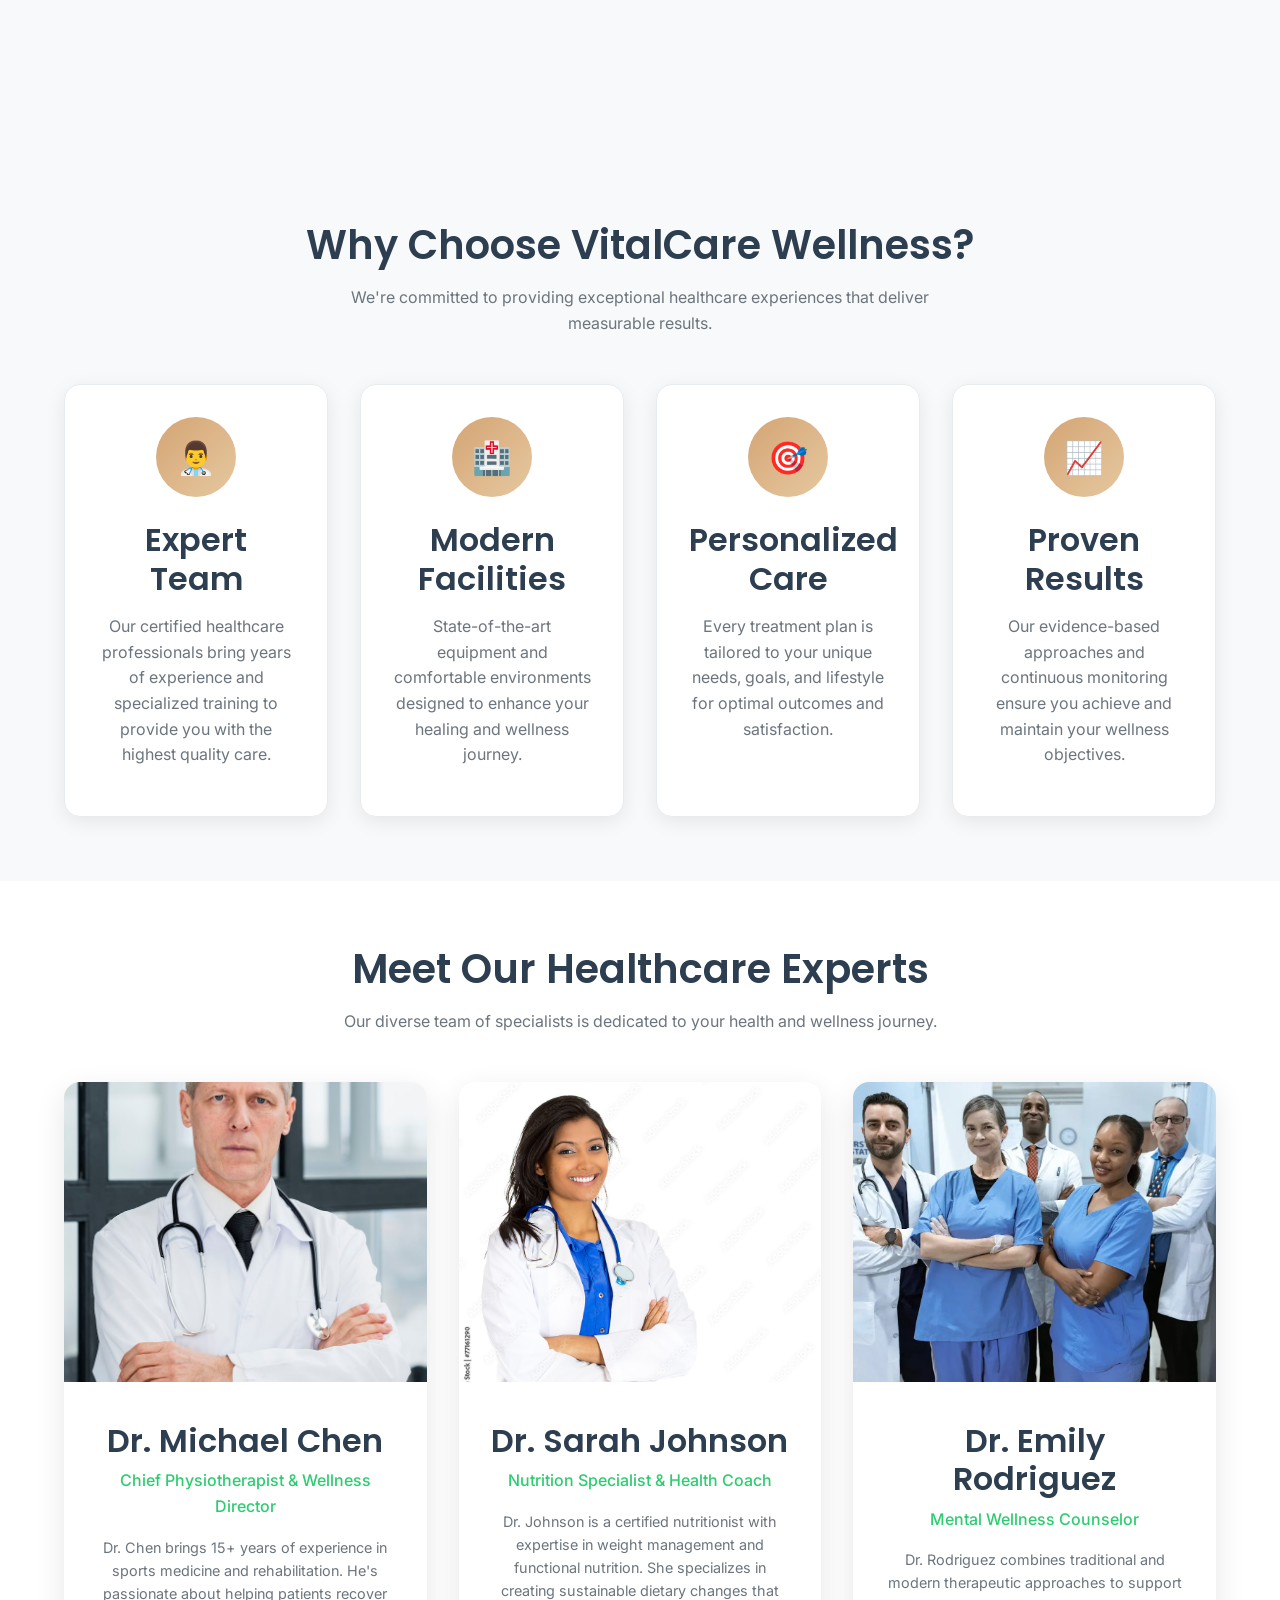
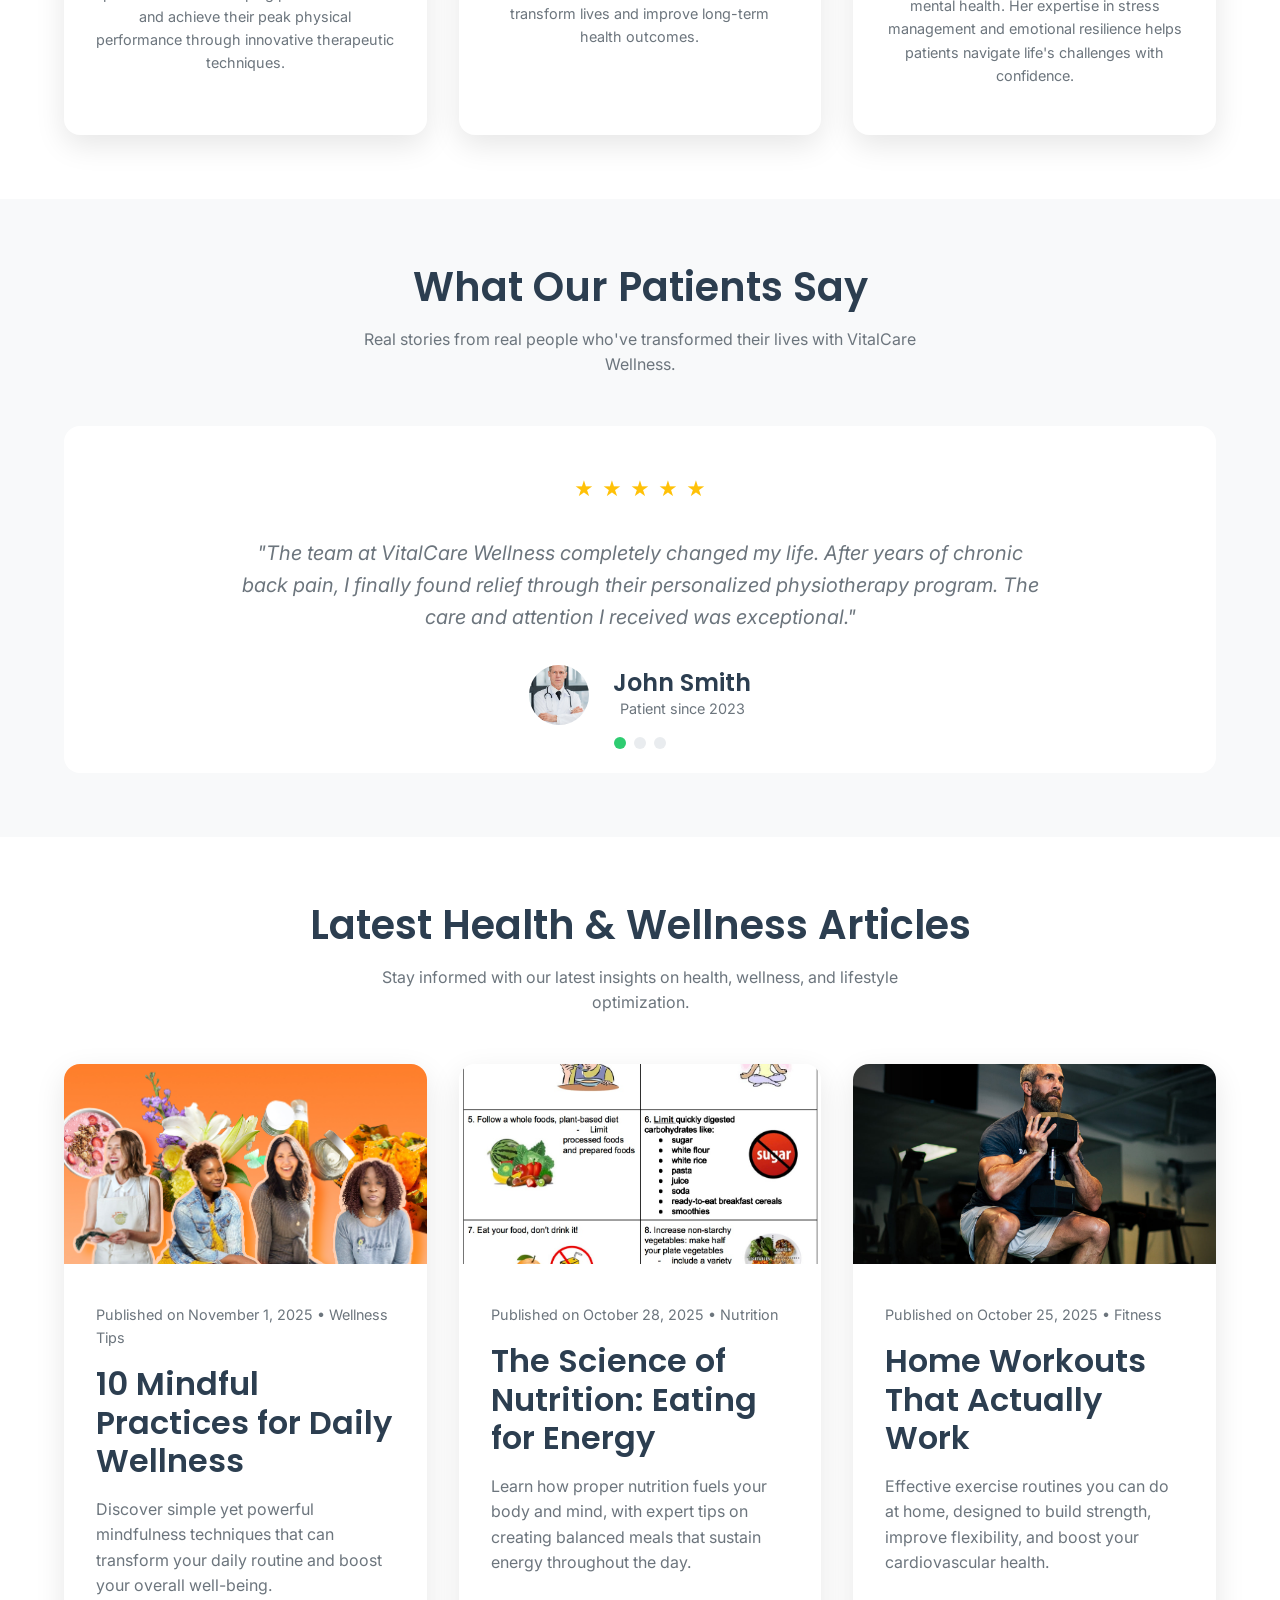
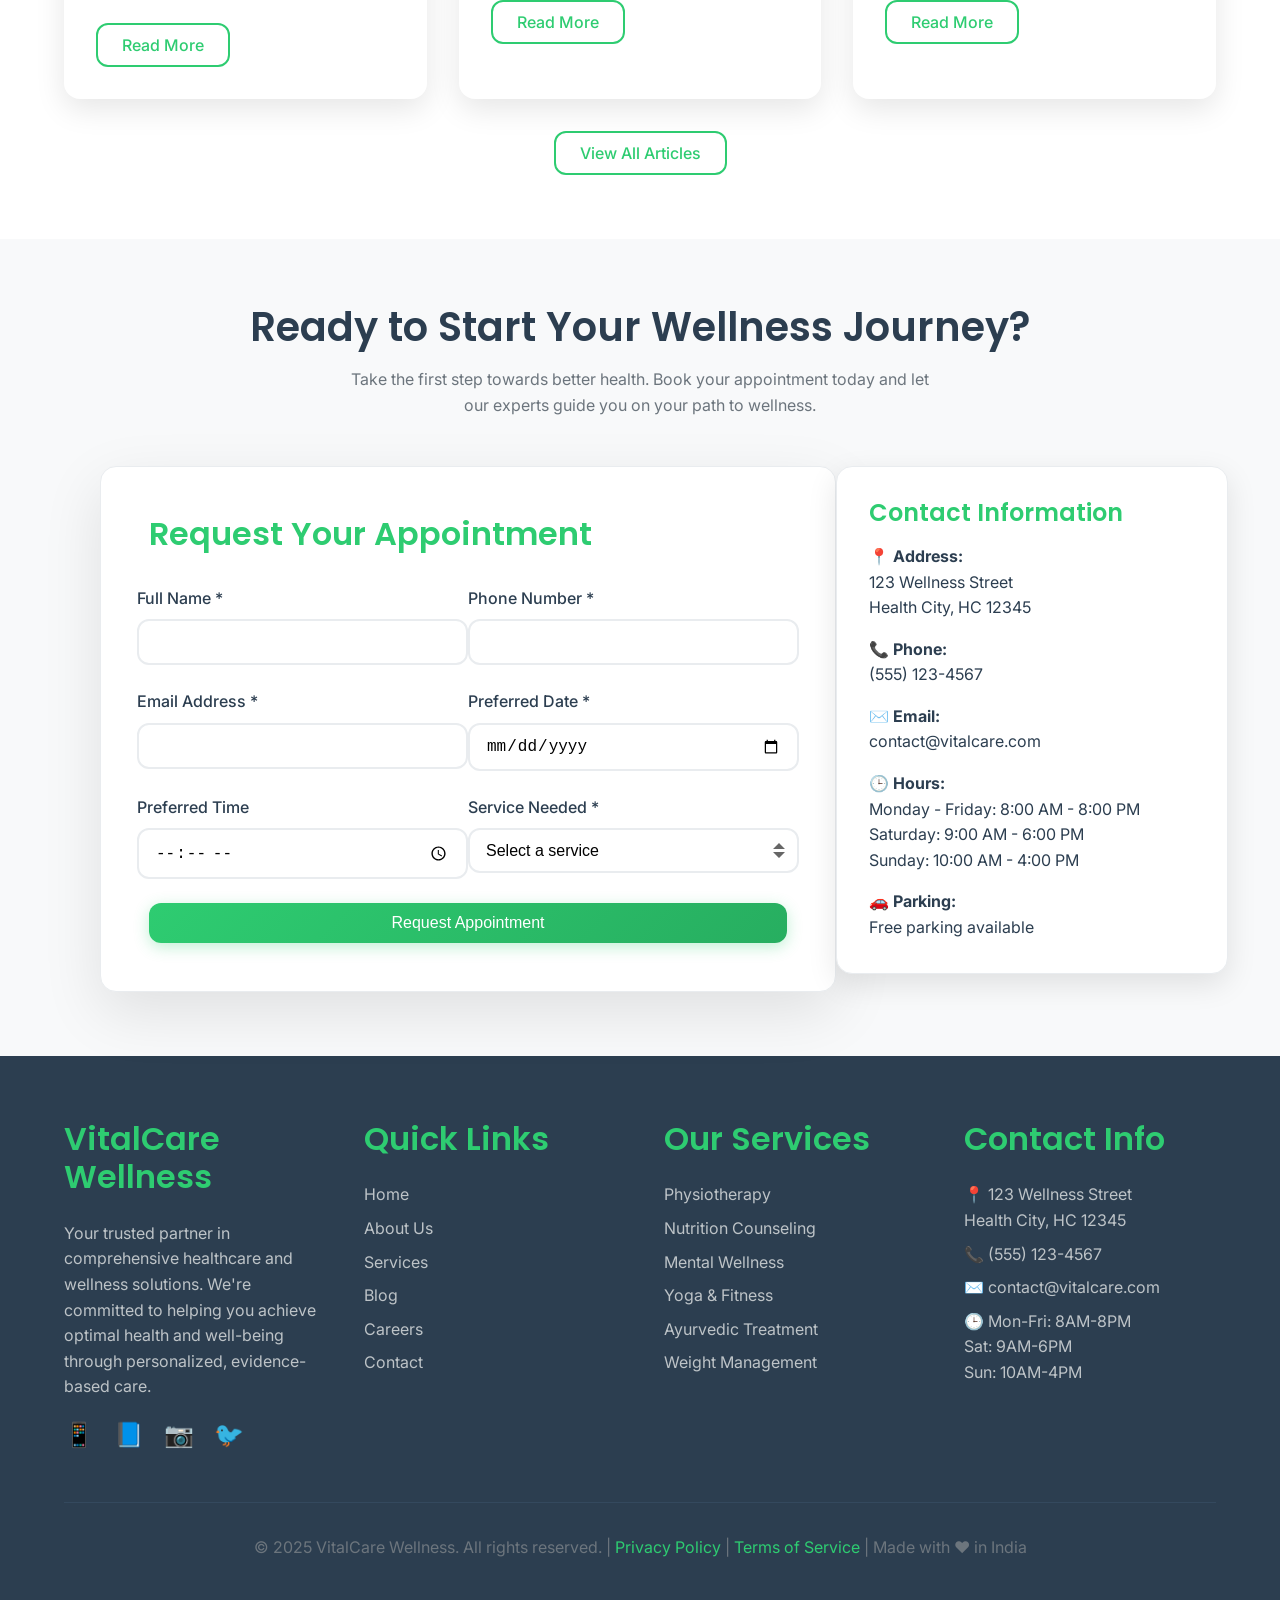
==== commit caf99cbf: "Move Fitness Calculator section and add navigation menu ## Major Changes:  ### 1. Repositioned Fitne" ====
--- a/index.html
+++ b/index.html
@@ -53,6 +53,13 @@
                         <li><a href="services/weight-management.html" class="dropdown-item"><span class="service-icon">⚖️</span> Weight Management</a></li>
                     </ul>
                 </li>
+                <li class="nav-item dropdown">
+                    <a href="#calculators" class="nav-link">Fitness Calculator ▾</a>
+                    <ul class="dropdown-menu">
+                        <li><a href="#calculators" class="dropdown-item"><span class="service-icon">📊</span> BMI Calculator</a></li>
+                        <li><a href="#calculators" class="dropdown-item"><span class="service-icon">🔥</span> Calorie Calculator</a></li>
+                    </ul>
+                </li>
                 <li class="nav-item">
                     <a href="blog.html" class="nav-link">Blog</a>
                 </li>
@@ -82,6 +89,7 @@
                 <li><a href="services/yoga-fitness.html" class="mobile-nav-link">Yoga & Fitness</a></li>
                 <li><a href="services/ayurveda.html" class="mobile-nav-link">Ayurvedic Treatment</a></li>
                 <li><a href="services/weight-management.html" class="mobile-nav-link">Weight Management</a></li>
+                <li><a href="#calculators" class="mobile-nav-link">Fitness Calculator</a></li>
                 <li><a href="blog.html" class="mobile-nav-link">Blog</a></li>
                 <li><a href="career.html" class="mobile-nav-link">Careers</a></li>
                 <li><a href="contact.html" class="mobile-nav-link">Contact</a></li>
@@ -176,167 +184,10 @@
             </div>
         </div>
     </section>
-
-    <!-- Why Choose Us Section -->
-    <section id="features" class="section bg-light">
+    <section id="calculators" class="section bg-light">
         <div class="container">
             <div class="section-title">
-                <h2>Why Choose VitalCare Wellness?</h2>
-                <p class="section-subtitle">We're committed to providing exceptional healthcare experiences that deliver measurable results.</p>
-            </div>
-            
-            <div class="features-grid">
-                <div class="feature-card">
-                    <div class="feature-icon">👨‍⚕️</div>
-                    <h3>Expert Team</h3>
-                    <p>Our certified healthcare professionals bring years of experience and specialized training to provide you with the highest quality care.</p>
-                </div>
-                
-                <div class="feature-card">
-                    <div class="feature-icon">🏥</div>
-                    <h3>Modern Facilities</h3>
-                    <p>State-of-the-art equipment and comfortable environments designed to enhance your healing and wellness journey.</p>
-                </div>
-                
-                <div class="feature-card">
-                    <div class="feature-icon">🎯</div>
-                    <h3>Personalized Care</h3>
-                    <p>Every treatment plan is tailored to your unique needs, goals, and lifestyle for optimal outcomes and satisfaction.</p>
-                </div>
-                
-                <div class="feature-card">
-                    <div class="feature-icon">📈</div>
-                    <h3>Proven Results</h3>
-                    <p>Our evidence-based approaches and continuous monitoring ensure you achieve and maintain your wellness objectives.</p>
-                </div>
-            </div>
-        </div>
-    </section>
-
-    <!-- Team Section -->
-    <section id="team" class="section">
-        <div class="container">
-            <div class="section-title">
-                <h2>Meet Our Healthcare Experts</h2>
-                <p class="section-subtitle">Our diverse team of specialists is dedicated to your health and wellness journey.</p>
-            </div>
-            
-            <div class="team-grid">
-                <div class="team-card">
-                    <img src="./images/doctor-male.jpg" alt="Dr. Michael Chen" class="team-image">
-                    <div class="team-content">
-                        <h3 class="team-name">Dr. Michael Chen</h3>
-                        <p class="team-specialization">Chief Physiotherapist & Wellness Director</p>
-                        <p class="team-bio">Dr. Chen brings 15+ years of experience in sports medicine and rehabilitation. He's passionate about helping patients recover and achieve their peak physical performance through innovative therapeutic techniques.</p>
-                    </div>
-                </div>
-                
-                <div class="team-card">
-                    <img src="./images/doctor-female.jpg" alt="Dr. Sarah Johnson" class="team-image">
-                    <div class="team-content">
-                        <h3 class="team-name">Dr. Sarah Johnson</h3>
-                        <p class="team-specialization">Nutrition Specialist & Health Coach</p>
-                        <p class="team-bio">Dr. Johnson is a certified nutritionist with expertise in weight management and functional nutrition. She specializes in creating sustainable dietary changes that transform lives and improve long-term health outcomes.</p>
-                    </div>
-                </div>
-                
-                <div class="team-card">
-                    <img src="./images/team-member.jpg" alt="Dr. Emily Rodriguez" class="team-image">
-                    <div class="team-content">
-                        <h3 class="team-name">Dr. Emily Rodriguez</h3>
-                        <p class="team-specialization">Mental Wellness Counselor</p>
-                        <p class="team-bio">Dr. Rodriguez combines traditional and modern therapeutic approaches to support mental health. Her expertise in stress management and emotional resilience helps patients navigate life's challenges with confidence.</p>
-                    </div>
-                </div>
-            </div>
-        </div>
-    </section>
-
-    <!-- Testimonials Section -->
-    <section id="testimonials" class="section testimonials">
-        <div class="container">
-            <div class="section-title">
-                <h2>What Our Patients Say</h2>
-                <p class="section-subtitle">Real stories from real people who've transformed their lives with VitalCare Wellness.</p>
-            </div>
-            
-            <div class="testimonial-carousel">
-                <div class="testimonial-track">
-                    <div class="testimonial-slide">
-                        <div class="testimonial-content">
-                            <div class="rating">
-                                <span class="star">★</span>
-                                <span class="star">★</span>
-                                <span class="star">★</span>
-                                <span class="star">★</span>
-                                <span class="star">★</span>
-                            </div>
-                            <p class="testimonial-text">"The team at VitalCare Wellness completely changed my life. After years of chronic back pain, I finally found relief through their personalized physiotherapy program. The care and attention I received was exceptional."</p>
-                            <div class="testimonial-author">
-                                <img src="./images/doctor-male.jpg" alt="John Smith" class="author-image">
-                                <div class="author-info">
-                                    <h4>John Smith</h4>
-                                    <p>Patient since 2023</p>
-                                </div>
-                            </div>
-                        </div>
-                    </div>
-                    
-                    <div class="testimonial-slide">
-                        <div class="testimonial-content">
-                            <div class="rating">
-                                <span class="star">★</span>
-                                <span class="star">★</span>
-                                <span class="star">★</span>
-                                <span class="star">★</span>
-                                <span class="star">★</span>
-                            </div>
-                            <p class="testimonial-text">"Dr. Johnson's nutrition counseling helped me lose 30 pounds and keep it off for over a year. The meal plans were practical and delicious, making healthy eating sustainable and enjoyable."</p>
-                            <div class="testimonial-author">
-                                <img src="./images/doctor-female.jpg" alt="Maria Garcia" class="author-image">
-                                <div class="author-info">
-                                    <h4>Maria Garcia</h4>
-                                    <p>Weight Management Client</p>
-                                </div>
-                            </div>
-                        </div>
-                    </div>
-                    
-                    <div class="testimonial-slide">
-                        <div class="testimonial-content">
-                            <div class="rating">
-                                <span class="star">★</span>
-                                <span class="star">★</span>
-                                <span class="star">★</span>
-                                <span class="star">★</span>
-                                <span class="star">★</span>
-                            </div>
-                            <p class="testimonial-text">"The mental wellness program helped me manage my anxiety and stress better than any treatment I'd tried before. Dr. Rodriguez's approach was compassionate and effective."</p>
-                            <div class="testimonial-author">
-                                <img src="./images/team-member.jpg" alt="David Park" class="author-image">
-                                <div class="author-info">
-                                    <h4>David Park</h4>
-                                    <p>Mental Wellness Patient</p>
-                                </div>
-                            </div>
-                        </div>
-                    </div>
-                </div>
-                
-                <div class="carousel-controls">
-                    <span class="carousel-dot active"></span>
-                    <span class="carousel-dot"></span>
-                    <span class="carousel-dot"></span>
-                </div>
-            </div>
-        </div>
-    </section>
-
-    <!-- Health Calculators Section -->
-    <section id="calculators" class="section bg-light">
-        <div class="container">
-            <div class="section-title">
-                <h2>Health Assessment Tools</h2>
+                <h2>Fitness Calculator</h2>
                 <p class="section-subtitle">Quick health assessments to help you understand your wellness metrics and set informed goals.</p>
             </div>
             
@@ -432,6 +283,163 @@
             </div>
         </div>
     </section>
+
+    <!-- Why Choose Us Section -->
+    <section id="features" class="section bg-light">
+        <div class="container">
+            <div class="section-title">
+                <h2>Why Choose VitalCare Wellness?</h2>
+                <p class="section-subtitle">We're committed to providing exceptional healthcare experiences that deliver measurable results.</p>
+            </div>
+            
+            <div class="features-grid">
+                <div class="feature-card">
+                    <div class="feature-icon">👨‍⚕️</div>
+                    <h3>Expert Team</h3>
+                    <p>Our certified healthcare professionals bring years of experience and specialized training to provide you with the highest quality care.</p>
+                </div>
+                
+                <div class="feature-card">
+                    <div class="feature-icon">🏥</div>
+                    <h3>Modern Facilities</h3>
+                    <p>State-of-the-art equipment and comfortable environments designed to enhance your healing and wellness journey.</p>
+                </div>
+                
+                <div class="feature-card">
+                    <div class="feature-icon">🎯</div>
+                    <h3>Personalized Care</h3>
+                    <p>Every treatment plan is tailored to your unique needs, goals, and lifestyle for optimal outcomes and satisfaction.</p>
+                </div>
+                
+                <div class="feature-card">
+                    <div class="feature-icon">📈</div>
+                    <h3>Proven Results</h3>
+                    <p>Our evidence-based approaches and continuous monitoring ensure you achieve and maintain your wellness objectives.</p>
+                </div>
+            </div>
+        </div>
+    </section>
+
+    <!-- Team Section -->
+    <section id="team" class="section">
+        <div class="container">
+            <div class="section-title">
+                <h2>Meet Our Healthcare Experts</h2>
+                <p class="section-subtitle">Our diverse team of specialists is dedicated to your health and wellness journey.</p>
+            </div>
+            
+            <div class="team-grid">
+                <div class="team-card">
+                    <img src="./images/doctor-male.jpg" alt="Dr. Michael Chen" class="team-image">
+                    <div class="team-content">
+                        <h3 class="team-name">Dr. Michael Chen</h3>
+                        <p class="team-specialization">Chief Physiotherapist & Wellness Director</p>
+                        <p class="team-bio">Dr. Chen brings 15+ years of experience in sports medicine and rehabilitation. He's passionate about helping patients recover and achieve their peak physical performance through innovative therapeutic techniques.</p>
+                    </div>
+                </div>
+                
+                <div class="team-card">
+                    <img src="./images/doctor-female.jpg" alt="Dr. Sarah Johnson" class="team-image">
+                    <div class="team-content">
+                        <h3 class="team-name">Dr. Sarah Johnson</h3>
+                        <p class="team-specialization">Nutrition Specialist & Health Coach</p>
+                        <p class="team-bio">Dr. Johnson is a certified nutritionist with expertise in weight management and functional nutrition. She specializes in creating sustainable dietary changes that transform lives and improve long-term health outcomes.</p>
+                    </div>
+                </div>
+                
+                <div class="team-card">
+                    <img src="./images/team-member.jpg" alt="Dr. Emily Rodriguez" class="team-image">
+                    <div class="team-content">
+                        <h3 class="team-name">Dr. Emily Rodriguez</h3>
+                        <p class="team-specialization">Mental Wellness Counselor</p>
+                        <p class="team-bio">Dr. Rodriguez combines traditional and modern therapeutic approaches to support mental health. Her expertise in stress management and emotional resilience helps patients navigate life's challenges with confidence.</p>
+                    </div>
+                </div>
+            </div>
+        </div>
+    </section>
+
+    <!-- Testimonials Section -->
+    <section id="testimonials" class="section testimonials">
+        <div class="container">
+            <div class="section-title">
+                <h2>What Our Patients Say</h2>
+                <p class="section-subtitle">Real stories from real people who've transformed their lives with VitalCare Wellness.</p>
+            </div>
+            
+            <div class="testimonial-carousel">
+                <div class="testimonial-track">
+                    <div class="testimonial-slide">
+                        <div class="testimonial-content">
+                            <div class="rating">
+                                <span class="star">★</span>
+                                <span class="star">★</span>
+                                <span class="star">★</span>
+                                <span class="star">★</span>
+                                <span class="star">★</span>
+                            </div>
+                            <p class="testimonial-text">"The team at VitalCare Wellness completely changed my life. After years of chronic back pain, I finally found relief through their personalized physiotherapy program. The care and attention I received was exceptional."</p>
+                            <div class="testimonial-author">
+                                <img src="./images/doctor-male.jpg" alt="John Smith" class="author-image">
+                                <div class="author-info">
+                                    <h4>John Smith</h4>
+                                    <p>Patient since 2023</p>
+                                </div>
+                            </div>
+                        </div>
+                    </div>
+                    
+                    <div class="testimonial-slide">
+                        <div class="testimonial-content">
+                            <div class="rating">
+                                <span class="star">★</span>
+                                <span class="star">★</span>
+                                <span class="star">★</span>
+                                <span class="star">★</span>
+                                <span class="star">★</span>
+                            </div>
+                            <p class="testimonial-text">"Dr. Johnson's nutrition counseling helped me lose 30 pounds and keep it off for over a year. The meal plans were practical and delicious, making healthy eating sustainable and enjoyable."</p>
+                            <div class="testimonial-author">
+                                <img src="./images/doctor-female.jpg" alt="Maria Garcia" class="author-image">
+                                <div class="author-info">
+                                    <h4>Maria Garcia</h4>
+                                    <p>Weight Management Client</p>
+                                </div>
+                            </div>
+                        </div>
+                    </div>
+                    
+                    <div class="testimonial-slide">
+                        <div class="testimonial-content">
+                            <div class="rating">
+                                <span class="star">★</span>
+                                <span class="star">★</span>
+                                <span class="star">★</span>
+                                <span class="star">★</span>
+                                <span class="star">★</span>
+                            </div>
+                            <p class="testimonial-text">"The mental wellness program helped me manage my anxiety and stress better than any treatment I'd tried before. Dr. Rodriguez's approach was compassionate and effective."</p>
+                            <div class="testimonial-author">
+                                <img src="./images/team-member.jpg" alt="David Park" class="author-image">
+                                <div class="author-info">
+                                    <h4>David Park</h4>
+                                    <p>Mental Wellness Patient</p>
+                                </div>
+                            </div>
+                        </div>
+                    </div>
+                </div>
+                
+                <div class="carousel-controls">
+                    <span class="carousel-dot active"></span>
+                    <span class="carousel-dot"></span>
+                    <span class="carousel-dot"></span>
+                </div>
+            </div>
+        </div>
+    </section>
+
+    <!-- Health Calculators Section -->
 
     <!-- Blog Section -->
     <section id="blog" class="section">
